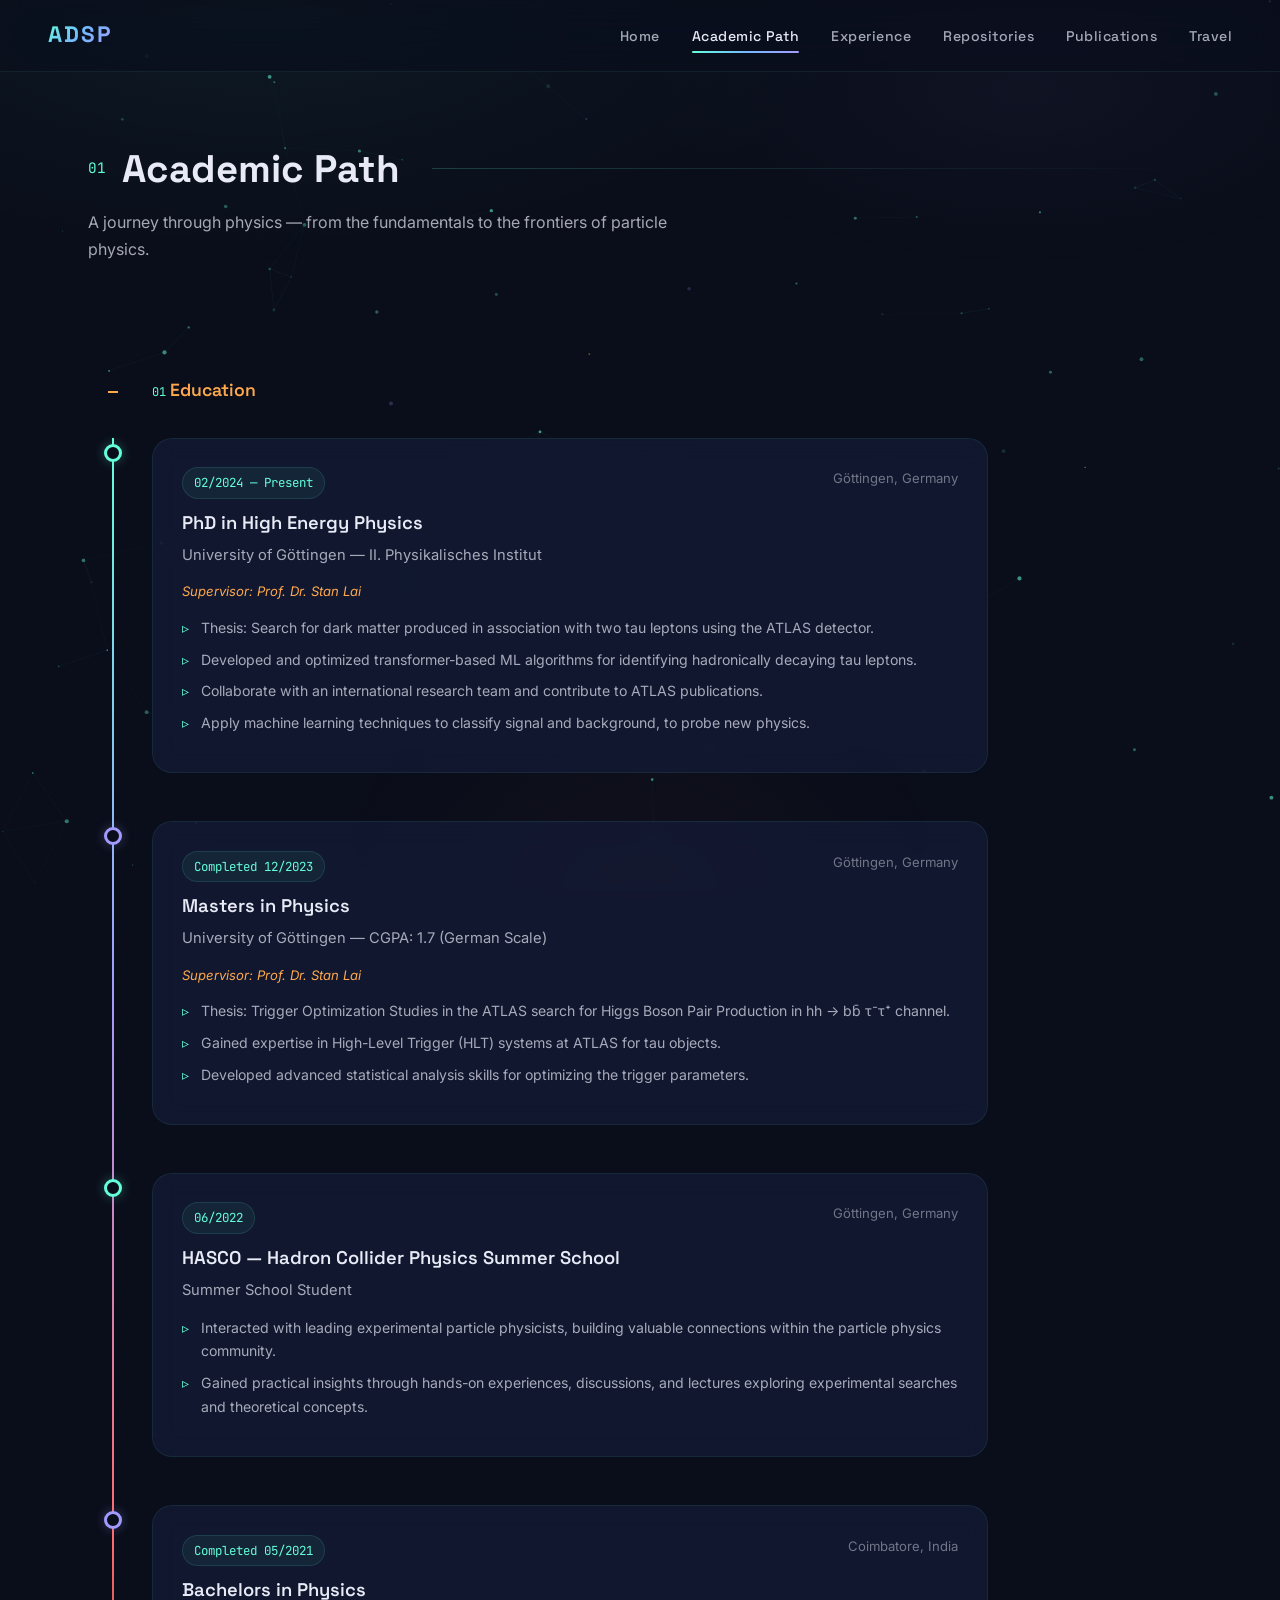
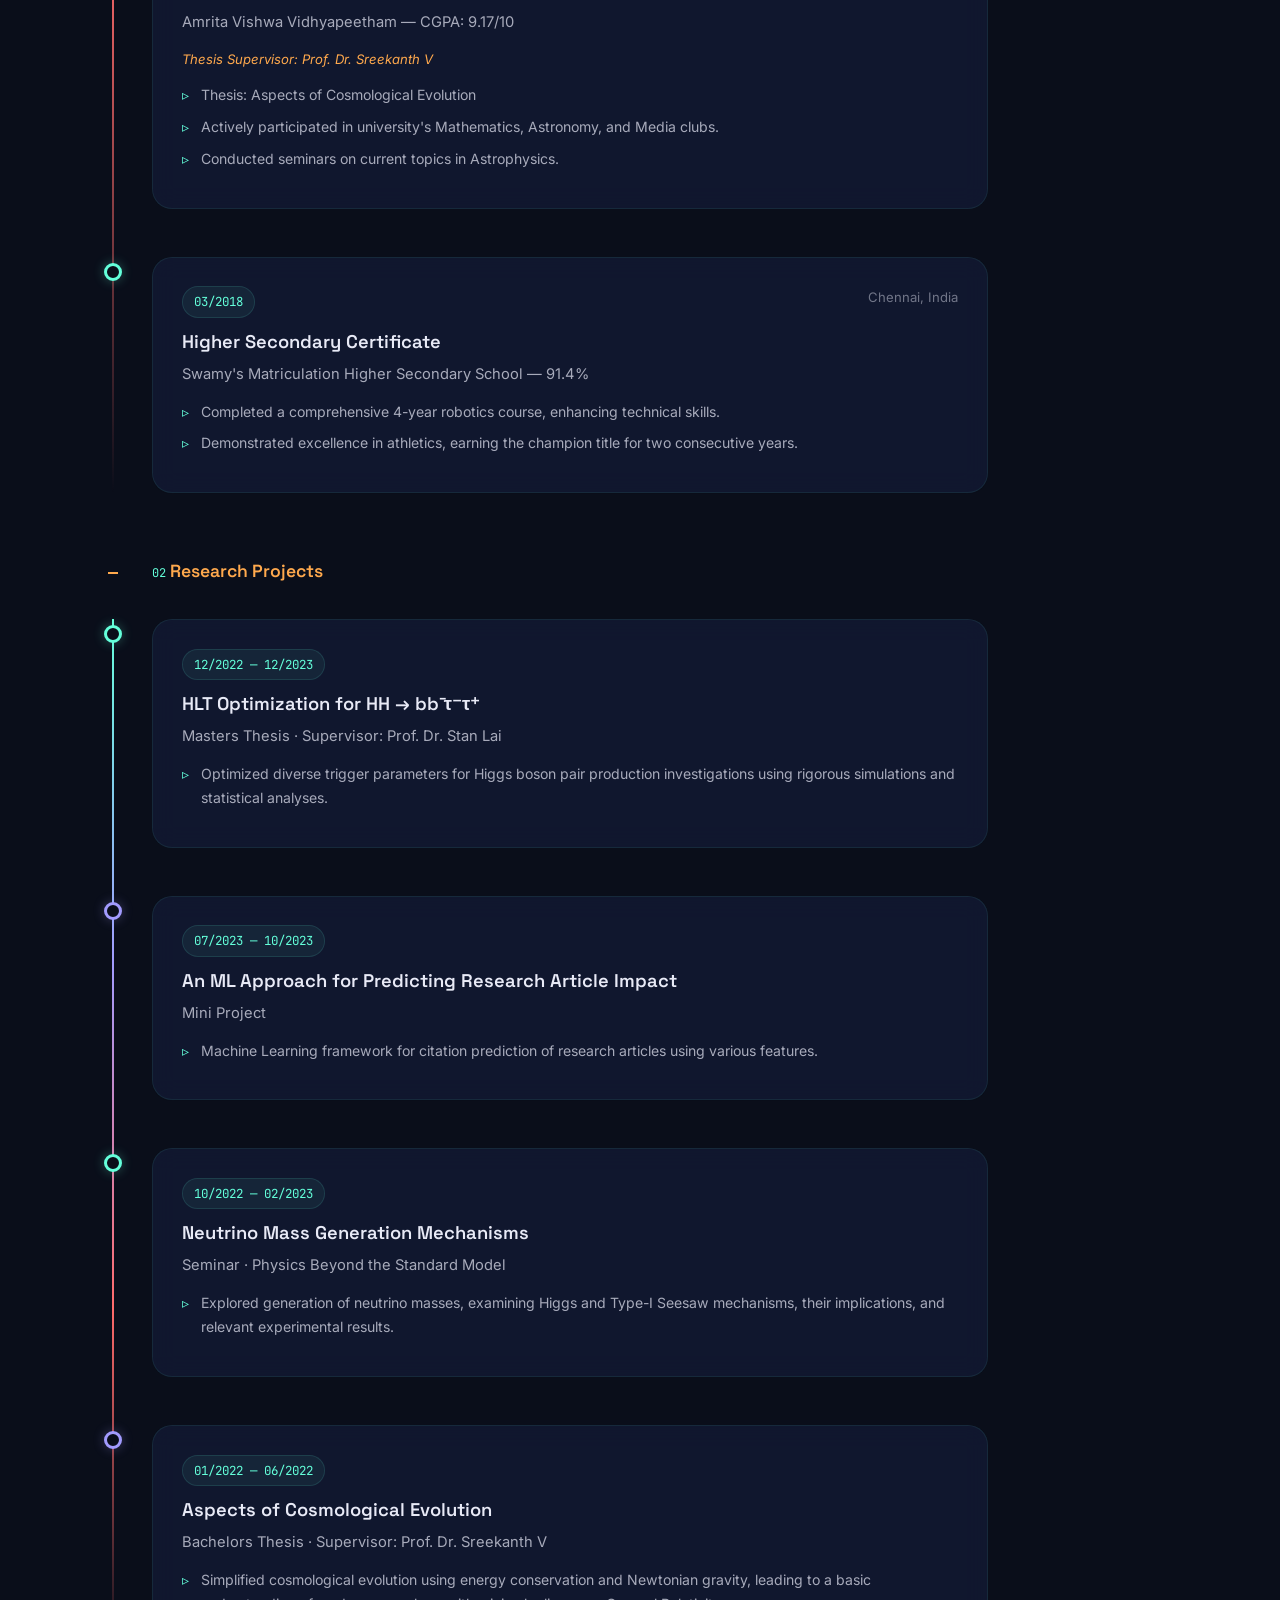
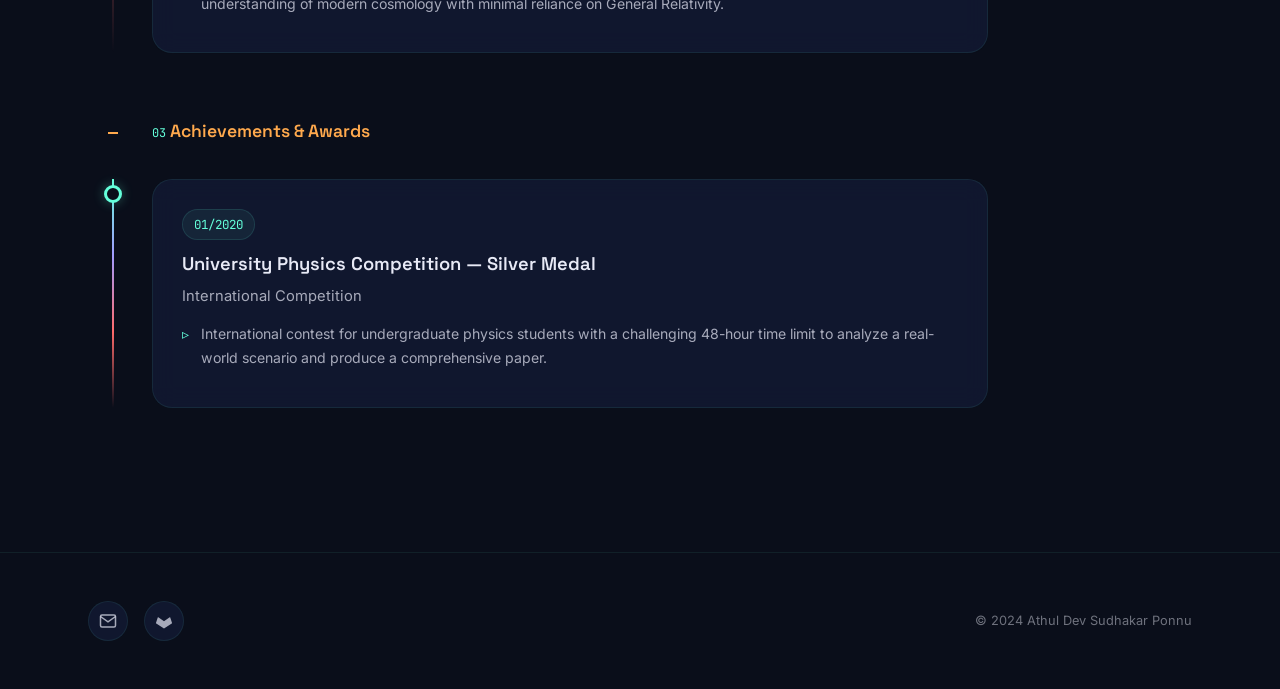
==== academic.html @ 3c2c7216 "Add CERN GitLab Repositories page, auto-update workflow, and activity calendar grid" ====
<!DOCTYPE html>
<html lang="en">
<head>
    <meta charset="UTF-8">
    <meta name="viewport" content="width=device-width, initial-scale=1.0">
    <link rel="icon" type="image/png" href="assets/favicon.png">
    <title>Academic Path | Athul Dev Sudhakar Ponnu</title>
    <meta name="description" content="Education and work experience timeline of Athul Dev Sudhakar Ponnu — from BSc Physics to PhD at University of Göttingen and ATLAS/CERN.">
    <link rel="preconnect" href="https://fonts.googleapis.com">
    <link rel="preconnect" href="https://fonts.gstatic.com" crossorigin>
    <link href="https://fonts.googleapis.com/css2?family=Inter:wght@300;400;500;600;700&family=Space+Grotesk:wght@400;500;600;700&family=JetBrains+Mono:wght@400;500&display=swap" rel="stylesheet">
    <link rel="stylesheet" href="style.css">
</head>
<body>
    <canvas id="particle-canvas"></canvas>
    <div class="aurora-overlay"></div>

    <!-- Navigation -->
    <nav class="main-nav" id="main-nav">
        <div class="nav-brand"><a href="index.html" class="nav-logo">ADSP</a></div>
        <button class="nav-toggle" id="nav-toggle" aria-label="Toggle navigation"><span></span><span></span><span></span></button>
        <ul class="nav-links" id="nav-links">
            <li><a href="index.html">Home</a></li>
            <li><a href="academic.html" class="active">Academic Path</a></li>
            <li><a href="experience.html">Experience</a></li>
            <li><a href="repositories.html">Repositories</a></li>
            <li><a href="publications.html">Publications</a></li>
            <li><a href="travel.html">Travel</a></li>
        </ul>
    </nav>

    <!-- Page Header -->
    <header class="page-header">
        <div class="section-container">
            <h1 class="section-title reveal-up">
                <span class="section-number">01</span>
                Academic Path
            </h1>
            <p class="page-subtitle reveal-up delay-1">
                A journey through physics — from the fundamentals to the frontiers of particle physics.
            </p>
        </div>
    </header>

    <!-- Education Timeline -->
    <section class="timeline-section">
        <div class="section-container">
            <div class="timeline-label reveal-up">
                <span class="section-number" style="font-size:0.75rem;">01</span> Education
            </div>
            <div class="timeline">

                <!-- PhD -->
                <div class="timeline-item reveal-up">
                    <div class="timeline-dot"></div>
                    <div class="timeline-card">
                        <div class="timeline-meta">
                            <span class="timeline-date">02/2024 — Present</span>
                            <span class="timeline-location">Göttingen, Germany</span>
                        </div>
                        <h3>PhD in High Energy Physics</h3>
                        <p class="role">University of Göttingen — II. Physikalisches Institut</p>
                        <p class="supervisor">Supervisor: Prof. Dr. Stan Lai</p>
                        <ul class="timeline-details">
                            <li>Thesis: Search for dark matter produced in association with two tau leptons using the ATLAS detector.</li>
                            <li>Developed and optimized transformer-based ML algorithms for identifying hadronically decaying tau leptons.</li>
                            <li>Collaborate with an international research team and contribute to ATLAS publications.</li>
                            <li>Apply machine learning techniques to classify signal and background, to probe new physics.</li>
                        </ul>
                    </div>
                </div>

                <!-- MSc -->
                <div class="timeline-item reveal-up">
                    <div class="timeline-dot"></div>
                    <div class="timeline-card">
                        <div class="timeline-meta">
                            <span class="timeline-date">Completed 12/2023</span>
                            <span class="timeline-location">Göttingen, Germany</span>
                        </div>
                        <h3>Masters in Physics</h3>
                        <p class="role">University of Göttingen — CGPA: 1.7 (German Scale)</p>
                        <p class="supervisor">Supervisor: Prof. Dr. Stan Lai</p>
                        <ul class="timeline-details">
                            <li>Thesis: Trigger Optimization Studies in the ATLAS search for Higgs Boson Pair Production in hh → bb̄ τ⁻τ⁺ channel.</li>
                            <li>Gained expertise in High-Level Trigger (HLT) systems at ATLAS for tau objects.</li>
                            <li>Developed advanced statistical analysis skills for optimizing the trigger parameters.</li>
                        </ul>
                    </div>
                </div>

                <!-- HASCO -->
                <div class="timeline-item reveal-up">
                    <div class="timeline-dot"></div>
                    <div class="timeline-card">
                        <div class="timeline-meta">
                            <span class="timeline-date">06/2022</span>
                            <span class="timeline-location">Göttingen, Germany</span>
                        </div>
                        <h3>HASCO — Hadron Collider Physics Summer School</h3>
                        <p class="role">Summer School Student</p>
                        <ul class="timeline-details">
                            <li>Interacted with leading experimental particle physicists, building valuable connections within the particle physics community.</li>
                            <li>Gained practical insights through hands-on experiences, discussions, and lectures exploring experimental searches and theoretical concepts.</li>
                        </ul>
                    </div>
                </div>

                <!-- BSc -->
                <div class="timeline-item reveal-up">
                    <div class="timeline-dot"></div>
                    <div class="timeline-card">
                        <div class="timeline-meta">
                            <span class="timeline-date">Completed 05/2021</span>
                            <span class="timeline-location">Coimbatore, India</span>
                        </div>
                        <h3>Bachelors in Physics</h3>
                        <p class="role">Amrita Vishwa Vidhyapeetham — CGPA: 9.17/10</p>
                        <p class="supervisor">Thesis Supervisor: Prof. Dr. Sreekanth V</p>
                        <ul class="timeline-details">
                            <li>Thesis: Aspects of Cosmological Evolution</li>
                            <li>Actively participated in university's Mathematics, Astronomy, and Media clubs.</li>
                            <li>Conducted seminars on current topics in Astrophysics.</li>
                        </ul>
                    </div>
                </div>

                <!-- High School -->
                <div class="timeline-item reveal-up">
                    <div class="timeline-dot"></div>
                    <div class="timeline-card">
                        <div class="timeline-meta">
                            <span class="timeline-date">03/2018</span>
                            <span class="timeline-location">Chennai, India</span>
                        </div>
                        <h3>Higher Secondary Certificate</h3>
                        <p class="role">Swamy's Matriculation Higher Secondary School — 91.4%</p>
                        <ul class="timeline-details">
                            <li>Completed a comprehensive 4-year robotics course, enhancing technical skills.</li>
                            <li>Demonstrated excellence in athletics, earning the champion title for two consecutive years.</li>
                        </ul>
                    </div>
                </div>
            </div>



            <!-- Projects -->
            <div class="timeline-label reveal-up" style="margin-top: 4rem;">
                <span class="section-number" style="font-size:0.75rem;">02</span> Research Projects
            </div>
            <div class="timeline">

                <div class="timeline-item reveal-up">
                    <div class="timeline-dot"></div>
                    <div class="timeline-card">
                        <div class="timeline-meta">
                            <span class="timeline-date">12/2022 — 12/2023</span>
                        </div>
                        <h3>HLT Optimization for HH → bb̄ τ⁻τ⁺</h3>
                        <p class="role">Masters Thesis · Supervisor: Prof. Dr. Stan Lai</p>
                        <ul class="timeline-details">
                            <li>Optimized diverse trigger parameters for Higgs boson pair production investigations using rigorous simulations and statistical analyses.</li>
                        </ul>
                    </div>
                </div>

                <div class="timeline-item reveal-up">
                    <div class="timeline-dot"></div>
                    <div class="timeline-card">
                        <div class="timeline-meta">
                            <span class="timeline-date">07/2023 — 10/2023</span>
                        </div>
                        <h3>An ML Approach for Predicting Research Article Impact</h3>
                        <p class="role">Mini Project</p>
                        <ul class="timeline-details">
                            <li>Machine Learning framework for citation prediction of research articles using various features.</li>
                        </ul>
                    </div>
                </div>

                <div class="timeline-item reveal-up">
                    <div class="timeline-dot"></div>
                    <div class="timeline-card">
                        <div class="timeline-meta">
                            <span class="timeline-date">10/2022 — 02/2023</span>
                        </div>
                        <h3>Neutrino Mass Generation Mechanisms</h3>
                        <p class="role">Seminar · Physics Beyond the Standard Model</p>
                        <ul class="timeline-details">
                            <li>Explored generation of neutrino masses, examining Higgs and Type-I Seesaw mechanisms, their implications, and relevant experimental results.</li>
                        </ul>
                    </div>
                </div>

                <div class="timeline-item reveal-up">
                    <div class="timeline-dot"></div>
                    <div class="timeline-card">
                        <div class="timeline-meta">
                            <span class="timeline-date">01/2022 — 06/2022</span>
                        </div>
                        <h3>Aspects of Cosmological Evolution</h3>
                        <p class="role">Bachelors Thesis · Supervisor: Prof. Dr. Sreekanth V</p>
                        <ul class="timeline-details">
                            <li>Simplified cosmological evolution using energy conservation and Newtonian gravity, leading to a basic understanding of modern cosmology with minimal reliance on General Relativity.</li>
                        </ul>
                    </div>
                </div>
            </div>

            <!-- Achievements & Awards -->
            <div class="timeline-label reveal-up" style="margin-top: 4rem;">
                <span class="section-number" style="font-size:0.75rem;">03</span> Achievements &amp; Awards
            </div>
            <div class="timeline">
                <div class="timeline-item reveal-up">
                    <div class="timeline-dot"></div>
                    <div class="timeline-card">
                        <div class="timeline-meta">
                            <span class="timeline-date">01/2020</span>
                        </div>
                        <h3>University Physics Competition — Silver Medal</h3>
                        <p class="role">International Competition</p>
                        <ul class="timeline-details">
                            <li>International contest for undergraduate physics students with a challenging 48-hour time limit to analyze a real-world scenario and produce a comprehensive paper.</li>
                        </ul>
                    </div>
                </div>
            </div>
        </div>
    </section>

    <!-- Footer -->
    <footer class="site-footer">
        <div class="footer-content">
            <div class="footer-links">
                <a href="mailto:athul.dev.sudhakar.ponnu@cern.ch" aria-label="Email">
                    <svg width="18" height="18" viewBox="0 0 24 24" fill="none" stroke="currentColor" stroke-width="2"><path d="M4 4h16c1.1 0 2 .9 2 2v12c0 1.1-.9 2-2 2H4c-1.1 0-2-.9-2-2V6c0-1.1.9-2 2-2z"/><polyline points="22,6 12,13 2,6"/></svg>
                </a>
                <a href="https://gitlab.cern.ch/asudhaka" target="_blank" rel="noopener" aria-label="GitLab">
                    <svg width="18" height="18" viewBox="0 0 24 24" fill="currentColor"><path d="M22.65 14.39L20.3 7.24a.43.43 0 0 0-.15-.22a.42.42 0 0 0-.53 0L12 12.3L4.38 7a.42.42 0 0 0-.53 0a.43.43 0 0 0-.15.22L1.35 14.39a.85.85 0 0 0 .31 1L12 22l10.34-6.57a.85.85 0 0 0 .31-1.04z"/></svg>
                </a>
            </div>
            <p class="footer-text">© 2024 Athul Dev Sudhakar Ponnu</p>
        </div>
    </footer>

    <script src="particles.js"></script>
    <script src="nav.js"></script>
</body>
</html>
---- style.css ----
/* ==========================================================================
   Athul Dev Sudhakar Ponnu — Personal Website
   Theme: Cosmic & Natural (deep navy → warm sunset, aurora accents)
   ========================================================================== */

/* ---------- CSS Custom Properties ---------- */
:root {
    /* Core Palette */
    --bg-deep: #0a0e1a;
    --bg-primary: #0f1629;
    --bg-secondary: rgba(18, 25, 50, 0.7);
    --bg-card: rgba(22, 32, 65, 0.55);
    --bg-card-hover: rgba(30, 44, 80, 0.7);

    /* Accent Colors */
    --accent-aurora: #64ffda;
    --accent-sunset: #ff6b6b;
    --accent-warm: #ffa94d;
    --accent-sky: #74b9ff;
    --accent-violet: #a29bfe;
    --accent-gradient: linear-gradient(135deg, #64ffda 0%, #74b9ff 50%, #a29bfe 100%);
    --accent-sunset-gradient: linear-gradient(135deg, #ff6b6b 0%, #ffa94d 100%);

    /* Text */
    --text-primary: #e8eaf6;
    --text-secondary: rgba(232, 234, 246, 0.7);
    --text-muted: rgba(232, 234, 246, 0.45);
    --text-accent: #64ffda;

    /* Borders & Shadows */
    --border-color: rgba(100, 255, 218, 0.08);
    --border-glow: rgba(100, 255, 218, 0.2);
    --card-shadow: 0 8px 32px rgba(0, 0, 0, 0.3);
    --glow-shadow: 0 0 40px rgba(100, 255, 218, 0.1);

    /* Typography */
    --font-heading: 'Space Grotesk', sans-serif;
    --font-body: 'Inter', sans-serif;
    --font-mono: 'JetBrains Mono', monospace;

    /* Layout */
    --nav-height: 72px;
    --container-max: 1200px;
    --radius-sm: 8px;
    --radius-md: 12px;
    --radius-lg: 20px;
    --radius-xl: 28px;

    /* Transitions */
    --ease-out: cubic-bezier(0.16, 1, 0.3, 1);
    --ease-spring: cubic-bezier(0.34, 1.56, 0.64, 1);
}

/* ---------- Reset & Base ---------- */
*, *::before, *::after { box-sizing: border-box; margin: 0; padding: 0; }

html {
    scroll-behavior: smooth;
    font-size: 16px;
    -webkit-font-smoothing: antialiased;
    -moz-osx-font-smoothing: grayscale;
}

body {
    font-family: var(--font-body);
    background: var(--bg-deep);
    color: var(--text-primary);
    line-height: 1.7;
    overflow-x: hidden;
    min-height: 100vh;
}

a { color: var(--text-accent); text-decoration: none; transition: color 0.3s ease; }
a:hover { color: var(--accent-warm); }

img { max-width: 100%; height: auto; }

::selection {
    background: rgba(100, 255, 218, 0.2);
    color: #fff;
}

/* ---------- Particle Canvas ---------- */
#particle-canvas {
    position: fixed;
    top: 0;
    left: 0;
    width: 100%;
    height: 100%;
    z-index: 0;
    pointer-events: none;
}

/* ---------- Aurora Overlay ---------- */
.aurora-overlay {
    position: fixed;
    top: 0;
    left: 0;
    width: 100%;
    height: 100%;
    z-index: 0;
    pointer-events: none;
    background:
        radial-gradient(ellipse 80% 50% at 20% 0%, rgba(100, 255, 218, 0.05) 0%, transparent 60%),
        radial-gradient(ellipse 60% 40% at 80% 10%, rgba(162, 155, 254, 0.04) 0%, transparent 50%),
        radial-gradient(ellipse 50% 60% at 50% 100%, rgba(255, 107, 107, 0.03) 0%, transparent 50%);
    animation: aurora-shift 20s ease-in-out infinite alternate;
}

@keyframes aurora-shift {
    0% { opacity: 0.6; filter: hue-rotate(0deg); }
    50% { opacity: 1; filter: hue-rotate(15deg); }
    100% { opacity: 0.7; filter: hue-rotate(-10deg); }
}

/* ---------- Navigation ---------- */
.main-nav {
    position: fixed;
    top: 0;
    left: 0;
    right: 0;
    height: var(--nav-height);
    z-index: 1000;
    display: flex;
    align-items: center;
    justify-content: space-between;
    padding: 0 clamp(1.5rem, 4vw, 3rem);
    background: rgba(10, 14, 26, 0.6);
    backdrop-filter: blur(20px) saturate(150%);
    -webkit-backdrop-filter: blur(20px) saturate(150%);
    border-bottom: 1px solid var(--border-color);
    transition: background 0.4s ease, box-shadow 0.4s ease;
}

.main-nav.scrolled {
    background: rgba(10, 14, 26, 0.92);
    box-shadow: 0 4px 30px rgba(0, 0, 0, 0.4);
}

.nav-brand .nav-logo {
    font-family: var(--font-heading);
    font-size: 1.4rem;
    font-weight: 700;
    letter-spacing: 2px;
    background: var(--accent-gradient);
    -webkit-background-clip: text;
    -webkit-text-fill-color: transparent;
    background-clip: text;
}

.nav-links {
    list-style: none;
    display: flex;
    gap: 2rem;
}

.nav-links a {
    font-family: var(--font-heading);
    font-size: 0.88rem;
    font-weight: 500;
    letter-spacing: 0.5px;
    color: var(--text-secondary);
    position: relative;
    padding: 0.4rem 0;
    transition: color 0.3s ease;
}

.nav-links a::after {
    content: '';
    position: absolute;
    bottom: -2px;
    left: 0;
    width: 0;
    height: 2px;
    background: var(--accent-gradient);
    border-radius: 1px;
    transition: width 0.4s var(--ease-out);
}

.nav-links a:hover,
.nav-links a.active {
    color: var(--text-primary);
}

.nav-links a:hover::after,
.nav-links a.active::after {
    width: 100%;
}

.nav-toggle {
    display: none;
    flex-direction: column;
    gap: 5px;
    background: none;
    border: none;
    cursor: pointer;
    padding: 4px;
    z-index: 1001;
}

.nav-toggle span {
    width: 24px;
    height: 2px;
    background: var(--text-primary);
    border-radius: 2px;
    transition: all 0.3s ease;
}

/* ---------- Hero Section ---------- */
.hero {
    position: relative;
    z-index: 1;
    min-height: 100vh;
    display: flex;
    flex-direction: column;
    justify-content: center;
    padding: calc(var(--nav-height) + 2rem) clamp(1.5rem, 4vw, 3rem) 2rem;
}

.hero-content {
    max-width: var(--container-max);
    margin: 0 auto;
    width: 100%;
    display: grid;
    grid-template-columns: 1.2fr 0.8fr;
    gap: 4rem;
    align-items: center;
}

.hero-greeting {
    font-family: var(--font-mono);
    font-size: 0.9rem;
    color: var(--accent-aurora);
    letter-spacing: 1px;
    margin-bottom: 0.5rem;
}

.hero-name {
    font-family: var(--font-heading);
    font-size: clamp(2.5rem, 5.5vw, 4.5rem);
    font-weight: 700;
    line-height: 1.15;
    margin-bottom: 1rem;
}

.hero-name .name-line {
    display: block;
}

.hero-name .accent {
    background: var(--accent-gradient);
    -webkit-background-clip: text;
    -webkit-text-fill-color: transparent;
    background-clip: text;
}

.hero-tagline {
    font-family: var(--font-heading);
    font-size: clamp(1.1rem, 2vw, 1.4rem);
    font-weight: 400;
    color: var(--text-secondary);
    margin-bottom: 1.5rem;
}

.hero-description {
    font-size: 1rem;
    color: var(--text-secondary);
    max-width: 540px;
    margin-bottom: 2rem;
    line-height: 1.8;
}

.hero-description strong {
    color: var(--accent-warm);
}

/* Badges */
.hero-badges {
    display: flex;
    flex-wrap: wrap;
    gap: 0.6rem;
    margin-bottom: 2rem;
}

.badge {
    display: inline-flex;
    align-items: center;
    gap: 0.5rem;
    padding: 0.4rem 0.9rem;
    font-size: 0.78rem;
    font-weight: 500;
    border-radius: 100px;
    background: var(--bg-card);
    border: 1px solid var(--border-color);
    color: var(--text-secondary);
    backdrop-filter: blur(8px);
}

.badge svg { color: var(--accent-aurora); flex-shrink: 0; }

/* CTA Buttons */
.hero-cta {
    display: flex;
    gap: 1rem;
    flex-wrap: wrap;
}

.btn {
    font-family: var(--font-heading);
    font-size: 0.9rem;
    font-weight: 600;
    letter-spacing: 0.3px;
    padding: 0.75rem 1.8rem;
    border-radius: var(--radius-md);
    cursor: pointer;
    transition: all 0.3s var(--ease-out);
    border: none;
    display: inline-flex;
    align-items: center;
    gap: 0.5rem;
}

.btn-primary {
    background: var(--accent-gradient);
    color: var(--bg-deep);
}

.btn-primary:hover {
    transform: translateY(-2px);
    box-shadow: 0 8px 30px rgba(100, 255, 218, 0.25);
    color: var(--bg-deep);
}

.btn-secondary {
    background: transparent;
    color: var(--accent-aurora);
    border: 1px solid var(--border-glow);
}

.btn-secondary:hover {
    background: rgba(100, 255, 218, 0.08);
    transform: translateY(-2px);
    color: var(--accent-aurora);
}

/* Profile Visual */
.hero-visual {
    display: flex;
    justify-content: center;
    align-items: center;
    position: relative;
}

.profile-frame {
    position: relative;
    width: 280px;
    height: 280px;
}

.profile-ring {
    position: absolute;
    inset: -8px;
    border-radius: 50%;
    border: 2px solid transparent;
    background: var(--accent-gradient) border-box;
    -webkit-mask: linear-gradient(#fff 0 0) padding-box, linear-gradient(#fff 0 0);
    -webkit-mask-composite: xor;
    mask-composite: exclude;
    animation: ring-rotate 8s linear infinite;
}

@keyframes ring-rotate {
    to { transform: rotate(360deg); }
}

.profile-img-wrapper {
    width: 100%;
    height: 100%;
    border-radius: 50%;
    overflow: hidden;
    background: var(--bg-secondary);
    position: relative;
}

.profile-img {
    width: 100%;
    height: 100%;
    object-fit: cover;
}

.profile-placeholder {
    display: none;
    width: 100%;
    height: 100%;
    background: linear-gradient(135deg, var(--bg-card) 0%, var(--bg-secondary) 100%);
    display: flex;
    align-items: center;
    justify-content: center;
    font-family: var(--font-heading);
    font-size: 5rem;
    font-weight: 700;
    background: var(--accent-gradient);
    -webkit-background-clip: text;
    -webkit-text-fill-color: transparent;
    background-clip: text;
}

.placeholder-active .profile-placeholder {
    display: flex;
}

.placeholder-active .profile-img {
    display: none;
}

/* Orbiting dots */
.orbit {
    position: absolute;
    border-radius: 50%;
    border: 1px dashed rgba(100, 255, 218, 0.1);
    animation: orbit-spin linear infinite;
}

.orbit-1 {
    width: 340px; height: 340px;
    top: 50%; left: 50%;
    transform: translate(-50%, -50%);
    animation-duration: 12s;
}

.orbit-2 {
    width: 400px; height: 400px;
    top: 50%; left: 50%;
    transform: translate(-50%, -50%);
    animation-duration: 18s;
    animation-direction: reverse;
}

.orbit-3 {
    width: 460px; height: 460px;
    top: 50%; left: 50%;
    transform: translate(-50%, -50%);
    animation-duration: 25s;
}

.orbit-dot {
    position: absolute;
    width: 6px;
    height: 6px;
    background: var(--accent-aurora);
    border-radius: 50%;
    top: -3px;
    left: 50%;
    box-shadow: 0 0 10px var(--accent-aurora);
}

.orbit-2 .orbit-dot { background: var(--accent-violet); box-shadow: 0 0 10px var(--accent-violet); }
.orbit-3 .orbit-dot { background: var(--accent-warm); box-shadow: 0 0 10px var(--accent-warm); }

@keyframes orbit-spin {
    to { transform: translate(-50%, -50%) rotate(360deg); }
}

/* Scroll indicator */
.scroll-indicator {
    position: absolute;
    bottom: 2rem;
    left: 50%;
    transform: translateX(-50%);
    display: flex;
    flex-direction: column;
    align-items: center;
    gap: 0.5rem;
    font-size: 0.75rem;
    color: var(--text-muted);
    font-family: var(--font-mono);
    letter-spacing: 1px;
}

.scroll-arrow {
    animation: bounce 2s ease-in-out infinite;
}

@keyframes bounce {
    0%, 100% { transform: translateY(0); }
    50% { transform: translateY(6px); }
}

/* ---------- Sections (Shared) ---------- */
.section-container {
    max-width: var(--container-max);
    margin: 0 auto;
    padding: 0 clamp(1.5rem, 4vw, 3rem);
}

.about-section,
.quicklinks-section {
    position: relative;
    z-index: 1;
    padding: 6rem 0;
}

.section-title {
    font-family: var(--font-heading);
    font-size: clamp(1.8rem, 3vw, 2.5rem);
    font-weight: 700;
    margin-bottom: 3rem;
    display: flex;
    align-items: center;
    gap: 1rem;
}

.section-number {
    font-family: var(--font-mono);
    font-size: 0.9rem;
    color: var(--accent-aurora);
    font-weight: 400;
}

.section-title::after {
    content: '';
    flex: 1;
    height: 1px;
    background: linear-gradient(to right, var(--border-glow), transparent);
    margin-left: 1rem;
}

/* ---------- About Grid ---------- */
.about-grid {
    display: grid;
    grid-template-columns: 1.2fr 0.8fr;
    gap: 3rem;
    margin-bottom: 4rem;
}

.about-text p {
    color: var(--text-secondary);
    margin-bottom: 1.2rem;
    line-height: 1.9;
}

.about-text strong {
    color: var(--text-primary);
}

.about-cards {
    display: flex;
    flex-direction: column;
    gap: 1.5rem;
}

.info-card {
    background: var(--bg-card);
    border: 1px solid var(--border-color);
    border-radius: var(--radius-lg);
    padding: 1.5rem;
    backdrop-filter: blur(12px);
    transition: all 0.4s var(--ease-out);
}

.info-card:hover {
    background: var(--bg-card-hover);
    border-color: var(--border-glow);
    transform: translateY(-4px);
    box-shadow: var(--glow-shadow);
}

.info-card-icon {
    width: 44px;
    height: 44px;
    border-radius: var(--radius-sm);
    background: rgba(100, 255, 218, 0.08);
    display: flex;
    align-items: center;
    justify-content: center;
    margin-bottom: 1rem;
    color: var(--accent-aurora);
}

.info-card h3 {
    font-family: var(--font-heading);
    font-size: 1.05rem;
    font-weight: 600;
    margin-bottom: 0.8rem;
}

.interest-tags {
    list-style: none;
    display: flex;
    flex-wrap: wrap;
    gap: 0.5rem;
}

.interest-tags li {
    font-size: 0.78rem;
    padding: 0.3rem 0.7rem;
    border-radius: 100px;
    background: rgba(100, 255, 218, 0.06);
    border: 1px solid rgba(100, 255, 218, 0.1);
    color: var(--accent-aurora);
}

.contact-info a {
    font-size: 0.88rem;
    word-break: break-all;
}

.contact-location {
    font-size: 0.82rem;
    color: var(--text-muted);
    margin-top: 0.3rem;
}

/* ---------- Skills ---------- */
.subsection-title {
    font-family: var(--font-heading);
    font-size: 1.3rem;
    font-weight: 600;
    margin-bottom: 1.5rem;
    color: var(--text-primary);
}

.skills-grid {
    display: grid;
    grid-template-columns: repeat(auto-fit, minmax(200px, 1fr));
    gap: 2rem;
}

.skill-group h4 {
    font-family: var(--font-mono);
    font-size: 0.78rem;
    color: var(--accent-aurora);
    letter-spacing: 1px;
    text-transform: uppercase;
    margin-bottom: 0.8rem;
}

.skill-pills {
    display: flex;
    flex-wrap: wrap;
    gap: 0.5rem;
}

.skill-pill {
    font-size: 0.82rem;
    padding: 0.35rem 0.8rem;
    border-radius: 100px;
    background: var(--bg-card);
    border: 1px solid var(--border-color);
    color: var(--text-secondary);
    transition: all 0.3s ease;
}

.skill-pill:hover {
    border-color: var(--border-glow);
    color: var(--text-primary);
    background: var(--bg-card-hover);
}

/* ---------- Quick Links ---------- */
.quicklinks-grid {
    display: grid;
    grid-template-columns: repeat(4, 1fr);
    gap: 1.5rem;
}

.quicklink-card {
    background: var(--bg-card);
    border: 1px solid var(--border-color);
    border-radius: var(--radius-lg);
    padding: 2rem;
    display: flex;
    flex-direction: column;
    gap: 0.8rem;
    transition: all 0.4s var(--ease-out);
    position: relative;
    overflow: hidden;
}

.quicklink-card::before {
    content: '';
    position: absolute;
    top: 0;
    left: 0;
    right: 0;
    height: 3px;
    background: var(--accent-gradient);
    transform: scaleX(0);
    transform-origin: left;
    transition: transform 0.4s var(--ease-out);
}

.quicklink-card:hover {
    background: var(--bg-card-hover);
    border-color: var(--border-glow);
    transform: translateY(-6px);
    box-shadow: var(--glow-shadow);
    color: var(--text-primary);
}

.quicklink-card:hover::before {
    transform: scaleX(1);
}

.quicklink-icon {
    color: var(--accent-aurora);
    margin-bottom: 0.5rem;
}

.quicklink-card h3 {
    font-family: var(--font-heading);
    font-size: 1.2rem;
    font-weight: 600;
    color: var(--text-primary);
}

.quicklink-card p {
    font-size: 0.88rem;
    color: var(--text-secondary);
    line-height: 1.6;
    flex: 1;
}

.quicklink-arrow {
    font-size: 1.2rem;
    color: var(--accent-aurora);
    transition: transform 0.3s ease;
}

.quicklink-card:hover .quicklink-arrow {
    transform: translateX(6px);
}

/* ---------- Footer ---------- */
.site-footer {
    position: relative;
    z-index: 1;
    padding: 3rem 0;
    border-top: 1px solid var(--border-color);
}

.footer-content {
    max-width: var(--container-max);
    margin: 0 auto;
    padding: 0 clamp(1.5rem, 4vw, 3rem);
    display: flex;
    justify-content: space-between;
    align-items: center;
}

.footer-links {
    display: flex;
    gap: 1rem;
}

.footer-links a {
    display: flex;
    align-items: center;
    justify-content: center;
    width: 40px;
    height: 40px;
    border-radius: 50%;
    background: var(--bg-card);
    border: 1px solid var(--border-color);
    color: var(--text-secondary);
    transition: all 0.3s ease;
}

.footer-links a:hover {
    color: var(--accent-aurora);
    border-color: var(--border-glow);
    transform: translateY(-2px);
}

.footer-text {
    font-size: 0.8rem;
    color: var(--text-muted);
}

/* ---------- Scroll Reveal Animation ---------- */
.reveal-up {
    opacity: 0;
    transform: translateY(40px);
    transition: opacity 0.8s var(--ease-out), transform 0.8s var(--ease-out);
}

.reveal-up.revealed {
    opacity: 1;
    transform: translateY(0);
}

.delay-1 { transition-delay: 0.1s; }
.delay-2 { transition-delay: 0.2s; }
.delay-3 { transition-delay: 0.3s; }
.delay-4 { transition-delay: 0.4s; }
.delay-5 { transition-delay: 0.5s; }

/* ---------- Page Header (for sub-pages) ---------- */
.page-header {
    position: relative;
    z-index: 1;
    padding: calc(var(--nav-height) + 4rem) 0 3rem;
}

.page-header .section-title {
    margin-bottom: 0.5rem;
}

.page-subtitle {
    font-size: 1rem;
    color: var(--text-secondary);
    max-width: 600px;
}

/* ======================================================================
   ACADEMIC PAGE
   ====================================================================== */

.timeline-section {
    position: relative;
    z-index: 1;
    padding: 3rem 0 6rem;
}

.timeline {
    position: relative;
    max-width: 900px;
}

.timeline::before {
    content: '';
    position: absolute;
    left: 24px;
    top: 0;
    bottom: 0;
    width: 2px;
    background: linear-gradient(to bottom, var(--accent-aurora), var(--accent-violet), var(--accent-sunset), transparent);
}

.timeline-item {
    position: relative;
    padding-left: 64px;
    margin-bottom: 3rem;
}

.timeline-dot {
    position: absolute;
    left: 16px;
    top: 6px;
    width: 18px;
    height: 18px;
    border-radius: 50%;
    background: var(--bg-deep);
    border: 3px solid var(--accent-aurora);
    z-index: 2;
    transition: all 0.3s ease;
    box-shadow: 0 0 12px rgba(100, 255, 218, 0.3);
}

.timeline-item:hover .timeline-dot {
    background: var(--accent-aurora);
    box-shadow: 0 0 20px rgba(100, 255, 218, 0.5);
}

.timeline-item:nth-child(even) .timeline-dot {
    border-color: var(--accent-violet);
    box-shadow: 0 0 12px rgba(162, 155, 254, 0.3);
}

.timeline-item:nth-child(even):hover .timeline-dot {
    background: var(--accent-violet);
    box-shadow: 0 0 20px rgba(162, 155, 254, 0.5);
}

.timeline-card {
    background: var(--bg-card);
    border: 1px solid var(--border-color);
    border-radius: var(--radius-lg);
    padding: 1.8rem;
    backdrop-filter: blur(12px);
    transition: all 0.4s var(--ease-out);
}

.timeline-card:hover {
    background: var(--bg-card-hover);
    border-color: var(--border-glow);
    transform: translateX(8px);
    box-shadow: var(--glow-shadow);
}

.timeline-meta {
    display: flex;
    justify-content: space-between;
    align-items: flex-start;
    flex-wrap: wrap;
    gap: 0.5rem;
    margin-bottom: 0.5rem;
}

.timeline-date {
    font-family: var(--font-mono);
    font-size: 0.78rem;
    color: var(--accent-aurora);
    padding: 0.25rem 0.7rem;
    border-radius: 100px;
    background: rgba(100, 255, 218, 0.06);
    border: 1px solid rgba(100, 255, 218, 0.12);
}

.timeline-location {
    font-size: 0.82rem;
    color: var(--text-muted);
}

.timeline-card h3 {
    font-family: var(--font-heading);
    font-size: 1.15rem;
    font-weight: 600;
    margin-bottom: 0.3rem;
}

.timeline-card .role {
    font-size: 0.92rem;
    color: var(--text-secondary);
    margin-bottom: 0.8rem;
}

.timeline-card .supervisor {
    font-size: 0.82rem;
    color: var(--accent-warm);
    margin-bottom: 0.8rem;
    font-style: italic;
}

.timeline-details {
    list-style: none;
}

.timeline-details li {
    position: relative;
    padding-left: 1.2rem;
    font-size: 0.88rem;
    color: var(--text-secondary);
    margin-bottom: 0.5rem;
    line-height: 1.7;
}

.timeline-details li::before {
    content: '▹';
    position: absolute;
    left: 0;
    color: var(--accent-aurora);
}

/* Section divider label */
.timeline-label {
    font-family: var(--font-heading);
    font-size: 1.1rem;
    font-weight: 600;
    color: var(--accent-warm);
    margin-bottom: 2rem;
    margin-top: 1rem;
    padding-left: 64px;
    position: relative;
}

.timeline-label::before {
    content: '';
    position: absolute;
    left: 20px;
    top: 50%;
    width: 10px;
    height: 2px;
    background: var(--accent-warm);
}

/* ======================================================================
   PUBLICATIONS PAGE
   ====================================================================== */

.publications-section {
    position: relative;
    z-index: 1;
    padding: 3rem 0 6rem;
}

.pub-stats {
    display: flex;
    gap: 2rem;
    margin-bottom: 3rem;
    flex-wrap: wrap;
}

.pub-stat {
    background: var(--bg-card);
    border: 1px solid var(--border-color);
    border-radius: var(--radius-md);
    padding: 1.2rem 1.8rem;
    text-align: center;
    backdrop-filter: blur(12px);
}

.pub-stat-value {
    font-family: var(--font-heading);
    font-size: 2rem;
    font-weight: 700;
    background: var(--accent-gradient);
    -webkit-background-clip: text;
    -webkit-text-fill-color: transparent;
    background-clip: text;
}

.pub-stat-label {
    font-size: 0.78rem;
    color: var(--text-muted);
    text-transform: uppercase;
    letter-spacing: 1px;
    margin-top: 0.2rem;
}

.pub-note {
    font-size: 0.85rem;
    color: var(--text-muted);
    margin-bottom: 2rem;
    padding: 1rem 1.5rem;
    background: rgba(100, 255, 218, 0.03);
    border: 1px solid var(--border-color);
    border-radius: var(--radius-md);
    border-left: 3px solid var(--accent-aurora);
}

.pub-list {
    display: flex;
    flex-direction: column;
    gap: 0.6rem;
}

.pub-card {
    background: var(--bg-card);
    border: 1px solid var(--border-color);
    border-radius: var(--radius-md);
    padding: 0.7rem 1.2rem;
    backdrop-filter: blur(12px);
    transition: all 0.4s var(--ease-out);
}

.pub-card:hover {
    background: var(--bg-card-hover);
    border-color: var(--border-glow);
    transform: translateX(4px);
}

.pub-card h3 {
    font-family: var(--font-heading);
    font-size: 0.92rem;
    font-weight: 600;
    margin-bottom: 0.2rem;
    line-height: 1.4;
}

.pub-card h3 a {
    color: var(--text-primary);
    transition: color 0.3s ease;
}

.pub-card h3 a:hover {
    color: var(--accent-aurora);
}

.pub-authors {
    font-size: 0.76rem;
    color: var(--text-muted);
    margin-bottom: 0.2rem;
    line-height: 1.4;
    white-space: nowrap;
    overflow: hidden;
    text-overflow: ellipsis;
}

.pub-venue {
    font-size: 0.78rem;
    color: var(--accent-sky);
    font-style: italic;
    margin-bottom: 0.2rem;
    white-space: nowrap;
    overflow: hidden;
    text-overflow: ellipsis;
}

.pub-meta {
    display: flex;
    gap: 1rem;
    align-items: center;
    flex-wrap: wrap;
}

.pub-year {
    font-family: var(--font-mono);
    font-size: 0.75rem;
    color: var(--accent-aurora);
    padding: 0.2rem 0.6rem;
    border-radius: 100px;
    background: rgba(100, 255, 218, 0.06);
    border: 1px solid rgba(100, 255, 218, 0.12);
}

.pub-citations {
    font-size: 0.78rem;
    color: var(--text-muted);
}

.pub-link {
    font-size: 0.78rem;
    color: var(--accent-aurora);
    text-decoration: none;
    display: inline-flex;
    align-items: center;
    gap: 0.3rem;
}

.pub-link:hover { color: var(--accent-warm); }

.pub-loading {
    text-align: center;
    padding: 3rem;
    color: var(--text-muted);
}

.pub-loading .spinner {
    width: 32px;
    height: 32px;
    border: 3px solid var(--border-color);
    border-top-color: var(--accent-aurora);
    border-radius: 50%;
    animation: spin 0.8s linear infinite;
    margin: 0 auto 1rem;
}

@keyframes spin { to { transform: rotate(360deg); } }

/* ======================================================================
   TRAVEL PAGE
   ====================================================================== */

.travel-section {
    position: relative;
    z-index: 1;
    padding: 3rem 0 4rem;
}

.globe-container {
    width: 100%;
    height: 65vh;
    min-height: 450px;
    border-radius: var(--radius-xl);
    overflow: hidden;
    background: radial-gradient(ellipse at center, rgba(22, 32, 65, 0.8), var(--bg-deep));
    border: 1px solid var(--border-color);
    position: relative;
    margin-bottom: 2rem;
}

#globe-canvas {
    width: 100%;
    height: 100%;
}

.globe-controls {
    position: absolute;
    bottom: 1rem;
    left: 50%;
    transform: translateX(-50%);
    display: flex;
    gap: 0.5rem;
    z-index: 10;
}

.globe-controls button {
    font-family: var(--font-heading);
    font-size: 0.75rem;
    padding: 0.4rem 1rem;
    border-radius: 100px;
    background: rgba(10, 14, 26, 0.8);
    border: 1px solid var(--border-color);
    color: var(--text-secondary);
    cursor: pointer;
    backdrop-filter: blur(10px);
    transition: all 0.3s ease;
}

.globe-controls button:hover,
.globe-controls button.active {
    border-color: var(--accent-aurora);
    color: var(--accent-aurora);
}

.travel-upload {
    background: var(--bg-card);
    border: 1px solid var(--border-color);
    border-radius: var(--radius-lg);
    padding: 1.5rem 2rem;
    margin-bottom: 2rem;
}

.travel-upload h3 {
    font-family: var(--font-heading);
    font-size: 1rem;
    font-weight: 600;
    margin-bottom: 0.5rem;
}

.travel-upload p {
    font-size: 0.85rem;
    color: var(--text-muted);
    margin-bottom: 1rem;
}

.upload-area {
    border: 2px dashed var(--border-color);
    border-radius: var(--radius-md);
    padding: 2rem;
    text-align: center;
    cursor: pointer;
    transition: all 0.3s ease;
}

.upload-area:hover {
    border-color: var(--accent-aurora);
    background: rgba(100, 255, 218, 0.03);
}

.upload-area input[type="file"] {
    display: none;
}

.upload-area label {
    cursor: pointer;
    color: var(--accent-aurora);
    font-size: 0.88rem;
}

.places-list {
    display: grid;
    grid-template-columns: repeat(auto-fill, minmax(280px, 1fr));
    gap: 1rem;
}

.place-card {
    background: var(--bg-card);
    border: 1px solid var(--border-color);
    border-radius: var(--radius-md);
    padding: 1.2rem;
    transition: all 0.4s var(--ease-out);
}

.place-card:hover {
    border-color: var(--border-glow);
    transform: translateY(-3px);
    box-shadow: var(--glow-shadow);
}

.place-card h4 {
    font-family: var(--font-heading);
    font-size: 0.95rem;
    font-weight: 600;
    margin-bottom: 0.3rem;
}

.place-card .place-country {
    font-size: 0.82rem;
    color: var(--accent-warm);
    margin-bottom: 0.3rem;
}

.place-card .place-note {
    font-size: 0.8rem;
    color: var(--text-muted);
}

/* --- Travel Stats Bar --- */
.travel-stats-bar {
    display: flex;
    justify-content: space-between;
    gap: 1.5rem;
    background: rgba(22, 32, 65, 0.4);
    border: 1px solid var(--border-color);
    border-radius: var(--radius-lg);
    padding: 1.25rem 2rem;
    margin-bottom: 2.5rem;
    backdrop-filter: blur(10px);
}

.stat-item {
    display: flex;
    flex-direction: column;
    align-items: center;
    text-align: center;
    flex: 1;
}

.stat-value {
    font-family: var(--font-heading);
    font-size: 1.4rem;
    font-weight: 700;
    color: var(--accent-aurora);
    margin-bottom: 0.2rem;
}

.stat-label {
    font-size: 0.72rem;
    color: var(--text-muted);
    text-transform: uppercase;
    letter-spacing: 0.05em;
}

@media (max-width: 768px) {
    .travel-stats-bar {
        flex-direction: column;
        gap: 1.25rem;
        padding: 1.5rem;
    }
    .stat-item:not(:last-child) {
        border-bottom: 1px solid var(--border-color);
        padding-bottom: 0.75rem;
    }
}

/* --- Travel split layout --- */
.travel-layout {
    display: grid;
    grid-template-columns: 1fr;
    gap: 2rem;
    align-items: start;
    margin-bottom: 3rem;
}

.travel-layout.has-selection {
    grid-template-columns: 1.2fr 0.8fr;
}

.globe-column {
    width: 100%;
    max-width: 650px;
    margin: 0 auto;
}

.travel-layout.has-selection .globe-column {
    max-width: none;
}

.detail-column {
    width: 100%;
    display: none;
}

.travel-layout.has-selection .detail-column {
    display: block;
    animation: slideInUp 0.5s forwards cubic-bezier(0.25, 0.46, 0.45, 0.94);
}

@keyframes slideInUp {
    from {
        opacity: 0;
        transform: translateY(20px);
    }
    to {
        opacity: 1;
        transform: translateY(0);
    }
}

.detail-card {
    background: var(--bg-card);
    border: 1px solid var(--border-color);
    border-radius: var(--radius-xl);
    padding: 1.5rem;
    backdrop-filter: blur(10px);
    box-shadow: 0 8px 32px 0 rgba(0, 0, 0, 0.3);
    display: flex;
    flex-direction: column;
    gap: 1.5rem;
}

.detail-header h3 {
    font-family: var(--font-heading);
    font-size: 1.3rem;
    font-weight: 700;
    color: var(--accent-aurora);
    margin-bottom: 0.25rem;
}

.detail-header p {
    font-size: 0.85rem;
    color: var(--text-muted);
}

.country-map-container {
    width: 100%;
    height: 250px;
    background: rgba(8, 12, 28, 0.4);
    border: 1px solid var(--border-color);
    border-radius: var(--radius-lg);
    overflow: hidden;
    position: relative;
}

.map-hint {
    position: absolute;
    bottom: 0.5rem;
    right: 0.5rem;
    font-size: 0.65rem;
    color: var(--text-muted);
    background: rgba(10, 14, 26, 0.7);
    padding: 0.2rem 0.5rem;
    border-radius: 4px;
    pointer-events: none;
    font-family: var(--font-mono);
    text-transform: uppercase;
    letter-spacing: 0.05em;
    border: 1px solid var(--border-color);
}

#country-map-canvas {
    width: 100%;
    height: 100%;
    display: block;
}

.detail-places-header {
    font-family: var(--font-heading);
    font-size: 0.95rem;
    font-weight: 600;
    border-bottom: 1px solid var(--border-color);
    padding-bottom: 0.5rem;
    margin-top: 0.5rem;
}

.detail-column .places-list {
    display: flex;
    flex-direction: column;
    gap: 0.75rem;
    max-height: 300px;
    overflow-y: auto;
    padding-right: 0.25rem;
}

.detail-column .place-card {
    padding: 0.9rem;
    background: rgba(255, 255, 255, 0.02);
}

.detail-column .place-card h4 {
    font-size: 0.88rem;
    margin-bottom: 0.2rem;
}

/* Scrollbar styles for the details list */
.detail-column .places-list::-webkit-scrollbar {
    width: 5px;
}
.detail-column .places-list::-webkit-scrollbar-track {
    background: rgba(255, 255, 255, 0.01);
}
.detail-column .places-list::-webkit-scrollbar-thumb {
    background: var(--border-color);
    border-radius: 10px;
}

/* ---------- Country Video Pane ---------- */
.country-video-pane {
    margin-top: 1.5rem;
    border-radius: var(--radius-lg);
    background: var(--bg-card);
    border: 1px solid var(--border-color);
    overflow: hidden;
    backdrop-filter: blur(16px);
    animation: fadeSlideUp 0.4s var(--ease-out);
}

@keyframes fadeSlideUp {
    from { opacity: 0; transform: translateY(20px); }
    to   { opacity: 1; transform: translateY(0); }
}

.video-pane-header {
    display: flex;
    align-items: center;
    gap: 0.6rem;
    padding: 0.75rem 1.2rem;
    background: rgba(100, 255, 218, 0.03);
    border-bottom: 1px solid var(--border-color);
}

.video-pane-icon {
    color: var(--accent-aurora);
    display: flex;
    align-items: center;
}

#video-pane-title {
    font-family: var(--font-heading);
    font-size: 0.95rem;
    font-weight: 600;
    color: var(--text-primary);
    flex: 1;
}

.video-pane-close {
    background: none;
    border: 1px solid var(--border-color);
    color: var(--text-muted);
    border-radius: 50%;
    width: 26px;
    height: 26px;
    display: flex;
    align-items: center;
    justify-content: center;
    cursor: pointer;
    font-size: 0.75rem;
    transition: color 0.2s, border-color 0.2s;
    line-height: 1;
    padding: 0;
}
.video-pane-close:hover {
    color: var(--accent-sunset);
    border-color: var(--accent-sunset);
}

.video-pane-body {
    position: relative;
    width: 100%;
    background: #000;
}

.country-video-frame {
    display: block;
    width: 100%;
    height: 420px;
    border: none;
}

.country-video-player {
    display: block;
    width: 100%;
    max-height: 420px;
    background: #000;
}

.video-no-link {
    display: flex;
    flex-direction: column;
    align-items: center;
    justify-content: center;
    gap: 0.75rem;
    padding: 3rem 2rem;
    color: var(--text-muted);
    background: rgba(255, 255, 255, 0.01);
    text-align: center;
}

.video-no-link p {
    font-size: 0.88rem;
    color: var(--text-muted);
    margin: 0;
}

.video-hint-text {
    font-family: var(--font-mono);
    font-size: 0.75rem !important;
    color: var(--accent-aurora) !important;
    opacity: 0.7;
}

.video-hint-text code {
    color: var(--accent-warm);
}

/* Google Photos / external video card */
.video-external-card {
    display: flex;
    align-items: center;
    gap: 1.5rem;
    padding: 2.5rem 2rem;
    text-decoration: none;
    background: linear-gradient(135deg, rgba(100, 255, 218, 0.04) 0%, rgba(116, 185, 255, 0.04) 100%);
    transition: background 0.25s;
    color: var(--text-primary);
}
.video-external-card:hover {
    background: linear-gradient(135deg, rgba(100, 255, 218, 0.08) 0%, rgba(116, 185, 255, 0.08) 100%);
    color: var(--text-primary);
}

.video-external-icon {
    color: var(--accent-aurora);
    opacity: 0.85;
    flex-shrink: 0;
    transition: transform 0.2s var(--ease-spring);
}
.video-external-card:hover .video-external-icon {
    transform: scale(1.12);
}

.video-external-info {
    display: flex;
    flex-direction: column;
    gap: 0.35rem;
}

.video-external-badge {
    display: inline-flex;
    align-items: center;
    font-size: 0.72rem;
    font-family: var(--font-mono);
    font-weight: 600;
    letter-spacing: 0.06em;
    text-transform: uppercase;
    color: var(--accent-sky);
    background: rgba(116, 185, 255, 0.08);
    border: 1px solid rgba(116, 185, 255, 0.2);
    padding: 0.2rem 0.6rem;
    border-radius: 4px;
    width: fit-content;
}

.video-external-label {
    font-family: var(--font-heading);
    font-size: 1.1rem;
    font-weight: 600;
    color: var(--text-primary);
}

.video-external-hint {
    font-size: 0.8rem;
    color: var(--text-muted);
    font-family: var(--font-mono);
}

@media (max-width: 768px) {
    .country-video-frame,
    .country-video-player {
        height: 240px;
    }
    .video-external-card {
        flex-direction: column;
        text-align: center;
        padding: 2rem 1.5rem;
        gap: 1rem;
    }
}


/* ---------- Responsive ---------- */
@media (max-width: 992px) {
    .travel-layout.has-selection {
        grid-template-columns: 1fr;
    }
    .quicklinks-grid {
        grid-template-columns: repeat(2, 1fr);
    }
}

@media (max-width: 900px) {
    .hero-content {
        grid-template-columns: 1fr;
        text-align: center;
        gap: 2rem;
    }

    .hero-visual {
        order: -1;
    }

    .profile-frame {
        width: 200px;
        height: 200px;
    }

    .orbit-1 { width: 260px; height: 260px; }
    .orbit-2 { width: 310px; height: 310px; }
    .orbit-3 { width: 360px; height: 360px; }

    .hero-description { margin: 0 auto 2rem; }
    .hero-badges { justify-content: center; }
    .hero-cta { justify-content: center; }

    .about-grid {
        grid-template-columns: 1fr;
    }

    .quicklinks-grid {
        grid-template-columns: 1fr;
    }

    .footer-content {
        flex-direction: column;
        gap: 1rem;
        text-align: center;
    }
}

@media (max-width: 768px) {
    .nav-toggle { display: flex; }

    .nav-links {
        position: fixed;
        top: 0;
        right: -100%;
        width: 280px;
        height: 100vh;
        flex-direction: column;
        background: rgba(10, 14, 26, 0.98);
        backdrop-filter: blur(20px);
        padding: calc(var(--nav-height) + 2rem) 2rem 2rem;
        gap: 1.5rem;
        transition: right 0.4s var(--ease-out);
        border-left: 1px solid var(--border-color);
    }

    .nav-links.open {
        right: 0;
    }

    .nav-toggle.active span:nth-child(1) {
        transform: translateY(7px) rotate(45deg);
    }
    .nav-toggle.active span:nth-child(2) {
        opacity: 0;
    }
    .nav-toggle.active span:nth-child(3) {
        transform: translateY(-7px) rotate(-45deg);
    }

    .hero-name {
        font-size: clamp(2rem, 8vw, 3rem);
    }

    .pub-stats {
        flex-direction: column;
    }
}

/* ---------- Repositories & Activity Calendar ---------- */
.activity-card {
    background: var(--bg-card);
    border: 1px solid var(--border-color);
    border-radius: var(--radius-lg);
    padding: 1.5rem;
    backdrop-filter: blur(12px);
    display: flex;
    flex-direction: column;
    gap: 1.5rem;
    margin-top: 1rem;
}

.activity-header h3 {
    font-family: var(--font-heading);
    font-size: 1.1rem;
    font-weight: 600;
    margin-bottom: 0.3rem;
}

.activity-subtitle {
    font-size: 0.85rem;
    color: var(--text-secondary);
}

.activity-grid-container {
    overflow-x: auto;
    width: 100%;
    padding-bottom: 0.5rem;
}

.activity-grid {
    display: grid;
    grid-auto-flow: column;
    grid-template-rows: repeat(7, 10px);
    grid-template-columns: repeat(53, 10px);
    gap: 3px;
    width: max-content;
}

.activity-cell {
    width: 10px;
    height: 10px;
    border-radius: 2px;
    transition: transform 0.2s ease;
}

.activity-cell:hover {
    transform: scale(1.3);
    z-index: 2;
    box-shadow: 0 0 6px rgba(100, 255, 218, 0.4);
}

.activity-cell.level-0 { background: rgba(255, 255, 255, 0.03); border: 1px solid rgba(255, 255, 255, 0.02); }
.activity-cell.level-1 { background: rgba(100, 255, 218, 0.15); }
.activity-cell.level-2 { background: rgba(100, 255, 218, 0.4); }
.activity-cell.level-3 { background: rgba(100, 255, 218, 0.7); }
.activity-cell.level-4 { background: var(--accent-aurora); }

.activity-footer {
    display: flex;
    justify-content: flex-end;
    align-items: center;
}

.activity-legend {
    display: flex;
    align-items: center;
    gap: 0.3rem;
    font-size: 0.75rem;
    color: var(--text-muted);
}

.legend-cell {
    width: 10px;
    height: 10px;
    border-radius: 2px;
}

.legend-cell.level-0 { background: rgba(255, 255, 255, 0.03); }
.legend-cell.level-1 { background: rgba(100, 255, 218, 0.15); }
.legend-cell.level-2 { background: rgba(100, 255, 218, 0.4); }
.legend-cell.level-3 { background: rgba(100, 255, 218, 0.7); }
.legend-cell.level-4 { background: var(--accent-aurora); }

.repos-grid {
    display: grid;
    grid-template-columns: repeat(2, 1fr);
    gap: 1.5rem;
    margin-top: 1rem;
}

@media (max-width: 768px) {
    .repos-grid {
        grid-template-columns: 1fr;
    }
}

.repo-card {
    background: var(--bg-card);
    border: 1px solid var(--border-color);
    border-radius: var(--radius-lg);
    padding: 1.5rem;
    display: flex;
    flex-direction: column;
    gap: 0.8rem;
    transition: all 0.4s var(--ease-out);
    position: relative;
    overflow: hidden;
}

.repo-card:hover {
    border-color: var(--border-glow);
    background: var(--bg-card-hover);
    transform: translateY(-4px);
}

.repo-header {
    display: flex;
    justify-content: space-between;
    align-items: center;
}

.repo-header h3 {
    font-family: var(--font-heading);
    font-size: 1.05rem;
    font-weight: 600;
}

.repo-header h3 a {
    color: var(--text-primary);
}

.repo-header h3 a:hover {
    color: var(--accent-aurora);
}

.gitlab-badge {
    background: rgba(255, 169, 77, 0.08);
    border: 1px solid rgba(255, 169, 77, 0.2);
    color: var(--accent-warm);
    padding: 0.15rem 0.4rem;
    border-radius: 4px;
    font-size: 0.68rem;
    font-family: var(--font-mono);
    font-weight: 600;
}

.repo-description {
    font-size: 0.85rem;
    color: var(--text-secondary);
    line-height: 1.5;
    flex-grow: 1;
}

.repo-meta {
    display: flex;
    gap: 1.2rem;
    align-items: center;
    font-size: 0.76rem;
    font-family: var(--font-mono);
    color: var(--text-muted);
}

.repo-meta-item {
    display: flex;
    align-items: center;
    gap: 0.3rem;
}
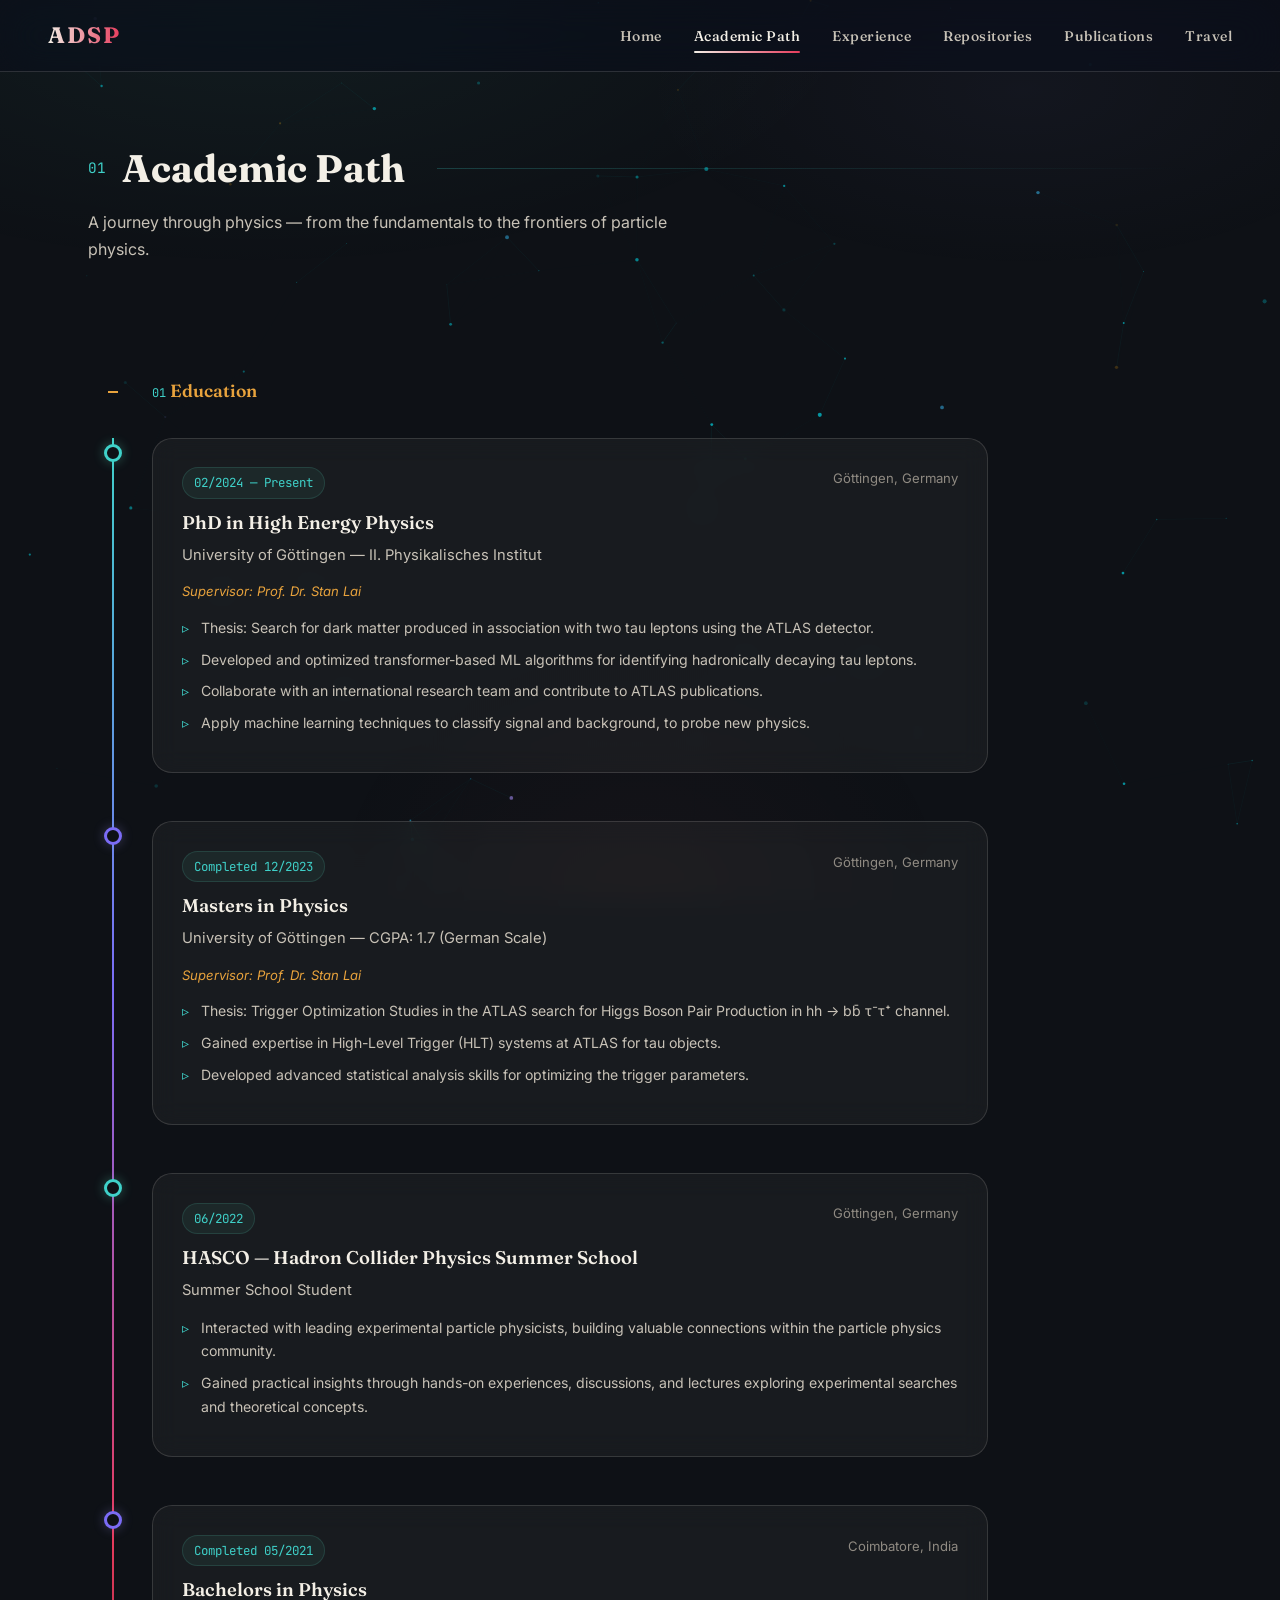
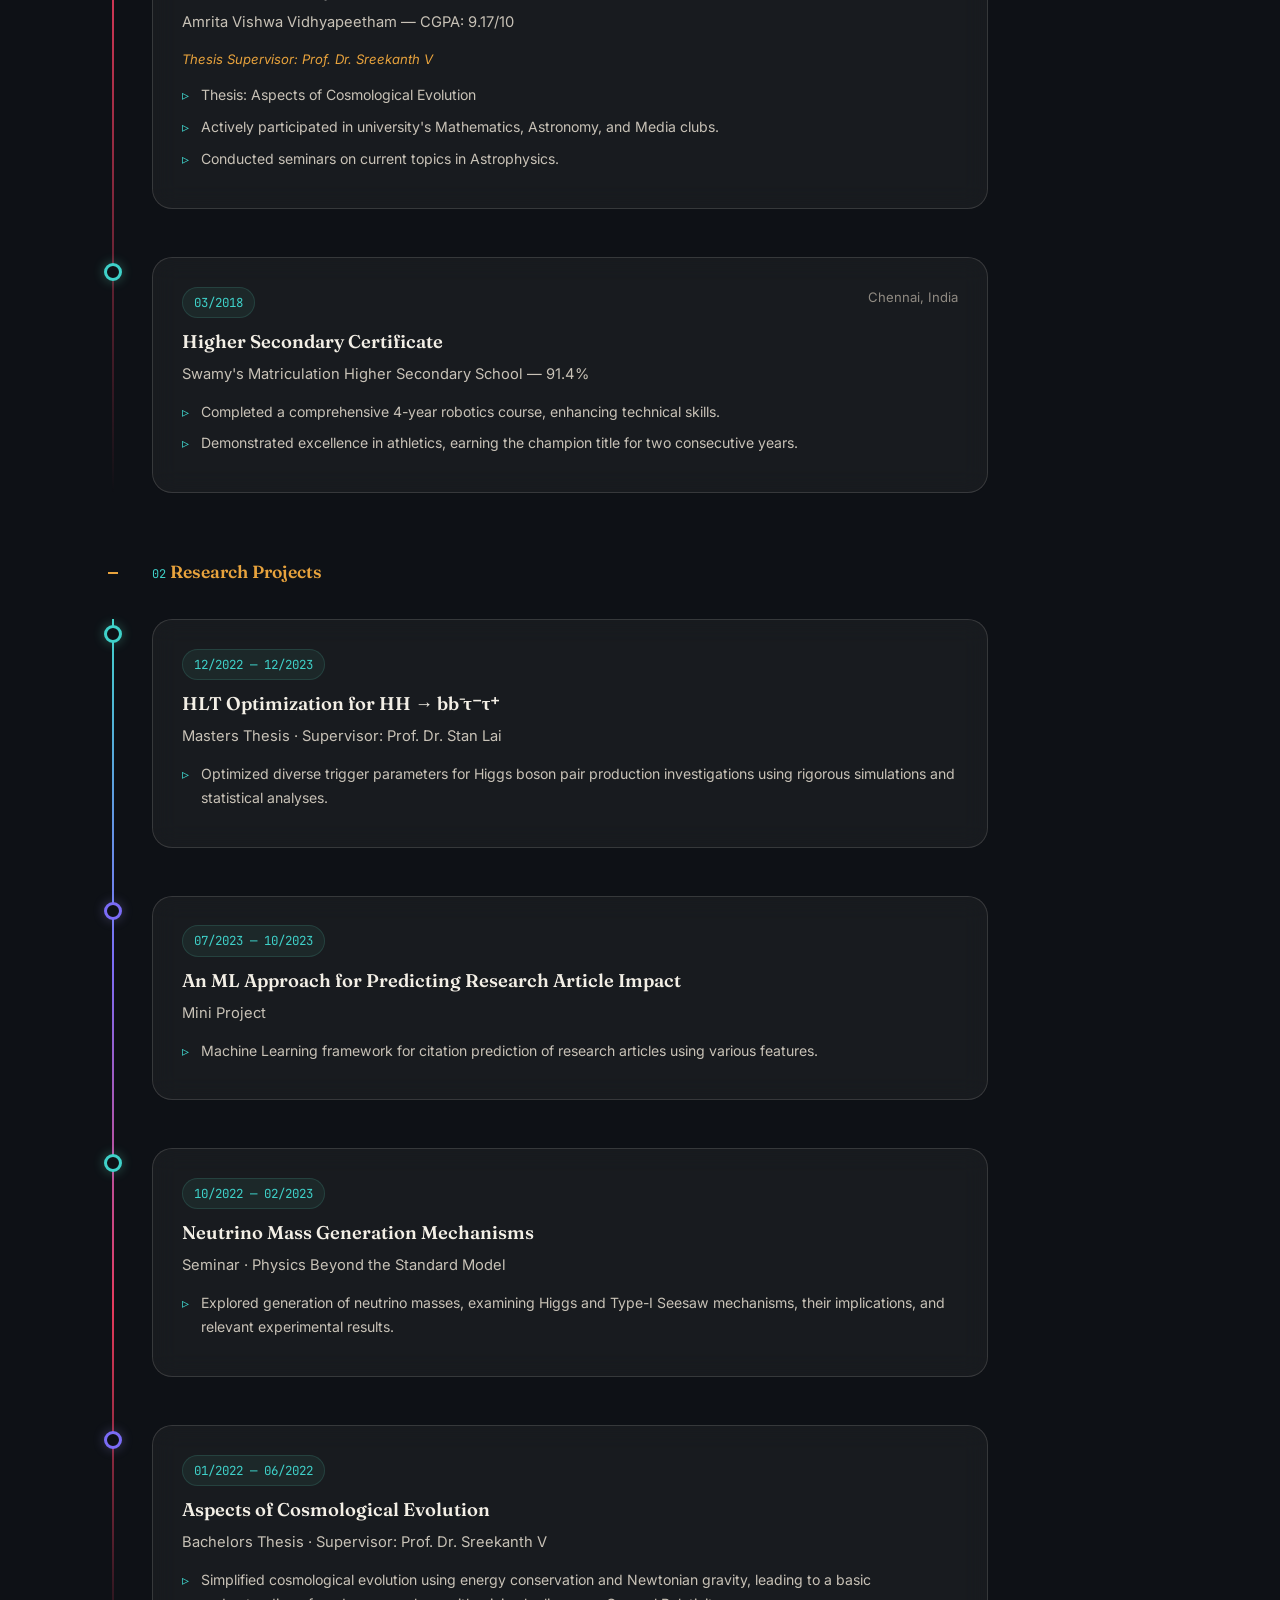
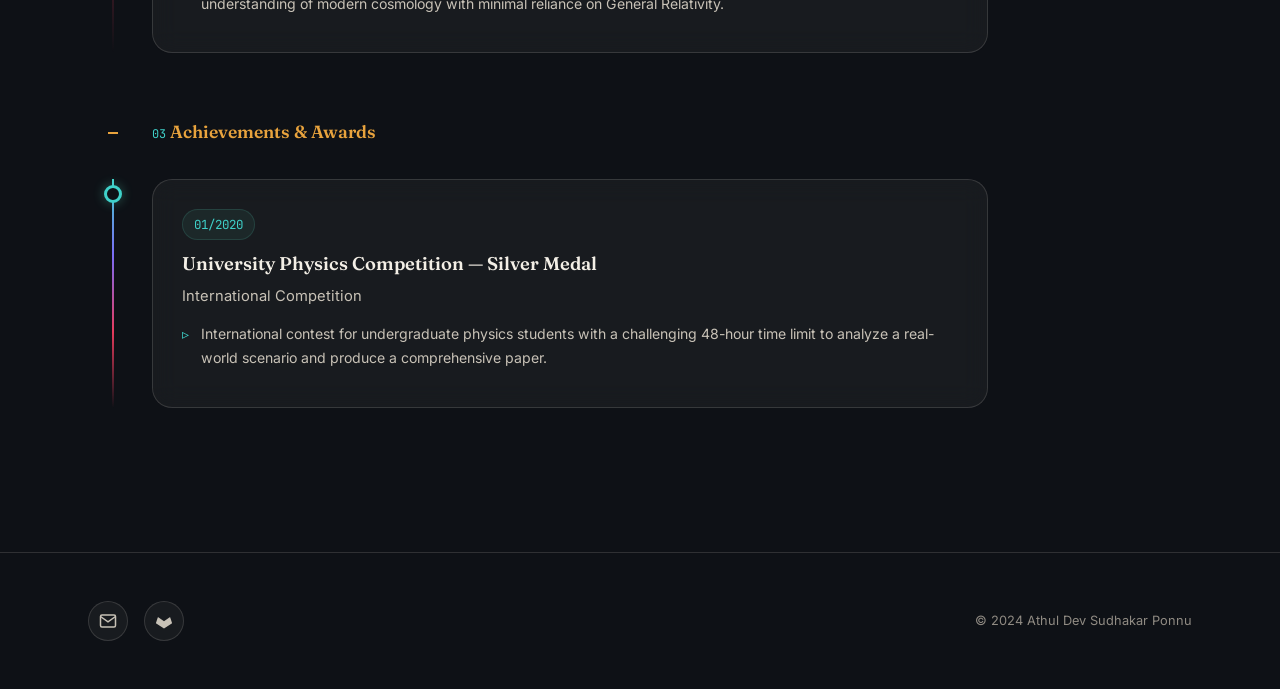
==== commit 3161d779: "Define detector-inspired design tokens and typography" ====
--- a/academic.html
+++ b/academic.html
@@ -8,7 +8,7 @@
     <meta name="description" content="Education and work experience timeline of Athul Dev Sudhakar Ponnu — from BSc Physics to PhD at University of Göttingen and ATLAS/CERN.">
     <link rel="preconnect" href="https://fonts.googleapis.com">
     <link rel="preconnect" href="https://fonts.gstatic.com" crossorigin>
-    <link href="https://fonts.googleapis.com/css2?family=Inter:wght@300;400;500;600;700&family=Space+Grotesk:wght@400;500;600;700&family=JetBrains+Mono:wght@400;500&display=swap" rel="stylesheet">
+    <link href="https://fonts.googleapis.com/css2?family=Fraunces:opsz,wght@9..144,400;9..144,500;9..144,600;9..144,700&family=Inter:wght@300;400;500;600;700&family=JetBrains+Mono:wght@400;500&display=swap" rel="stylesheet">
     <link rel="stylesheet" href="style.css">
 </head>
 <body>
--- a/style.css
+++ b/style.css
@@ -1,40 +1,49 @@
 /* ==========================================================================
    Athul Dev Sudhakar Ponnu — Personal Website
-   Theme: Cosmic & Natural (deep navy → warm sunset, aurora accents)
+   Visual system: detector geometry, analysis-paper typography, track colours
    ========================================================================== */
 
 /* ---------- CSS Custom Properties ---------- */
 :root {
-    /* Core Palette */
-    --bg-deep: #0a0e1a;
-    --bg-primary: #0f1629;
-    --bg-secondary: rgba(18, 25, 50, 0.7);
-    --bg-card: rgba(22, 32, 65, 0.55);
-    --bg-card-hover: rgba(30, 44, 80, 0.7);
-
-    /* Accent Colors */
-    --accent-aurora: #64ffda;
-    --accent-sunset: #ff6b6b;
-    --accent-warm: #ffa94d;
-    --accent-sky: #74b9ff;
-    --accent-violet: #a29bfe;
-    --accent-gradient: linear-gradient(135deg, #64ffda 0%, #74b9ff 50%, #a29bfe 100%);
-    --accent-sunset-gradient: linear-gradient(135deg, #ff6b6b 0%, #ffa94d 100%);
-
-    /* Text */
-    --text-primary: #e8eaf6;
-    --text-secondary: rgba(232, 234, 246, 0.7);
-    --text-muted: rgba(232, 234, 246, 0.45);
-    --text-accent: #64ffda;
-
-    /* Borders & Shadows */
-    --border-color: rgba(100, 255, 218, 0.08);
-    --border-glow: rgba(100, 255, 218, 0.2);
-    --card-shadow: 0 8px 32px rgba(0, 0, 0, 0.3);
-    --glow-shadow: 0 0 40px rgba(100, 255, 218, 0.1);
+    /* Identity palette */
+    --ink: #0e1116;
+    --ink-raised: #151a21;
+    --ink-soft: #1c222b;
+    --paper: #f3efe6;
+    --paper-muted: #c8c2b7;
+    --paper-dim: #908b83;
+    --track-amber: #e8a33d;
+    --track-cyan: #3fd1c9;
+    --track-crimson: #e63b5c;
+    --signal-violet: #7b6cf6;
+
+    /* Semantic surfaces */
+    --bg-deep: var(--ink);
+    --bg-primary: var(--ink-raised);
+    --bg-secondary: rgba(243, 239, 230, 0.035);
+    --bg-card: rgba(243, 239, 230, 0.045);
+    --bg-card-hover: rgba(243, 239, 230, 0.075);
+    --text-primary: var(--paper);
+    --text-secondary: var(--paper-muted);
+    --text-muted: var(--paper-dim);
+    --text-accent: var(--track-crimson);
+    --border-color: rgba(243, 239, 230, 0.14);
+    --border-strong: rgba(243, 239, 230, 0.28);
+    --card-shadow: 0 18px 50px rgba(0, 0, 0, 0.24);
+
+    /* Renderer aliases: protected JS emits these variable names. */
+    --accent-aurora: var(--track-cyan);
+    --accent-warm: var(--track-amber);
+    --accent-sky: var(--track-crimson);
+    --accent-sunset: var(--track-crimson);
+    --accent-violet: var(--signal-violet);
+    --accent-gradient: linear-gradient(90deg, var(--paper), var(--track-crimson));
+    --accent-sunset-gradient: linear-gradient(90deg, var(--track-crimson), var(--track-amber));
+    --border-glow: rgba(63, 209, 201, 0.24);
+    --glow-shadow: none;
 
     /* Typography */
-    --font-heading: 'Space Grotesk', sans-serif;
+    --font-heading: 'Fraunces', Georgia, serif;
     --font-body: 'Inter', sans-serif;
     --font-mono: 'JetBrains Mono', monospace;
 
@@ -1766,16 +1775,39 @@
 }
 
 .activity-grid-container {
-    overflow-x: auto;
+    overflow-x: hidden;
     width: 100%;
     padding-bottom: 0.5rem;
+}
+
+.activity-months {
+    display: grid;
+    grid-template-rows: auto auto;
+    gap: 2px 3px;
+    font-size: 0.65rem;
+    font-family: var(--font-mono);
+    color: var(--text-muted);
+    margin-bottom: 0.2rem;
+    width: max-content;
+}
+
+.activity-month-label {
+    white-space: nowrap;
+    overflow: visible;
+    color: var(--text-secondary);
+}
+
+.activity-tick {
+    width: 1px;
+    height: 4px;
+    background: rgba(100, 255, 218, 0.3);
+    justify-self: center;
 }
 
 .activity-grid {
     display: grid;
     grid-auto-flow: column;
     grid-template-rows: repeat(7, 10px);
-    grid-template-columns: repeat(53, 10px);
     gap: 3px;
     width: max-content;
 }
@@ -1794,7 +1826,7 @@
 }
 
 .activity-cell.level-0 { background: rgba(255, 255, 255, 0.03); border: 1px solid rgba(255, 255, 255, 0.02); }
-.activity-cell.level-1 { background: rgba(100, 255, 218, 0.15); }
+.activity-cell.level-1 { background: rgba(100, 255, 218, 0.25); }
 .activity-cell.level-2 { background: rgba(100, 255, 218, 0.4); }
 .activity-cell.level-3 { background: rgba(100, 255, 218, 0.7); }
 .activity-cell.level-4 { background: var(--accent-aurora); }
@@ -1820,7 +1852,7 @@
 }
 
 .legend-cell.level-0 { background: rgba(255, 255, 255, 0.03); }
-.legend-cell.level-1 { background: rgba(100, 255, 218, 0.15); }
+.legend-cell.level-1 { background: rgba(100, 255, 218, 0.25); }
 .legend-cell.level-2 { background: rgba(100, 255, 218, 0.4); }
 .legend-cell.level-3 { background: rgba(100, 255, 218, 0.7); }
 .legend-cell.level-4 { background: var(--accent-aurora); }
@@ -1849,6 +1881,7 @@
     transition: all 0.4s var(--ease-out);
     position: relative;
     overflow: hidden;
+    animation: fadeSlideUp 0.5s var(--ease-out) both;
 }
 
 .repo-card:hover {
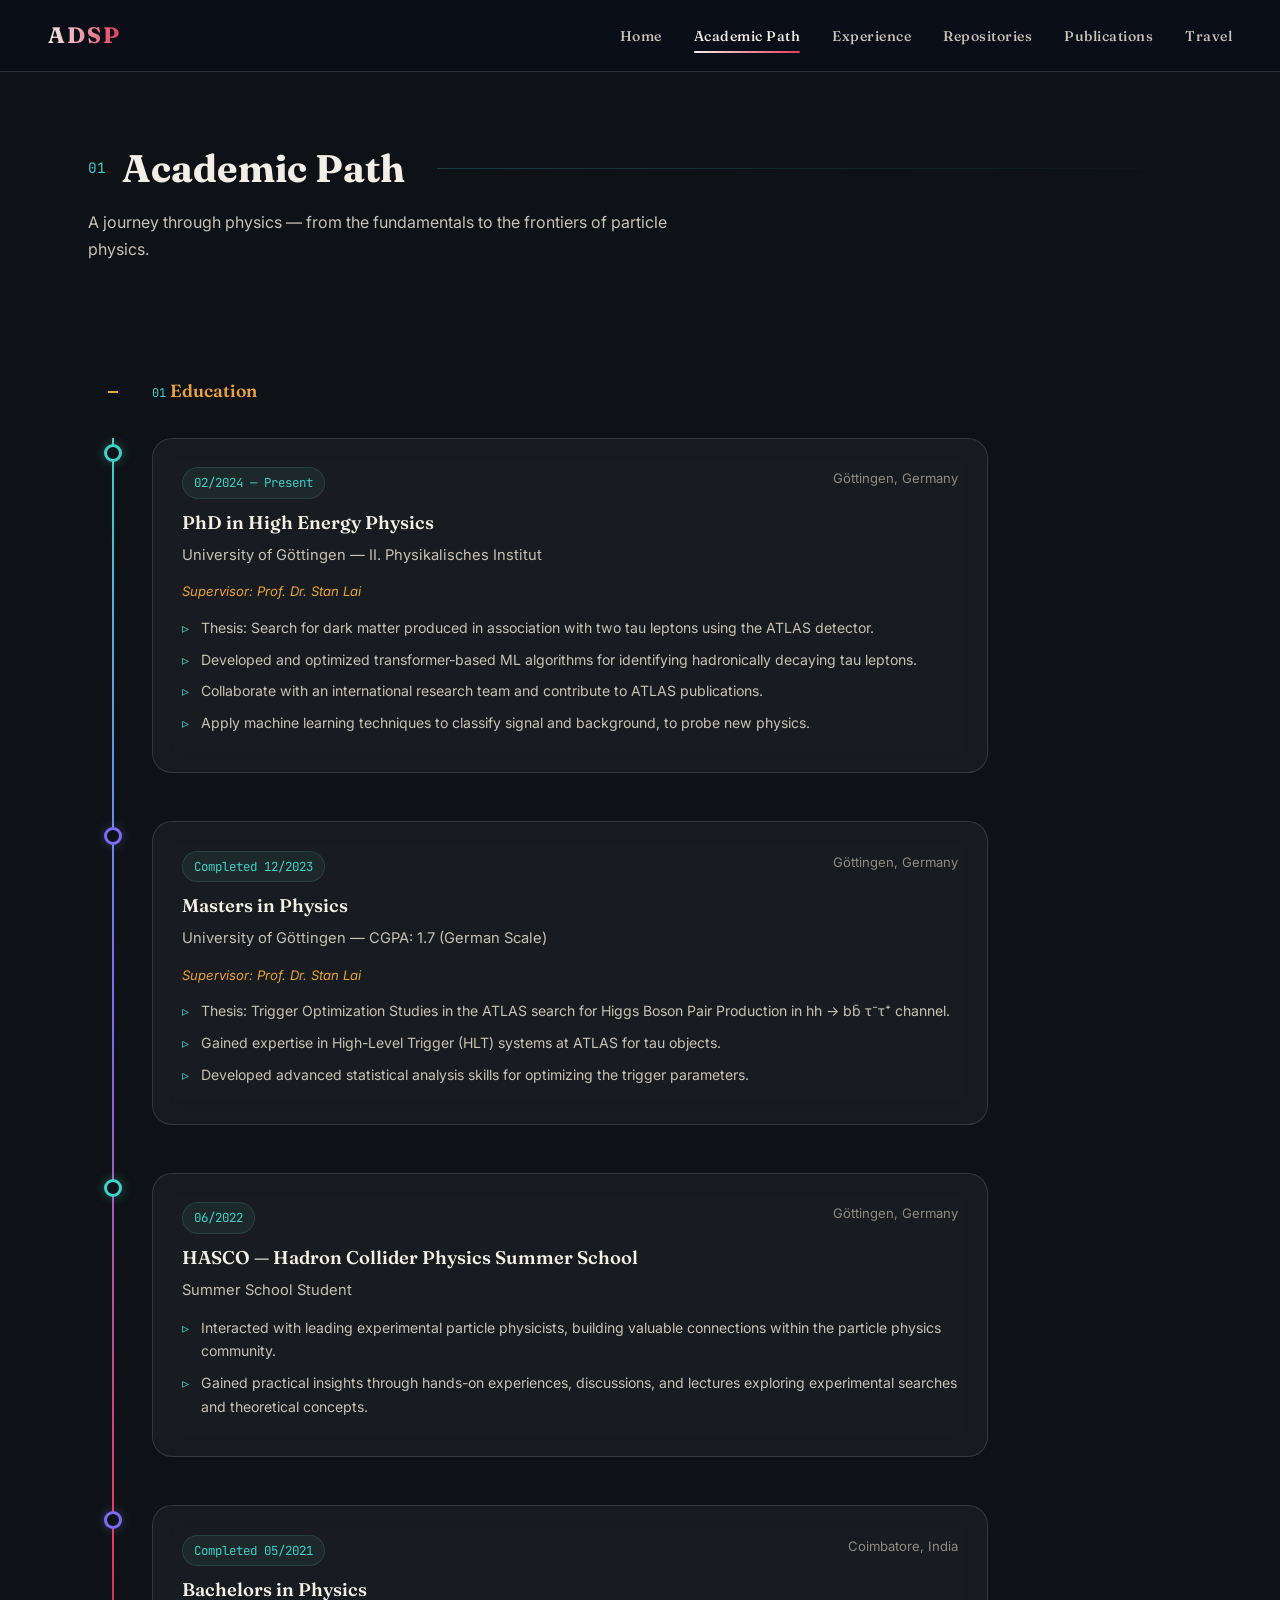
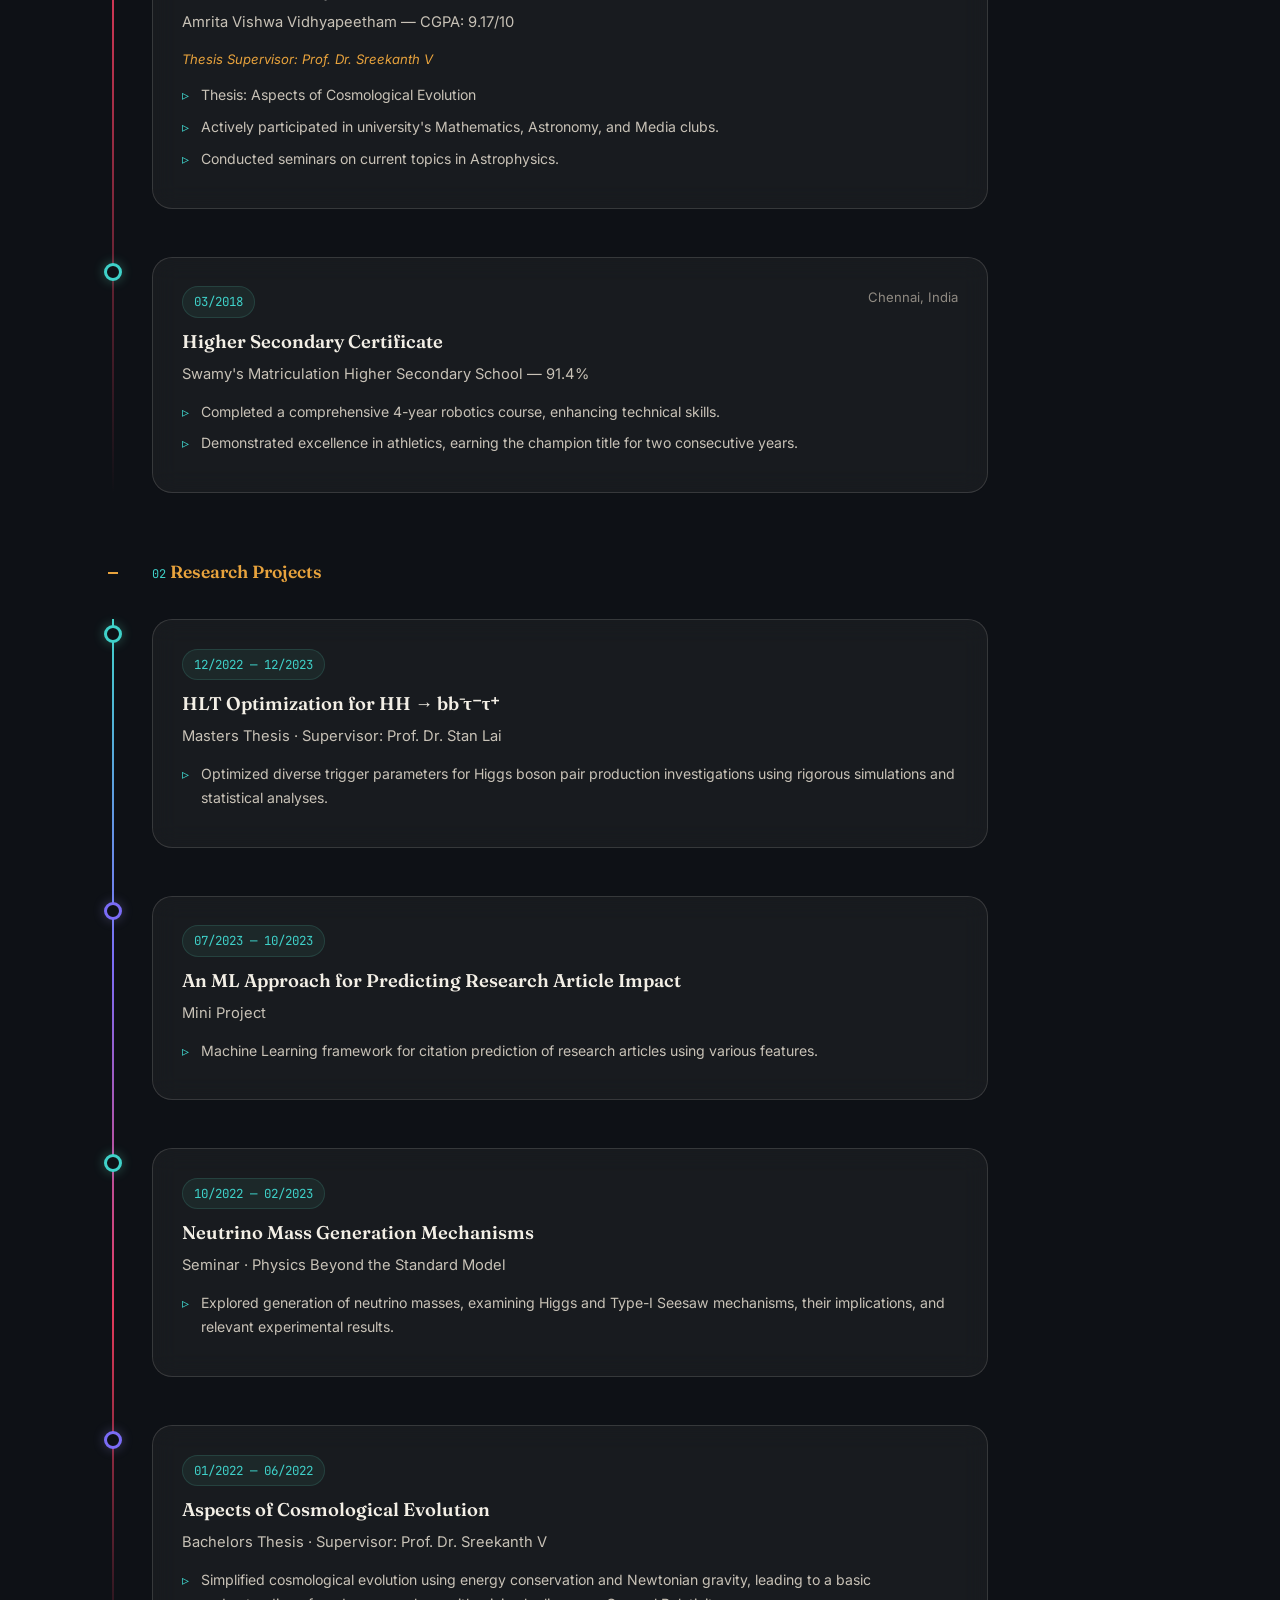
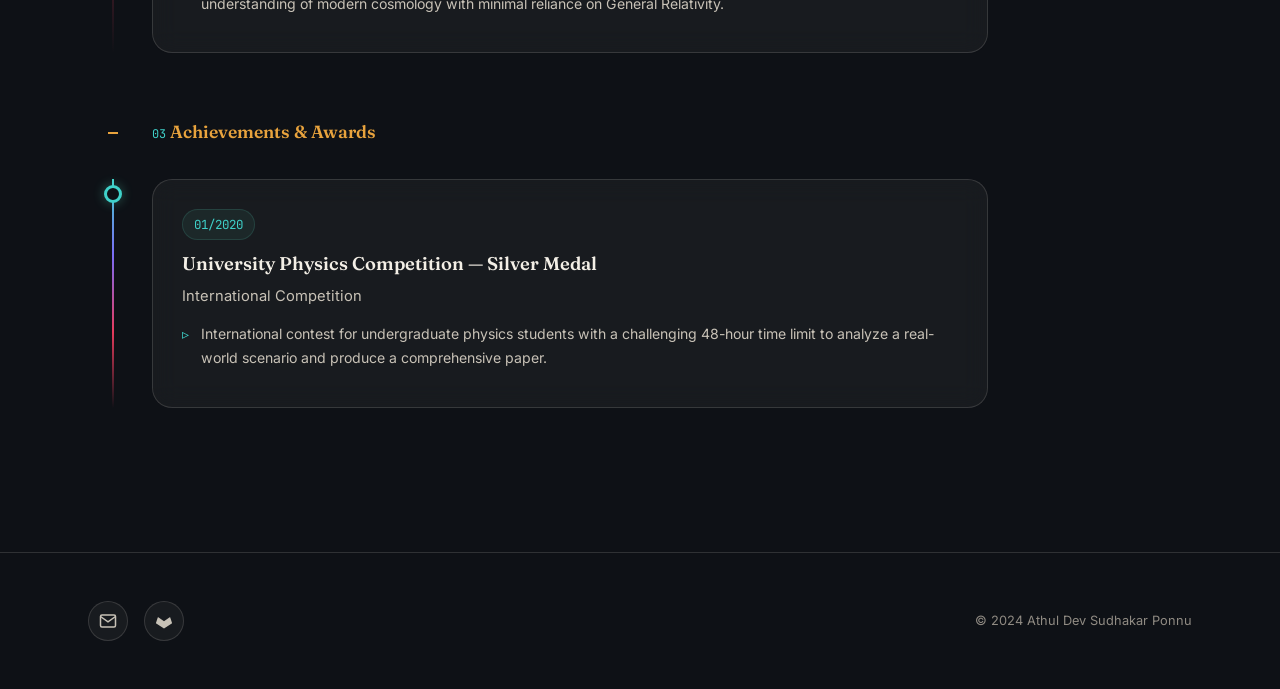
==== commit f9456984: "Replace cosmic effects with ATLAS detector signature" ====
--- a/academic.html
+++ b/academic.html
@@ -11,9 +11,7 @@
     <link href="https://fonts.googleapis.com/css2?family=Fraunces:opsz,wght@9..144,400;9..144,500;9..144,600;9..144,700&family=Inter:wght@300;400;500;600;700&family=JetBrains+Mono:wght@400;500&display=swap" rel="stylesheet">
     <link rel="stylesheet" href="style.css">
 </head>
-<body>
-    <canvas id="particle-canvas"></canvas>
-    <div class="aurora-overlay"></div>
+<body class="page-academic">
 
     <!-- Navigation -->
     <nav class="main-nav" id="main-nav">
@@ -245,7 +243,6 @@
         </div>
     </footer>
 
-    <script src="particles.js"></script>
     <script src="nav.js"></script>
 </body>
 </html>
--- a/style.css
+++ b/style.css
@@ -89,39 +89,6 @@
     color: #fff;
 }
 
-/* ---------- Particle Canvas ---------- */
-#particle-canvas {
-    position: fixed;
-    top: 0;
-    left: 0;
-    width: 100%;
-    height: 100%;
-    z-index: 0;
-    pointer-events: none;
-}
-
-/* ---------- Aurora Overlay ---------- */
-.aurora-overlay {
-    position: fixed;
-    top: 0;
-    left: 0;
-    width: 100%;
-    height: 100%;
-    z-index: 0;
-    pointer-events: none;
-    background:
-        radial-gradient(ellipse 80% 50% at 20% 0%, rgba(100, 255, 218, 0.05) 0%, transparent 60%),
-        radial-gradient(ellipse 60% 40% at 80% 10%, rgba(162, 155, 254, 0.04) 0%, transparent 50%),
-        radial-gradient(ellipse 50% 60% at 50% 100%, rgba(255, 107, 107, 0.03) 0%, transparent 50%);
-    animation: aurora-shift 20s ease-in-out infinite alternate;
-}
-
-@keyframes aurora-shift {
-    0% { opacity: 0.6; filter: hue-rotate(0deg); }
-    50% { opacity: 1; filter: hue-rotate(15deg); }
-    100% { opacity: 0.7; filter: hue-rotate(-10deg); }
-}
-
 /* ---------- Navigation ---------- */
 .main-nav {
     position: fixed;
@@ -366,22 +333,6 @@
     height: 280px;
 }
 
-.profile-ring {
-    position: absolute;
-    inset: -8px;
-    border-radius: 50%;
-    border: 2px solid transparent;
-    background: var(--accent-gradient) border-box;
-    -webkit-mask: linear-gradient(#fff 0 0) padding-box, linear-gradient(#fff 0 0);
-    -webkit-mask-composite: xor;
-    mask-composite: exclude;
-    animation: ring-rotate 8s linear infinite;
-}
-
-@keyframes ring-rotate {
-    to { transform: rotate(360deg); }
-}
-
 .profile-img-wrapper {
     width: 100%;
     height: 100%;
@@ -422,53 +373,97 @@
     display: none;
 }
 
-/* Orbiting dots */
-.orbit {
+/* Detector signature */
+.detector-signature {
+    position: relative;
+    width: min(46vw, 560px);
+    aspect-ratio: 1;
+    display: grid;
+    place-items: center;
+    isolation: isolate;
+}
+
+.detector-diagram {
     position: absolute;
+    inset: 0;
+    width: 100%;
+    height: 100%;
+    overflow: visible;
+}
+
+.detector-grid line {
+    stroke: rgba(243, 239, 230, 0.09);
+    stroke-width: 1;
+    stroke-dasharray: 3 9;
+}
+
+.detector-layer {
+    fill: none;
+    stroke-width: 3;
+    stroke-linecap: round;
+    stroke-dasharray: 0.76 0.06 0.1 0.08;
+    opacity: 0;
+    animation: detector-layer-in 900ms var(--ease-out) forwards;
+    transform-origin: center;
+}
+
+.layer-tracker { stroke: var(--paper-muted); animation-delay: 120ms; }
+.layer-em { stroke: var(--track-cyan); animation-delay: 200ms; transform: rotate(18deg); }
+.layer-hadronic { stroke: var(--track-amber); animation-delay: 280ms; transform: rotate(-10deg); }
+.layer-muon { stroke: var(--track-crimson); animation-delay: 360ms; transform: rotate(7deg); }
+
+.track {
+    fill: none;
+    stroke-width: 2;
+    stroke-linecap: round;
+    stroke-dasharray: 1;
+    stroke-dashoffset: 1;
+    animation: detector-track-draw 1050ms var(--ease-out) forwards;
+}
+
+.track-crimson { stroke: var(--track-crimson); animation-delay: 480ms; }
+.track-cyan { stroke: var(--track-cyan); animation-delay: 580ms; }
+.track-amber { stroke: var(--track-amber); animation-delay: 680ms; }
+.track-secondary { opacity: 0.58; animation-delay: 760ms; }
+
+.interaction-point {
+    fill: var(--paper);
+    opacity: 0;
+    animation: interaction-point-in 280ms ease-out 420ms forwards;
+}
+
+.detector-signature .profile-frame {
+    z-index: 2;
+    width: clamp(172px, 20vw, 232px);
+    height: clamp(172px, 20vw, 232px);
+    padding: 7px;
+    border: 1px solid rgba(243, 239, 230, 0.42);
     border-radius: 50%;
-    border: 1px dashed rgba(100, 255, 218, 0.1);
-    animation: orbit-spin linear infinite;
-}
-
-.orbit-1 {
-    width: 340px; height: 340px;
-    top: 50%; left: 50%;
-    transform: translate(-50%, -50%);
-    animation-duration: 12s;
-}
-
-.orbit-2 {
-    width: 400px; height: 400px;
-    top: 50%; left: 50%;
-    transform: translate(-50%, -50%);
-    animation-duration: 18s;
-    animation-direction: reverse;
-}
-
-.orbit-3 {
-    width: 460px; height: 460px;
-    top: 50%; left: 50%;
-    transform: translate(-50%, -50%);
-    animation-duration: 25s;
-}
-
-.orbit-dot {
+    background: var(--ink);
+    box-shadow: 0 20px 70px rgba(0, 0, 0, 0.35);
+}
+
+.detector-caption {
     position: absolute;
-    width: 6px;
-    height: 6px;
-    background: var(--accent-aurora);
-    border-radius: 50%;
-    top: -3px;
-    left: 50%;
-    box-shadow: 0 0 10px var(--accent-aurora);
-}
-
-.orbit-2 .orbit-dot { background: var(--accent-violet); box-shadow: 0 0 10px var(--accent-violet); }
-.orbit-3 .orbit-dot { background: var(--accent-warm); box-shadow: 0 0 10px var(--accent-warm); }
-
-@keyframes orbit-spin {
-    to { transform: translate(-50%, -50%) rotate(360deg); }
-}
+    right: 3%;
+    bottom: 8%;
+    display: grid;
+    gap: 0.2rem;
+    padding-left: 0.75rem;
+    border-left: 2px solid var(--track-crimson);
+    color: var(--paper-muted);
+    font-family: var(--font-mono);
+    font-size: 0.62rem;
+    letter-spacing: 0.08em;
+}
+
+@keyframes detector-layer-in {
+    from { opacity: 0; transform: scale(0.94) rotate(var(--layer-rotation, 0deg)); }
+    to { opacity: 0.7; }
+}
+
+@keyframes detector-track-draw { to { stroke-dashoffset: 0; } }
+@keyframes interaction-point-in { to { opacity: 1; } }
 
 /* Scroll indicator */
 .scroll-indicator {
@@ -1684,10 +1679,6 @@
         width: 200px;
         height: 200px;
     }
-
-    .orbit-1 { width: 260px; height: 260px; }
-    .orbit-2 { width: 310px; height: 310px; }
-    .orbit-3 { width: 360px; height: 360px; }
 
     .hero-description { margin: 0 auto 2rem; }
     .hero-badges { justify-content: center; }
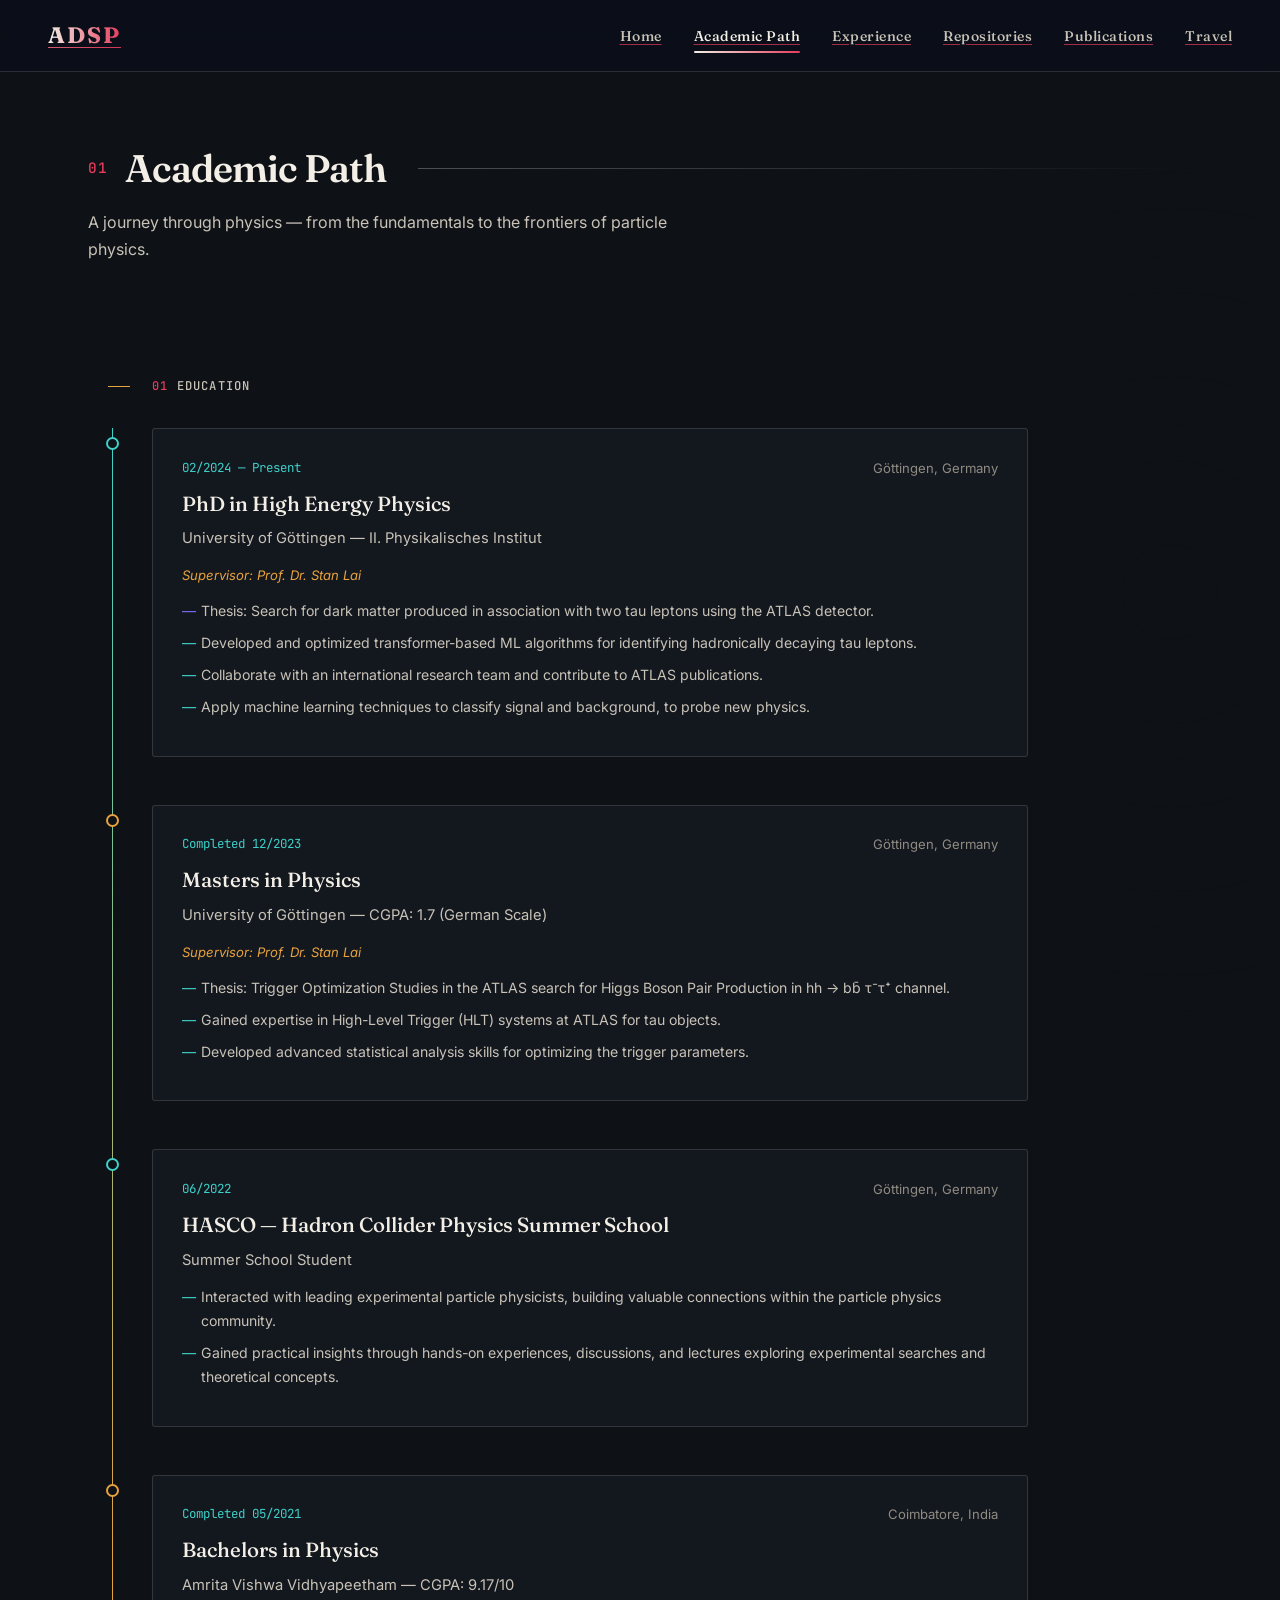
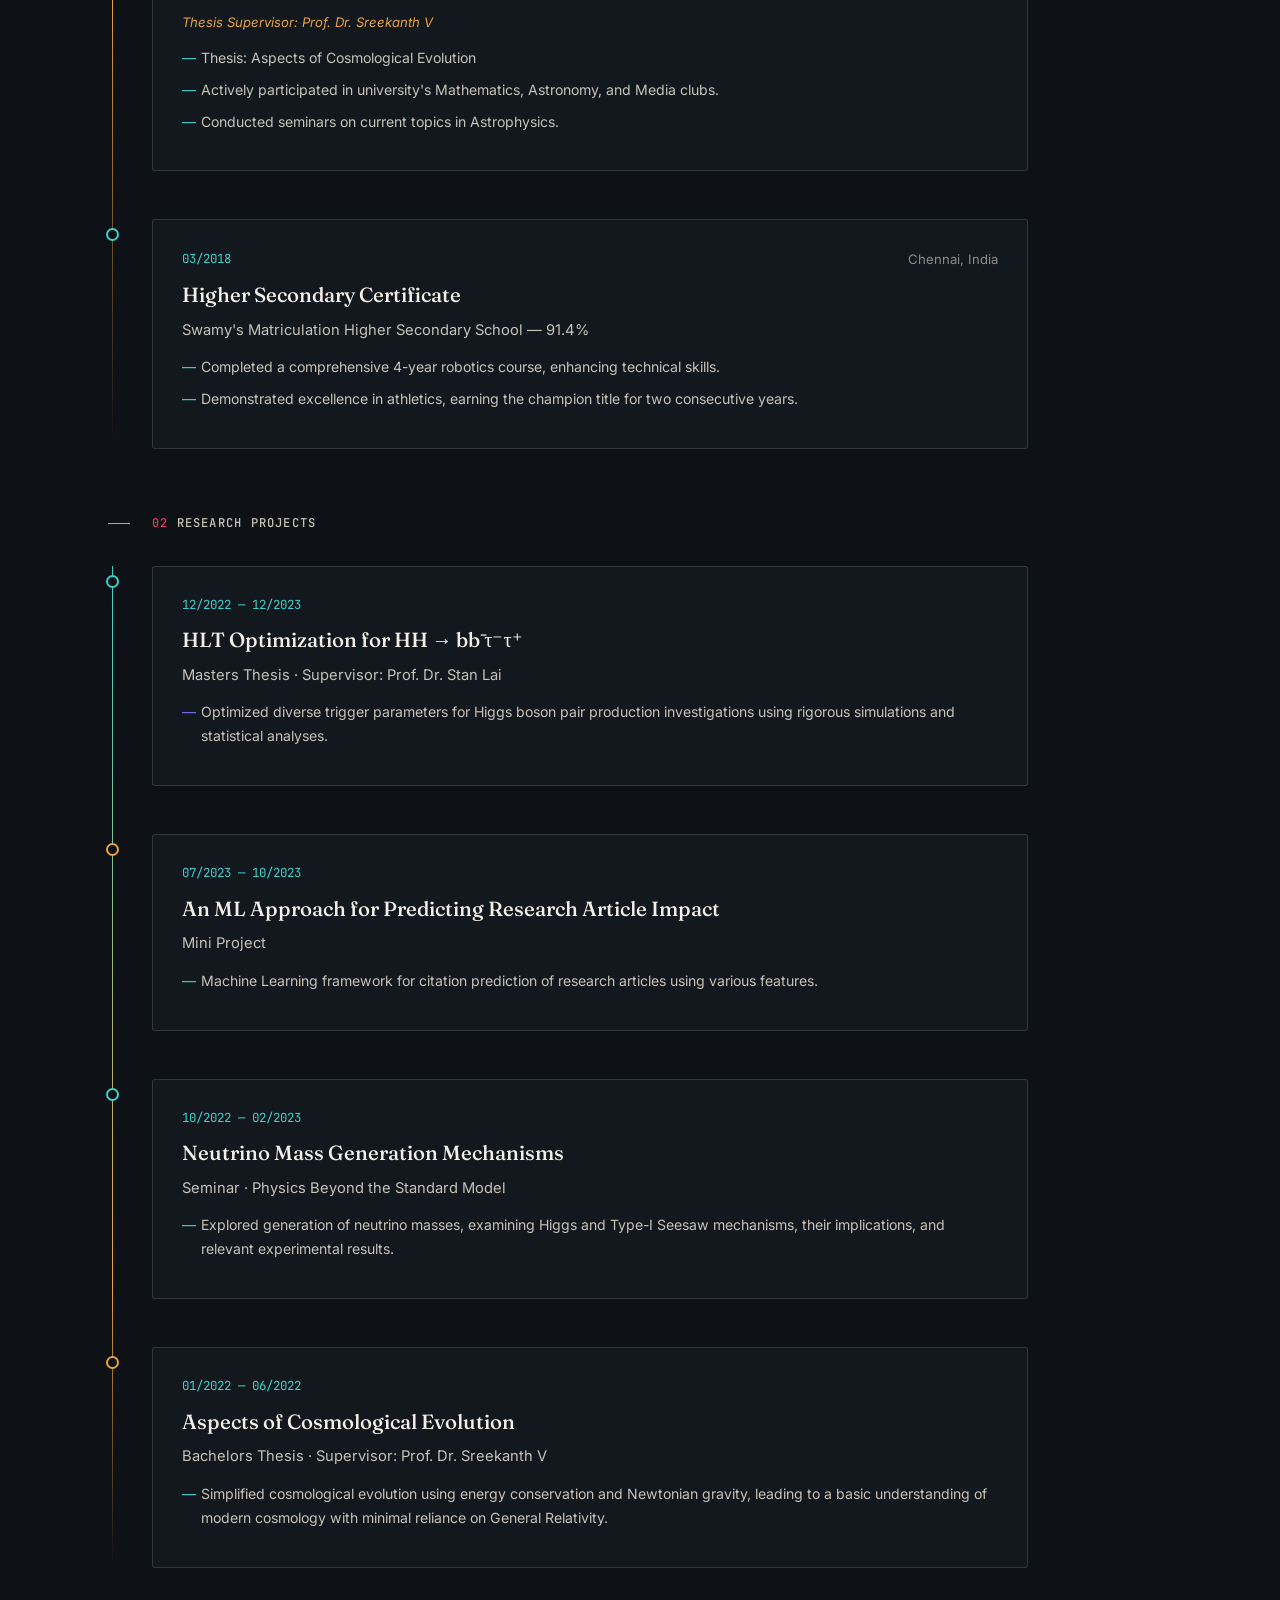
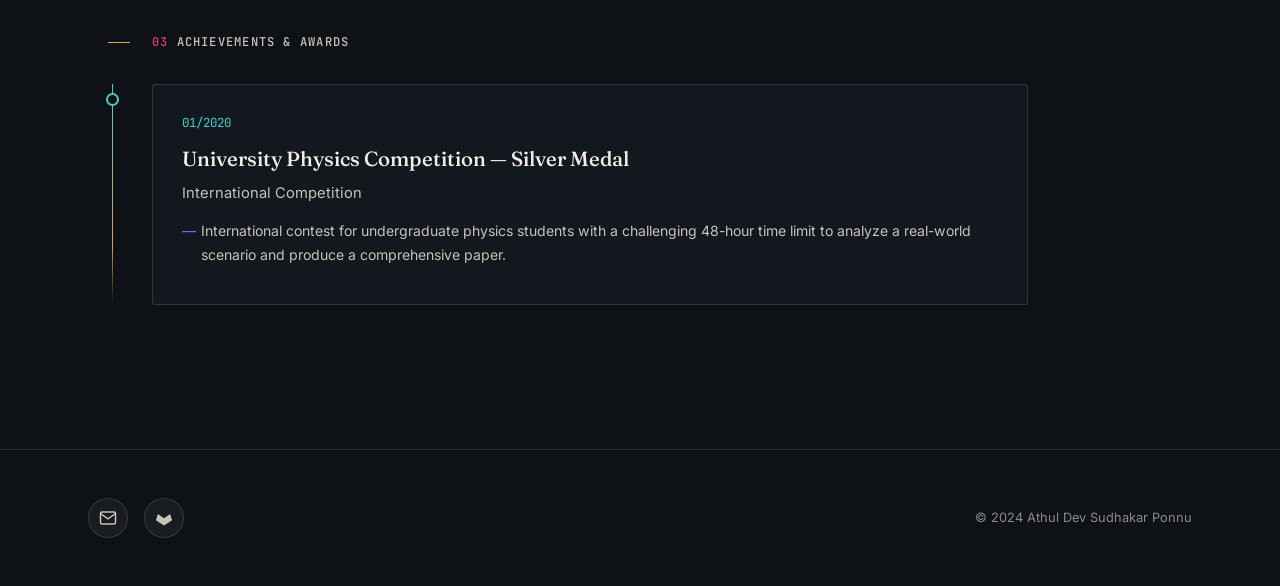
==== commit 50c7cada: "Add motion-safe and keyboard-accessible interactions" ====
--- a/academic.html
+++ b/academic.html
@@ -16,7 +16,7 @@
     <!-- Navigation -->
     <nav class="main-nav" id="main-nav">
         <div class="nav-brand"><a href="index.html" class="nav-logo">ADSP</a></div>
-        <button class="nav-toggle" id="nav-toggle" aria-label="Toggle navigation"><span></span><span></span><span></span></button>
+        <button class="nav-toggle" id="nav-toggle" aria-label="Toggle navigation" aria-expanded="false" aria-controls="nav-links"><span></span><span></span><span></span></button>
         <ul class="nav-links" id="nav-links">
             <li><a href="index.html">Home</a></li>
             <li><a href="academic.html" class="active">Academic Path</a></li>
--- a/style.css
+++ b/style.css
@@ -79,8 +79,42 @@
     min-height: 100vh;
 }
 
-a { color: var(--text-accent); text-decoration: none; transition: color 0.3s ease; }
-a:hover { color: var(--accent-warm); }
+.page-academic::before,
+.page-repositories::before {
+    content: '';
+    position: fixed;
+    z-index: 0;
+    width: min(70vw, 860px);
+    aspect-ratio: 1;
+    right: min(-25vw, -180px);
+    top: 18vh;
+    border-radius: 50%;
+    pointer-events: none;
+    opacity: 0.26;
+    background:
+        repeating-radial-gradient(circle,
+            transparent 0 46px,
+            rgba(63, 209, 201, 0.075) 47px 48px,
+            transparent 49px 82px,
+            rgba(232, 163, 61, 0.055) 83px 84px);
+    -webkit-mask-image: linear-gradient(to left, #000, transparent 76%);
+    mask-image: linear-gradient(to left, #000, transparent 76%);
+}
+
+a {
+    color: var(--paper);
+    text-decoration-color: rgba(230, 59, 92, 0.7);
+    text-decoration-thickness: 1px;
+    text-underline-offset: 0.2em;
+    transition: color 180ms ease, text-decoration-color 180ms ease;
+}
+a:hover { color: var(--track-cyan); text-decoration-color: currentColor; }
+
+:where(a, button, [tabindex]):focus-visible {
+    outline: 2px solid var(--paper);
+    outline-offset: 4px;
+    box-shadow: 0 0 0 6px var(--track-crimson);
+}
 
 img { max-width: 100%; height: auto; }
 
@@ -170,7 +204,11 @@
     background: none;
     border: none;
     cursor: pointer;
-    padding: 4px;
+    width: 44px;
+    height: 44px;
+    padding: 10px;
+    align-items: center;
+    justify-content: center;
     z-index: 1001;
 }
 
@@ -205,17 +243,19 @@
 
 .hero-greeting {
     font-family: var(--font-mono);
-    font-size: 0.9rem;
-    color: var(--accent-aurora);
-    letter-spacing: 1px;
-    margin-bottom: 0.5rem;
+    font-size: 0.72rem;
+    color: var(--track-cyan);
+    letter-spacing: 0.14em;
+    text-transform: uppercase;
+    margin-bottom: 0.8rem;
 }
 
 .hero-name {
     font-family: var(--font-heading);
     font-size: clamp(2.5rem, 5.5vw, 4.5rem);
-    font-weight: 700;
-    line-height: 1.15;
+    font-weight: 600;
+    line-height: 0.98;
+    letter-spacing: -0.035em;
     margin-bottom: 1rem;
 }
 
@@ -224,16 +264,14 @@
 }
 
 .hero-name .accent {
-    background: var(--accent-gradient);
-    -webkit-background-clip: text;
-    -webkit-text-fill-color: transparent;
-    background-clip: text;
+    color: var(--track-crimson);
 }
 
 .hero-tagline {
-    font-family: var(--font-heading);
+    font-family: var(--font-mono);
     font-size: clamp(1.1rem, 2vw, 1.4rem);
     font-weight: 400;
+    letter-spacing: -0.02em;
     color: var(--text-secondary);
     margin-bottom: 1.5rem;
 }
@@ -261,18 +299,28 @@
 .badge {
     display: inline-flex;
     align-items: center;
-    gap: 0.5rem;
-    padding: 0.4rem 0.9rem;
-    font-size: 0.78rem;
-    font-weight: 500;
-    border-radius: 100px;
-    background: var(--bg-card);
-    border: 1px solid var(--border-color);
-    color: var(--text-secondary);
-    backdrop-filter: blur(8px);
-}
-
-.badge svg { color: var(--accent-aurora); flex-shrink: 0; }
+    gap: 0.55rem;
+    padding: 0.42rem 0.72rem;
+    font-family: var(--font-mono);
+    font-size: 0.68rem;
+    font-weight: 400;
+    letter-spacing: 0.025em;
+    border-radius: 2px;
+    background: transparent;
+    border: 1px solid var(--border-strong);
+    color: var(--paper-muted);
+}
+
+.badge::before {
+    content: '';
+    width: 5px;
+    height: 5px;
+    border-radius: 50%;
+    background: var(--track-cyan);
+}
+
+.badge:nth-child(2)::before { background: var(--track-amber); }
+.badge:nth-child(3)::before { background: var(--track-crimson); }
 
 /* CTA Buttons */
 .hero-cta {
@@ -282,12 +330,12 @@
 }
 
 .btn {
-    font-family: var(--font-heading);
-    font-size: 0.9rem;
+    font-family: var(--font-mono);
+    font-size: 0.74rem;
     font-weight: 600;
     letter-spacing: 0.3px;
     padding: 0.75rem 1.8rem;
-    border-radius: var(--radius-md);
+    border-radius: 2px;
     cursor: pointer;
     transition: all 0.3s var(--ease-out);
     border: none;
@@ -297,26 +345,26 @@
 }
 
 .btn-primary {
-    background: var(--accent-gradient);
-    color: var(--bg-deep);
+    background: var(--track-crimson);
+    color: var(--paper);
 }
 
 .btn-primary:hover {
     transform: translateY(-2px);
-    box-shadow: 0 8px 30px rgba(100, 255, 218, 0.25);
-    color: var(--bg-deep);
+    box-shadow: 0 8px 30px rgba(230, 59, 92, 0.2);
+    color: var(--paper);
 }
 
 .btn-secondary {
     background: transparent;
-    color: var(--accent-aurora);
-    border: 1px solid var(--border-glow);
+    color: var(--paper);
+    border: 1px solid var(--border-strong);
 }
 
 .btn-secondary:hover {
-    background: rgba(100, 255, 218, 0.08);
+    background: rgba(243, 239, 230, 0.07);
     transform: translateY(-2px);
-    color: var(--accent-aurora);
+    color: var(--paper);
 }
 
 /* Profile Visual */
@@ -507,7 +555,8 @@
 .section-title {
     font-family: var(--font-heading);
     font-size: clamp(1.8rem, 3vw, 2.5rem);
-    font-weight: 700;
+    font-weight: 600;
+    letter-spacing: -0.025em;
     margin-bottom: 3rem;
     display: flex;
     align-items: center;
@@ -517,15 +566,16 @@
 .section-number {
     font-family: var(--font-mono);
     font-size: 0.9rem;
-    color: var(--accent-aurora);
-    font-weight: 400;
+    color: var(--track-crimson);
+    font-weight: 500;
+    letter-spacing: 0.1em;
 }
 
 .section-title::after {
     content: '';
     flex: 1;
     height: 1px;
-    background: linear-gradient(to right, var(--border-glow), transparent);
+    background: linear-gradient(to right, var(--border-strong), transparent);
     margin-left: 1rem;
 }
 
@@ -784,20 +834,22 @@
 /* ---------- Scroll Reveal Animation ---------- */
 .reveal-up {
     opacity: 0;
-    transform: translateY(40px);
-    transition: opacity 0.8s var(--ease-out), transform 0.8s var(--ease-out);
+    transform: translateY(18px);
+    transition: opacity 520ms var(--ease-out), transform 520ms var(--ease-out);
+    will-change: opacity, transform;
 }
 
 .reveal-up.revealed {
     opacity: 1;
     transform: translateY(0);
-}
-
-.delay-1 { transition-delay: 0.1s; }
-.delay-2 { transition-delay: 0.2s; }
-.delay-3 { transition-delay: 0.3s; }
-.delay-4 { transition-delay: 0.4s; }
-.delay-5 { transition-delay: 0.5s; }
+    will-change: auto;
+}
+
+.delay-1 { transition-delay: 70ms; }
+.delay-2 { transition-delay: 140ms; }
+.delay-3 { transition-delay: 210ms; }
+.delay-4 { transition-delay: 280ms; }
+.delay-5 { transition-delay: 350ms; }
 
 /* ---------- Page Header (for sub-pages) ---------- */
 .page-header {
@@ -828,7 +880,7 @@
 
 .timeline {
     position: relative;
-    max-width: 900px;
+    max-width: 940px;
 }
 
 .timeline::before {
@@ -837,8 +889,8 @@
     left: 24px;
     top: 0;
     bottom: 0;
-    width: 2px;
-    background: linear-gradient(to bottom, var(--accent-aurora), var(--accent-violet), var(--accent-sunset), transparent);
+    width: 1px;
+    background: linear-gradient(to bottom, var(--track-cyan), var(--track-amber) 72%, transparent);
 }
 
 .timeline-item {
@@ -849,48 +901,63 @@
 
 .timeline-dot {
     position: absolute;
-    left: 16px;
-    top: 6px;
-    width: 18px;
-    height: 18px;
+    left: 18px;
+    top: 9px;
+    width: 13px;
+    height: 13px;
     border-radius: 50%;
     background: var(--bg-deep);
-    border: 3px solid var(--accent-aurora);
+    border: 2px solid var(--track-cyan);
     z-index: 2;
-    transition: all 0.3s ease;
-    box-shadow: 0 0 12px rgba(100, 255, 218, 0.3);
+    transition: background-color 180ms ease, border-color 180ms ease;
+    box-shadow: none;
 }
 
 .timeline-item:hover .timeline-dot {
-    background: var(--accent-aurora);
-    box-shadow: 0 0 20px rgba(100, 255, 218, 0.5);
+    background: var(--track-cyan);
 }
 
 .timeline-item:nth-child(even) .timeline-dot {
-    border-color: var(--accent-violet);
-    box-shadow: 0 0 12px rgba(162, 155, 254, 0.3);
+    border-color: var(--track-amber);
+    box-shadow: none;
 }
 
 .timeline-item:nth-child(even):hover .timeline-dot {
-    background: var(--accent-violet);
-    box-shadow: 0 0 20px rgba(162, 155, 254, 0.5);
+    background: var(--track-amber);
+    box-shadow: none;
 }
 
 .timeline-card {
-    background: var(--bg-card);
+    position: relative;
+    overflow: hidden;
+    background: rgba(21, 26, 33, 0.88);
     border: 1px solid var(--border-color);
-    border-radius: var(--radius-lg);
-    padding: 1.8rem;
-    backdrop-filter: blur(12px);
-    transition: all 0.4s var(--ease-out);
-}
+    border-radius: 3px;
+    padding: 1.7rem 1.8rem 1.8rem;
+    transition: background-color 200ms ease, border-color 200ms ease, transform 200ms var(--ease-out);
+}
+
+.timeline-card::after {
+    content: '';
+    position: absolute;
+    left: 0;
+    right: 100%;
+    bottom: 0;
+    height: 2px;
+    background: var(--track-cyan);
+    transition: right 260ms var(--ease-out);
+}
+
+.timeline-item:nth-child(even) .timeline-card::after { background: var(--track-amber); }
 
 .timeline-card:hover {
     background: var(--bg-card-hover);
-    border-color: var(--border-glow);
-    transform: translateX(8px);
-    box-shadow: var(--glow-shadow);
-}
+    border-color: var(--border-strong);
+    transform: translateX(4px);
+    box-shadow: var(--card-shadow);
+}
+
+.timeline-card:hover::after { right: 0; }
 
 .timeline-meta {
     display: flex;
@@ -904,11 +971,11 @@
 .timeline-date {
     font-family: var(--font-mono);
     font-size: 0.78rem;
-    color: var(--accent-aurora);
-    padding: 0.25rem 0.7rem;
-    border-radius: 100px;
-    background: rgba(100, 255, 218, 0.06);
-    border: 1px solid rgba(100, 255, 218, 0.12);
+    color: var(--track-cyan);
+    padding: 0;
+    border-radius: 0;
+    background: transparent;
+    border: 0;
 }
 
 .timeline-location {
@@ -918,8 +985,8 @@
 
 .timeline-card h3 {
     font-family: var(--font-heading);
-    font-size: 1.15rem;
-    font-weight: 600;
+    font-size: 1.28rem;
+    font-weight: 500;
     margin-bottom: 0.3rem;
 }
 
@@ -931,7 +998,7 @@
 
 .timeline-card .supervisor {
     font-size: 0.82rem;
-    color: var(--accent-warm);
+    color: var(--track-amber);
     margin-bottom: 0.8rem;
     font-style: italic;
 }
@@ -950,18 +1017,24 @@
 }
 
 .timeline-details li::before {
-    content: '▹';
+    content: '—';
     position: absolute;
     left: 0;
-    color: var(--accent-aurora);
+    color: var(--track-cyan);
+}
+
+.timeline-item:first-child .timeline-details li:first-child::before {
+    color: var(--signal-violet);
 }
 
 /* Section divider label */
 .timeline-label {
-    font-family: var(--font-heading);
-    font-size: 1.1rem;
-    font-weight: 600;
-    color: var(--accent-warm);
+    font-family: var(--font-mono);
+    font-size: 0.76rem;
+    font-weight: 500;
+    letter-spacing: 0.1em;
+    text-transform: uppercase;
+    color: var(--paper-muted);
     margin-bottom: 2rem;
     margin-top: 1rem;
     padding-left: 64px;
@@ -973,9 +1046,9 @@
     position: absolute;
     left: 20px;
     top: 50%;
-    width: 10px;
-    height: 2px;
-    background: var(--accent-warm);
+    width: 22px;
+    height: 1px;
+    background: var(--track-amber);
 }
 
 /* ======================================================================
@@ -1933,3 +2006,242 @@
     align-items: center;
     gap: 0.3rem;
 }
+
+/* ---------- Detector-system data surfaces ---------- */
+.activity-section,
+.repositories-section,
+.publications-section,
+.travel-section {
+    position: relative;
+    z-index: 1;
+}
+
+.activity-card {
+    border-radius: 3px;
+    border-color: var(--border-strong);
+    border-top: 2px solid var(--track-cyan);
+    background: rgba(21, 26, 33, 0.92);
+    box-shadow: var(--card-shadow);
+    backdrop-filter: none;
+}
+
+.activity-header h3,
+.detail-header h3 {
+    font-size: 1.25rem;
+    font-weight: 500;
+}
+
+.activity-subtitle,
+.activity-legend,
+.activity-months {
+    font-family: var(--font-mono);
+    font-size: 0.68rem;
+}
+
+.activity-tick { background: rgba(63, 209, 201, 0.45); }
+.activity-cell,
+.legend-cell { border-radius: 1px; }
+.activity-cell.level-0,
+.legend-cell.level-0 { background: rgba(243, 239, 230, 0.055); border-color: rgba(243, 239, 230, 0.07); }
+.activity-cell.level-1,
+.legend-cell.level-1 { background: rgba(63, 209, 201, 0.22); }
+.activity-cell.level-2,
+.legend-cell.level-2 { background: rgba(63, 209, 201, 0.42); }
+.activity-cell.level-3,
+.legend-cell.level-3 { background: rgba(63, 209, 201, 0.68); }
+.activity-cell.level-4,
+.legend-cell.level-4 { background: var(--track-cyan); }
+.activity-cell:hover { box-shadow: 0 0 0 2px var(--ink), 0 0 0 3px var(--paper); }
+
+.repo-card,
+.pub-card {
+    border-radius: 3px;
+    background: rgba(21, 26, 33, 0.9);
+    border-color: var(--border-color);
+    box-shadow: none;
+}
+
+.repo-card::after,
+.pub-card::after {
+    content: '';
+    position: absolute;
+    right: 100%;
+    bottom: 0;
+    left: 0;
+    height: 2px;
+    background: var(--track-crimson);
+    transition: right 240ms var(--ease-out);
+}
+
+.repo-card:nth-child(even)::after,
+.pub-card:nth-child(even)::after { background: var(--track-amber); }
+.repo-card:hover::after,
+.pub-card:hover::after { right: 0; }
+
+.repo-card:hover,
+.pub-card:hover {
+    transform: translateY(-3px);
+    border-color: var(--border-strong);
+    background: var(--ink-soft);
+}
+
+.repo-header h3,
+.pub-card h3 {
+    font-size: 1.15rem;
+    font-weight: 500;
+}
+
+.repo-header h3 a:hover,
+.pub-card h3 a:hover,
+.pub-link:hover { color: var(--track-crimson); }
+
+.gitlab-badge {
+    border-radius: 2px;
+    background: rgba(232, 163, 61, 0.07);
+    border-color: rgba(232, 163, 61, 0.34);
+    color: var(--track-amber);
+    letter-spacing: 0.06em;
+    text-transform: uppercase;
+}
+
+.pub-stats {
+    border: 1px solid var(--border-strong);
+    border-top: 2px solid var(--track-amber);
+    border-radius: 3px;
+    background: rgba(21, 26, 33, 0.92);
+    overflow: hidden;
+}
+
+.pub-stat {
+    position: relative;
+    min-width: 0;
+    padding: 1.4rem;
+}
+
+.pub-stat + .pub-stat { border-left: 1px solid var(--border-color); }
+.pub-stat-value {
+    color: var(--paper);
+    font-family: var(--font-mono);
+    font-size: clamp(1.5rem, 3vw, 2.15rem);
+    font-weight: 500;
+}
+.pub-stat-label {
+    color: var(--paper-dim);
+    font-family: var(--font-mono);
+    font-size: 0.66rem;
+    letter-spacing: 0.09em;
+    text-transform: uppercase;
+}
+
+.pub-card { position: relative; overflow: hidden; }
+.pub-authors { color: var(--paper-muted); }
+.pub-venue { color: var(--paper-dim); }
+.pub-meta > span {
+    border-radius: 2px !important;
+    background: transparent !important;
+}
+
+.travel-stats-bar {
+    background: rgba(21, 26, 33, 0.92);
+    border: 1px solid var(--border-strong);
+    border-top: 2px solid var(--track-amber);
+    border-radius: 3px;
+    box-shadow: var(--card-shadow);
+    backdrop-filter: none;
+}
+
+.stat-item + .stat-item { border-left: 1px solid var(--border-color); }
+.stat-value {
+    color: var(--paper);
+    font-family: var(--font-mono);
+    font-weight: 500;
+}
+.stat-label {
+    font-family: var(--font-mono);
+    letter-spacing: 0.06em;
+    text-transform: uppercase;
+}
+
+.globe-container,
+.detail-card,
+.country-video-pane {
+    border: 1px solid var(--border-strong);
+    border-radius: 3px;
+    background: rgba(21, 26, 33, 0.92);
+    box-shadow: var(--card-shadow);
+    backdrop-filter: none;
+}
+
+.globe-container { border-top: 2px solid var(--track-cyan); }
+.detail-card { border-top: 2px solid var(--track-crimson); }
+.country-video-pane { border-top: 2px solid var(--track-amber); }
+
+.globe-controls {
+    background: rgba(14, 17, 22, 0.84);
+    border-color: var(--border-strong);
+    border-radius: 2px;
+}
+
+.globe-controls button {
+    min-height: 44px;
+    border-radius: 2px;
+    color: var(--paper-muted);
+    font-family: var(--font-mono);
+    font-size: 0.66rem;
+}
+
+.globe-controls button:hover,
+.globe-controls button.active {
+    color: var(--ink);
+    background: var(--track-cyan);
+}
+
+.map-hint,
+.video-pane-header {
+    font-family: var(--font-mono);
+    letter-spacing: 0.05em;
+}
+
+.video-pane-header {
+    background: rgba(14, 17, 22, 0.72);
+    border-color: var(--border-color);
+}
+
+.video-pane-close {
+    min-width: 44px;
+    min-height: 44px;
+    color: var(--paper);
+    border-radius: 2px;
+}
+
+.video-external-card {
+    border-radius: 3px;
+    border-color: var(--border-strong);
+    background: var(--ink-soft);
+}
+
+.video-external-card:hover {
+    border-color: var(--track-crimson);
+    transform: translateY(-2px);
+}
+
+@media (prefers-reduced-motion: reduce) {
+    html { scroll-behavior: auto; }
+
+    *, *::before, *::after {
+        scroll-behavior: auto !important;
+        animation-duration: 0.01ms !important;
+        animation-iteration-count: 1 !important;
+        transition-duration: 0.01ms !important;
+        transition-delay: 0ms !important;
+    }
+
+    .reveal-up {
+        opacity: 1;
+        transform: none;
+    }
+
+    .detector-layer { opacity: 0.7; }
+    .track { stroke-dashoffset: 0; }
+    .interaction-point { opacity: 1; }
+}
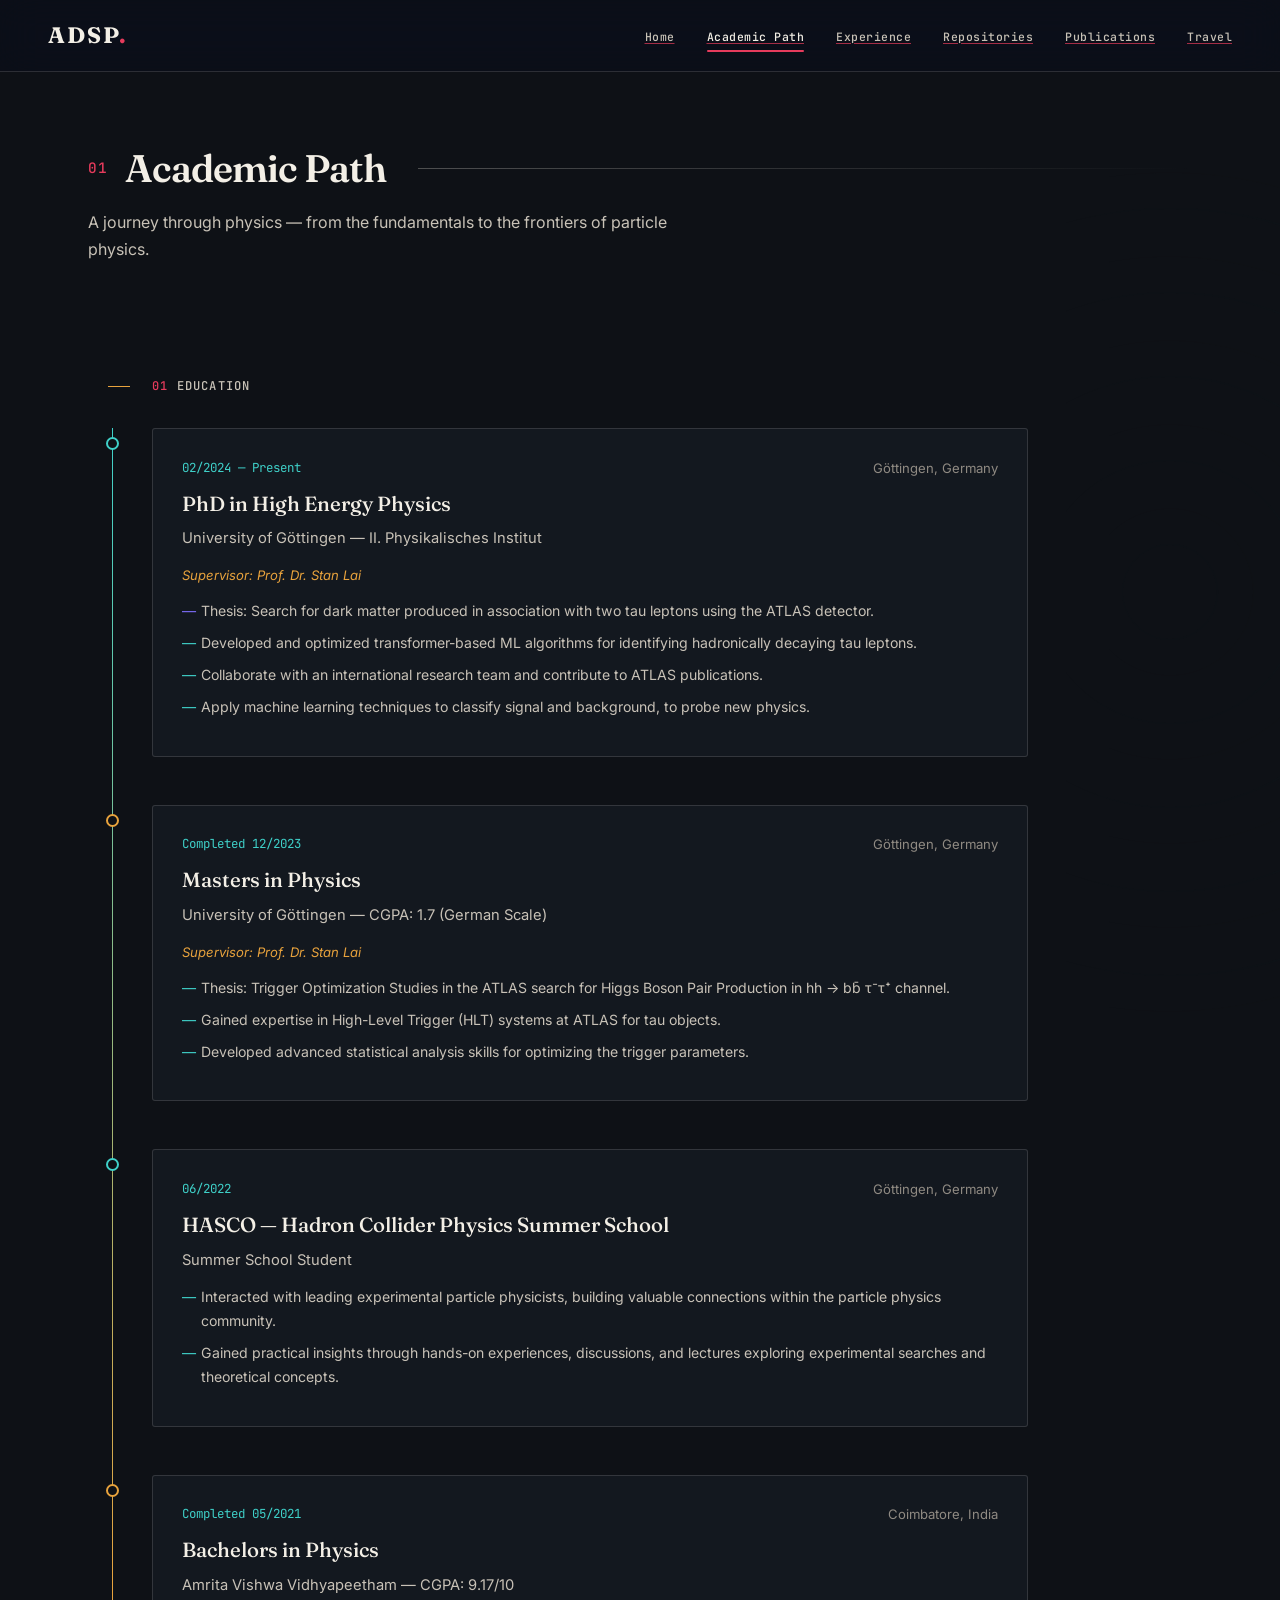
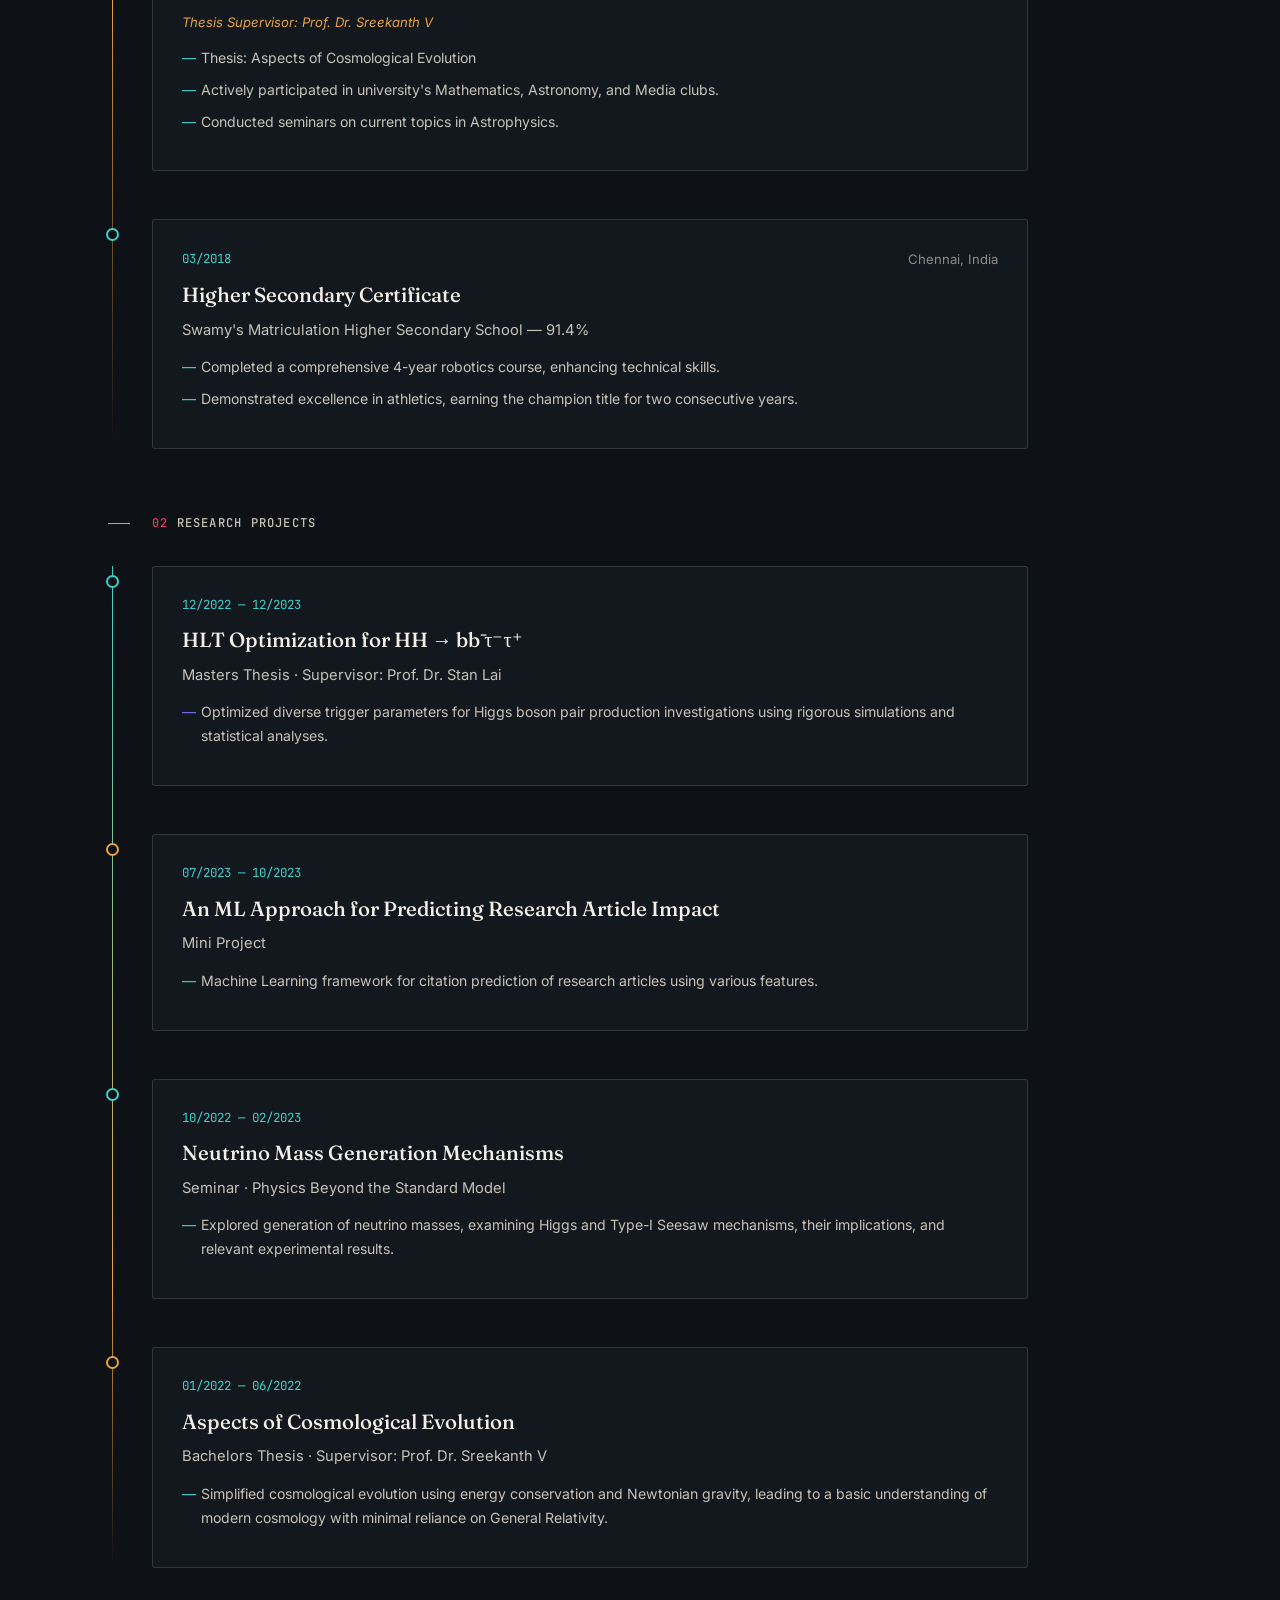
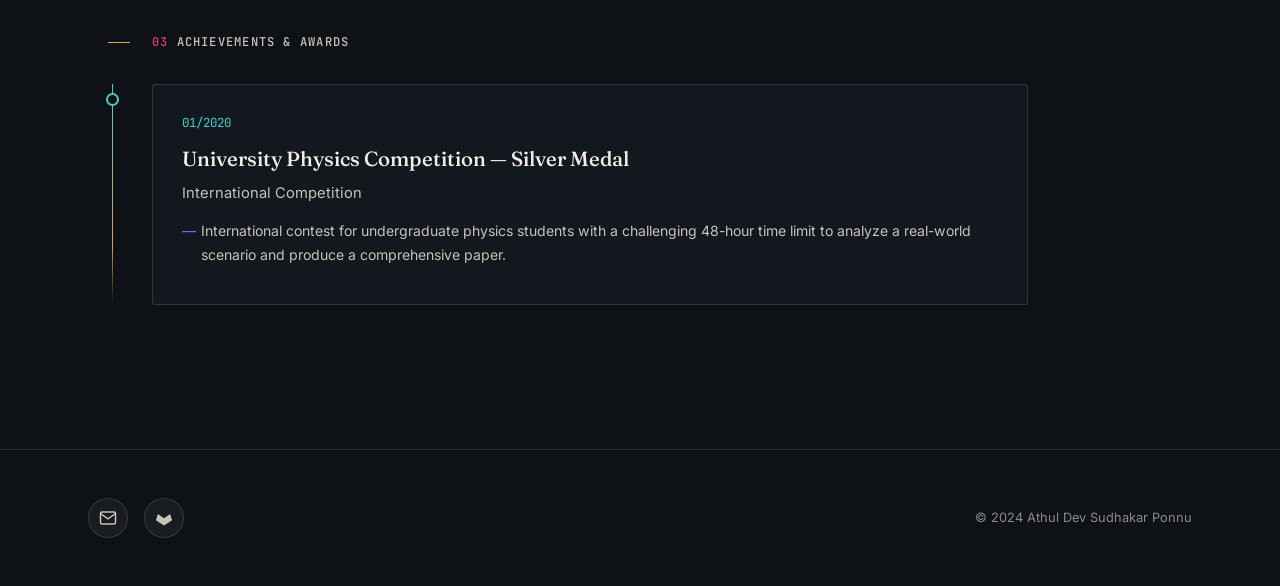
==== commit 5a2a188a: "Make detector fallback visible and bust stale assets" ====
--- a/academic.html
+++ b/academic.html
@@ -9,7 +9,7 @@
     <link rel="preconnect" href="https://fonts.googleapis.com">
     <link rel="preconnect" href="https://fonts.gstatic.com" crossorigin>
     <link href="https://fonts.googleapis.com/css2?family=Fraunces:opsz,wght@9..144,400;9..144,500;9..144,600;9..144,700&family=Inter:wght@300;400;500;600;700&family=JetBrains+Mono:wght@400;500&display=swap" rel="stylesheet">
-    <link rel="stylesheet" href="style.css">
+    <link rel="stylesheet" href="style.css?v=20260721_2">
 </head>
 <body class="page-academic">
 
@@ -243,6 +243,6 @@
         </div>
     </footer>
 
-    <script src="nav.js"></script>
+    <script src="nav.js?v=20260721_2"></script>
 </body>
 </html>
--- a/style.css
+++ b/style.css
@@ -35,12 +35,6 @@
     --accent-aurora: var(--track-cyan);
     --accent-warm: var(--track-amber);
     --accent-sky: var(--track-crimson);
-    --accent-sunset: var(--track-crimson);
-    --accent-violet: var(--signal-violet);
-    --accent-gradient: linear-gradient(90deg, var(--paper), var(--track-crimson));
-    --accent-sunset-gradient: linear-gradient(90deg, var(--track-crimson), var(--track-amber));
-    --border-glow: rgba(63, 209, 201, 0.24);
-    --glow-shadow: none;
 
     /* Typography */
     --font-heading: 'Fraunces', Georgia, serif;
@@ -119,7 +113,7 @@
 img { max-width: 100%; height: auto; }
 
 ::selection {
-    background: rgba(100, 255, 218, 0.2);
+    background: rgba(63, 209, 201, 0.2);
     color: #fff;
 }
 
@@ -143,7 +137,7 @@
 }
 
 .main-nav.scrolled {
-    background: rgba(10, 14, 26, 0.92);
+    background: rgba(14, 17, 22, 0.94);
     box-shadow: 0 4px 30px rgba(0, 0, 0, 0.4);
 }
 
@@ -152,10 +146,13 @@
     font-size: 1.4rem;
     font-weight: 700;
     letter-spacing: 2px;
-    background: var(--accent-gradient);
-    -webkit-background-clip: text;
-    -webkit-text-fill-color: transparent;
-    background-clip: text;
+    color: var(--paper);
+    text-decoration: none;
+}
+
+.nav-brand .nav-logo::after {
+    content: '.';
+    color: var(--track-crimson);
 }
 
 .nav-links {
@@ -165,8 +162,8 @@
 }
 
 .nav-links a {
-    font-family: var(--font-heading);
-    font-size: 0.88rem;
+    font-family: var(--font-mono);
+    font-size: 0.72rem;
     font-weight: 500;
     letter-spacing: 0.5px;
     color: var(--text-secondary);
@@ -182,7 +179,7 @@
     left: 0;
     width: 0;
     height: 2px;
-    background: var(--accent-gradient);
+    background: var(--track-crimson);
     border-radius: 1px;
     transition: width 0.4s var(--ease-out);
 }
@@ -285,7 +282,7 @@
 }
 
 .hero-description strong {
-    color: var(--accent-warm);
+    color: var(--track-amber);
 }
 
 /* Badges */
@@ -346,13 +343,13 @@
 
 .btn-primary {
     background: var(--track-crimson);
-    color: var(--paper);
+    color: var(--ink);
 }
 
 .btn-primary:hover {
     transform: translateY(-2px);
     box-shadow: 0 8px 30px rgba(230, 59, 92, 0.2);
-    color: var(--paper);
+    color: var(--ink);
 }
 
 .btn-secondary {
@@ -407,10 +404,7 @@
     font-family: var(--font-heading);
     font-size: 5rem;
     font-weight: 700;
-    background: var(--accent-gradient);
-    -webkit-background-clip: text;
-    -webkit-text-fill-color: transparent;
-    background-clip: text;
+    color: var(--track-crimson);
 }
 
 .placeholder-active .profile-placeholder {
@@ -429,6 +423,7 @@
     display: grid;
     place-items: center;
     isolation: isolate;
+    contain: layout paint;
 }
 
 .detector-diagram {
@@ -450,34 +445,32 @@
     stroke-width: 3;
     stroke-linecap: round;
     stroke-dasharray: 0.76 0.06 0.1 0.08;
-    opacity: 0;
-    animation: detector-layer-in 900ms var(--ease-out) forwards;
+    opacity: 0.7;
     transform-origin: center;
 }
 
-.layer-tracker { stroke: var(--paper-muted); animation-delay: 120ms; }
-.layer-em { stroke: var(--track-cyan); animation-delay: 200ms; transform: rotate(18deg); }
-.layer-hadronic { stroke: var(--track-amber); animation-delay: 280ms; transform: rotate(-10deg); }
-.layer-muon { stroke: var(--track-crimson); animation-delay: 360ms; transform: rotate(7deg); }
+.layer-tracker { stroke: var(--paper-muted); --detector-delay: 120ms; }
+.layer-em { stroke: var(--track-cyan); --detector-delay: 200ms; transform: rotate(18deg); }
+.layer-hadronic { stroke: var(--track-amber); --detector-delay: 280ms; transform: rotate(-10deg); }
+.layer-muon { stroke: var(--track-crimson); --detector-delay: 360ms; transform: rotate(7deg); }
 
 .track {
     fill: none;
     stroke-width: 2;
     stroke-linecap: round;
     stroke-dasharray: 1;
-    stroke-dashoffset: 1;
-    animation: detector-track-draw 1050ms var(--ease-out) forwards;
-}
-
-.track-crimson { stroke: var(--track-crimson); animation-delay: 480ms; }
-.track-cyan { stroke: var(--track-cyan); animation-delay: 580ms; }
-.track-amber { stroke: var(--track-amber); animation-delay: 680ms; }
-.track-secondary { opacity: 0.58; animation-delay: 760ms; }
+    stroke-dashoffset: 0;
+}
+
+.track-crimson { stroke: var(--track-crimson); --detector-delay: 480ms; }
+.track-cyan { stroke: var(--track-cyan); --detector-delay: 580ms; }
+.track-amber { stroke: var(--track-amber); --detector-delay: 680ms; }
+.track-secondary { opacity: 0.58; --detector-delay: 760ms; }
 
 .interaction-point {
     fill: var(--paper);
-    opacity: 0;
-    animation: interaction-point-in 280ms ease-out 420ms forwards;
+    opacity: 1;
+    --detector-delay: 420ms;
 }
 
 .detector-signature .profile-frame {
@@ -510,8 +503,29 @@
     to { opacity: 0.7; }
 }
 
-@keyframes detector-track-draw { to { stroke-dashoffset: 0; } }
-@keyframes interaction-point-in { to { opacity: 1; } }
+@keyframes detector-track-draw {
+    from { stroke-dashoffset: 1; }
+    to { stroke-dashoffset: 0; }
+}
+
+@keyframes interaction-point-in {
+    from { opacity: 0; }
+    to { opacity: 1; }
+}
+
+@media (prefers-reduced-motion: no-preference) {
+    .detector-layer {
+        animation: detector-layer-in 900ms var(--ease-out) var(--detector-delay, 0ms) both;
+    }
+
+    .track {
+        animation: detector-track-draw 1050ms var(--ease-out) var(--detector-delay, 0ms) both;
+    }
+
+    .interaction-point {
+        animation: interaction-point-in 280ms ease-out var(--detector-delay, 0ms) both;
+    }
+}
 
 /* Scroll indicator */
 .scroll-indicator {
@@ -530,12 +544,7 @@
 }
 
 .scroll-arrow {
-    animation: bounce 2s ease-in-out infinite;
-}
-
-@keyframes bounce {
-    0%, 100% { transform: translateY(0); }
-    50% { transform: translateY(6px); }
+    transform: translateY(2px);
 }
 
 /* ---------- Sections (Shared) ---------- */
@@ -606,29 +615,29 @@
 .info-card {
     background: var(--bg-card);
     border: 1px solid var(--border-color);
-    border-radius: var(--radius-lg);
+    border-radius: 3px;
     padding: 1.5rem;
-    backdrop-filter: blur(12px);
+    backdrop-filter: none;
     transition: all 0.4s var(--ease-out);
 }
 
 .info-card:hover {
     background: var(--bg-card-hover);
-    border-color: var(--border-glow);
+    border-color: var(--border-strong);
     transform: translateY(-4px);
-    box-shadow: var(--glow-shadow);
+    box-shadow: var(--card-shadow);
 }
 
 .info-card-icon {
     width: 44px;
     height: 44px;
     border-radius: var(--radius-sm);
-    background: rgba(100, 255, 218, 0.08);
+    background: rgba(63, 209, 201, 0.08);
     display: flex;
     align-items: center;
     justify-content: center;
     margin-bottom: 1rem;
-    color: var(--accent-aurora);
+    color: var(--track-cyan);
 }
 
 .info-card h3 {
@@ -649,9 +658,9 @@
     font-size: 0.78rem;
     padding: 0.3rem 0.7rem;
     border-radius: 100px;
-    background: rgba(100, 255, 218, 0.06);
-    border: 1px solid rgba(100, 255, 218, 0.1);
-    color: var(--accent-aurora);
+    background: rgba(63, 209, 201, 0.06);
+    border: 1px solid rgba(63, 209, 201, 0.1);
+    color: var(--track-cyan);
 }
 
 .contact-info a {
@@ -683,7 +692,7 @@
 .skill-group h4 {
     font-family: var(--font-mono);
     font-size: 0.78rem;
-    color: var(--accent-aurora);
+    color: var(--track-cyan);
     letter-spacing: 1px;
     text-transform: uppercase;
     margin-bottom: 0.8rem;
@@ -706,7 +715,7 @@
 }
 
 .skill-pill:hover {
-    border-color: var(--border-glow);
+    border-color: var(--border-strong);
     color: var(--text-primary);
     background: var(--bg-card-hover);
 }
@@ -721,7 +730,7 @@
 .quicklink-card {
     background: var(--bg-card);
     border: 1px solid var(--border-color);
-    border-radius: var(--radius-lg);
+    border-radius: 3px;
     padding: 2rem;
     display: flex;
     flex-direction: column;
@@ -738,17 +747,20 @@
     left: 0;
     right: 0;
     height: 3px;
-    background: var(--accent-gradient);
+    background: var(--track-crimson);
     transform: scaleX(0);
     transform-origin: left;
     transition: transform 0.4s var(--ease-out);
 }
 
+.quicklink-card:nth-child(2n)::before { background: var(--track-cyan); }
+.quicklink-card:nth-child(3n)::before { background: var(--track-amber); }
+
 .quicklink-card:hover {
     background: var(--bg-card-hover);
-    border-color: var(--border-glow);
+    border-color: var(--border-strong);
     transform: translateY(-6px);
-    box-shadow: var(--glow-shadow);
+    box-shadow: var(--card-shadow);
     color: var(--text-primary);
 }
 
@@ -757,7 +769,7 @@
 }
 
 .quicklink-icon {
-    color: var(--accent-aurora);
+    color: var(--track-cyan);
     margin-bottom: 0.5rem;
 }
 
@@ -777,7 +789,7 @@
 
 .quicklink-arrow {
     font-size: 1.2rem;
-    color: var(--accent-aurora);
+    color: var(--track-cyan);
     transition: transform 0.3s ease;
 }
 
@@ -821,8 +833,8 @@
 }
 
 .footer-links a:hover {
-    color: var(--accent-aurora);
-    border-color: var(--border-glow);
+    color: var(--track-cyan);
+    border-color: var(--border-strong);
     transform: translateY(-2px);
 }
 
@@ -1081,10 +1093,7 @@
     font-family: var(--font-heading);
     font-size: 2rem;
     font-weight: 700;
-    background: var(--accent-gradient);
-    -webkit-background-clip: text;
-    -webkit-text-fill-color: transparent;
-    background-clip: text;
+    color: var(--paper);
 }
 
 .pub-stat-label {
@@ -1100,10 +1109,10 @@
     color: var(--text-muted);
     margin-bottom: 2rem;
     padding: 1rem 1.5rem;
-    background: rgba(100, 255, 218, 0.03);
+    background: rgba(63, 209, 201, 0.03);
     border: 1px solid var(--border-color);
     border-radius: var(--radius-md);
-    border-left: 3px solid var(--accent-aurora);
+    border-left: 3px solid var(--track-cyan);
 }
 
 .pub-list {
@@ -1123,7 +1132,7 @@
 
 .pub-card:hover {
     background: var(--bg-card-hover);
-    border-color: var(--border-glow);
+    border-color: var(--border-strong);
     transform: translateX(4px);
 }
 
@@ -1141,7 +1150,7 @@
 }
 
 .pub-card h3 a:hover {
-    color: var(--accent-aurora);
+    color: var(--track-cyan);
 }
 
 .pub-authors {
@@ -1156,7 +1165,7 @@
 
 .pub-venue {
     font-size: 0.78rem;
-    color: var(--accent-sky);
+    color: var(--track-crimson);
     font-style: italic;
     margin-bottom: 0.2rem;
     white-space: nowrap;
@@ -1174,11 +1183,11 @@
 .pub-year {
     font-family: var(--font-mono);
     font-size: 0.75rem;
-    color: var(--accent-aurora);
+    color: var(--track-cyan);
     padding: 0.2rem 0.6rem;
     border-radius: 100px;
-    background: rgba(100, 255, 218, 0.06);
-    border: 1px solid rgba(100, 255, 218, 0.12);
+    background: rgba(63, 209, 201, 0.06);
+    border: 1px solid rgba(63, 209, 201, 0.12);
 }
 
 .pub-citations {
@@ -1188,14 +1197,14 @@
 
 .pub-link {
     font-size: 0.78rem;
-    color: var(--accent-aurora);
+    color: var(--track-cyan);
     text-decoration: none;
     display: inline-flex;
     align-items: center;
     gap: 0.3rem;
 }
 
-.pub-link:hover { color: var(--accent-warm); }
+.pub-link:hover { color: var(--track-amber); }
 
 .pub-loading {
     text-align: center;
@@ -1207,7 +1216,7 @@
     width: 32px;
     height: 32px;
     border: 3px solid var(--border-color);
-    border-top-color: var(--accent-aurora);
+    border-top-color: var(--track-cyan);
     border-radius: 50%;
     animation: spin 0.8s linear infinite;
     margin: 0 auto 1rem;
@@ -1267,8 +1276,8 @@
 
 .globe-controls button:hover,
 .globe-controls button.active {
-    border-color: var(--accent-aurora);
-    color: var(--accent-aurora);
+    border-color: var(--track-cyan);
+    color: var(--track-cyan);
 }
 
 .travel-upload {
@@ -1302,8 +1311,8 @@
 }
 
 .upload-area:hover {
-    border-color: var(--accent-aurora);
-    background: rgba(100, 255, 218, 0.03);
+    border-color: var(--track-cyan);
+    background: rgba(63, 209, 201, 0.03);
 }
 
 .upload-area input[type="file"] {
@@ -1312,7 +1321,7 @@
 
 .upload-area label {
     cursor: pointer;
-    color: var(--accent-aurora);
+    color: var(--track-cyan);
     font-size: 0.88rem;
 }
 
@@ -1331,9 +1340,9 @@
 }
 
 .place-card:hover {
-    border-color: var(--border-glow);
+    border-color: var(--border-strong);
     transform: translateY(-3px);
-    box-shadow: var(--glow-shadow);
+    box-shadow: var(--card-shadow);
 }
 
 .place-card h4 {
@@ -1345,7 +1354,7 @@
 
 .place-card .place-country {
     font-size: 0.82rem;
-    color: var(--accent-warm);
+    color: var(--track-amber);
     margin-bottom: 0.3rem;
 }
 
@@ -1379,7 +1388,7 @@
     font-family: var(--font-heading);
     font-size: 1.4rem;
     font-weight: 700;
-    color: var(--accent-aurora);
+    color: var(--track-cyan);
     margin-bottom: 0.2rem;
 }
 
@@ -1462,7 +1471,7 @@
     font-family: var(--font-heading);
     font-size: 1.3rem;
     font-weight: 700;
-    color: var(--accent-aurora);
+    color: var(--track-cyan);
     margin-bottom: 0.25rem;
 }
 
@@ -1564,12 +1573,12 @@
     align-items: center;
     gap: 0.6rem;
     padding: 0.75rem 1.2rem;
-    background: rgba(100, 255, 218, 0.03);
+    background: rgba(63, 209, 201, 0.03);
     border-bottom: 1px solid var(--border-color);
 }
 
 .video-pane-icon {
-    color: var(--accent-aurora);
+    color: var(--track-cyan);
     display: flex;
     align-items: center;
 }
@@ -1599,8 +1608,8 @@
     padding: 0;
 }
 .video-pane-close:hover {
-    color: var(--accent-sunset);
-    border-color: var(--accent-sunset);
+    color: var(--track-crimson);
+    border-color: var(--track-crimson);
 }
 
 .video-pane-body {
@@ -1644,12 +1653,12 @@
 .video-hint-text {
     font-family: var(--font-mono);
     font-size: 0.75rem !important;
-    color: var(--accent-aurora) !important;
+    color: var(--track-cyan) !important;
     opacity: 0.7;
 }
 
 .video-hint-text code {
-    color: var(--accent-warm);
+    color: var(--track-amber);
 }
 
 /* Google Photos / external video card */
@@ -1659,17 +1668,17 @@
     gap: 1.5rem;
     padding: 2.5rem 2rem;
     text-decoration: none;
-    background: linear-gradient(135deg, rgba(100, 255, 218, 0.04) 0%, rgba(116, 185, 255, 0.04) 100%);
+    background: linear-gradient(135deg, rgba(63, 209, 201, 0.04) 0%, rgba(230, 59, 92, 0.04) 100%);
     transition: background 0.25s;
     color: var(--text-primary);
 }
 .video-external-card:hover {
-    background: linear-gradient(135deg, rgba(100, 255, 218, 0.08) 0%, rgba(116, 185, 255, 0.08) 100%);
+    background: linear-gradient(135deg, rgba(63, 209, 201, 0.08) 0%, rgba(230, 59, 92, 0.08) 100%);
     color: var(--text-primary);
 }
 
 .video-external-icon {
-    color: var(--accent-aurora);
+    color: var(--track-cyan);
     opacity: 0.85;
     flex-shrink: 0;
     transition: transform 0.2s var(--ease-spring);
@@ -1692,9 +1701,9 @@
     font-weight: 600;
     letter-spacing: 0.06em;
     text-transform: uppercase;
-    color: var(--accent-sky);
-    background: rgba(116, 185, 255, 0.08);
-    border: 1px solid rgba(116, 185, 255, 0.2);
+    color: var(--track-crimson);
+    background: rgba(230, 59, 92, 0.08);
+    border: 1px solid rgba(230, 59, 92, 0.2);
     padding: 0.2rem 0.6rem;
     border-radius: 4px;
     width: fit-content;
@@ -1864,7 +1873,7 @@
 .activity-tick {
     width: 1px;
     height: 4px;
-    background: rgba(100, 255, 218, 0.3);
+    background: rgba(63, 209, 201, 0.3);
     justify-self: center;
 }
 
@@ -1886,14 +1895,14 @@
 .activity-cell:hover {
     transform: scale(1.3);
     z-index: 2;
-    box-shadow: 0 0 6px rgba(100, 255, 218, 0.4);
+    box-shadow: 0 0 6px rgba(63, 209, 201, 0.4);
 }
 
 .activity-cell.level-0 { background: rgba(255, 255, 255, 0.03); border: 1px solid rgba(255, 255, 255, 0.02); }
-.activity-cell.level-1 { background: rgba(100, 255, 218, 0.25); }
-.activity-cell.level-2 { background: rgba(100, 255, 218, 0.4); }
-.activity-cell.level-3 { background: rgba(100, 255, 218, 0.7); }
-.activity-cell.level-4 { background: var(--accent-aurora); }
+.activity-cell.level-1 { background: rgba(63, 209, 201, 0.25); }
+.activity-cell.level-2 { background: rgba(63, 209, 201, 0.4); }
+.activity-cell.level-3 { background: rgba(63, 209, 201, 0.7); }
+.activity-cell.level-4 { background: var(--track-cyan); }
 
 .activity-footer {
     display: flex;
@@ -1916,10 +1925,10 @@
 }
 
 .legend-cell.level-0 { background: rgba(255, 255, 255, 0.03); }
-.legend-cell.level-1 { background: rgba(100, 255, 218, 0.25); }
-.legend-cell.level-2 { background: rgba(100, 255, 218, 0.4); }
-.legend-cell.level-3 { background: rgba(100, 255, 218, 0.7); }
-.legend-cell.level-4 { background: var(--accent-aurora); }
+.legend-cell.level-1 { background: rgba(63, 209, 201, 0.25); }
+.legend-cell.level-2 { background: rgba(63, 209, 201, 0.4); }
+.legend-cell.level-3 { background: rgba(63, 209, 201, 0.7); }
+.legend-cell.level-4 { background: var(--track-cyan); }
 
 .repos-grid {
     display: grid;
@@ -1945,11 +1954,11 @@
     transition: all 0.4s var(--ease-out);
     position: relative;
     overflow: hidden;
-    animation: fadeSlideUp 0.5s var(--ease-out) both;
+    animation: none;
 }
 
 .repo-card:hover {
-    border-color: var(--border-glow);
+    border-color: var(--border-strong);
     background: var(--bg-card-hover);
     transform: translateY(-4px);
 }
@@ -1971,13 +1980,13 @@
 }
 
 .repo-header h3 a:hover {
-    color: var(--accent-aurora);
+    color: var(--track-cyan);
 }
 
 .gitlab-badge {
     background: rgba(255, 169, 77, 0.08);
     border: 1px solid rgba(255, 169, 77, 0.2);
-    color: var(--accent-warm);
+    color: var(--track-amber);
     padding: 0.15rem 0.4rem;
     border-radius: 4px;
     font-size: 0.68rem;
@@ -2115,6 +2124,7 @@
 .pub-stat {
     position: relative;
     min-width: 0;
+    flex: 1;
     padding: 1.4rem;
 }
 
@@ -2124,6 +2134,7 @@
     font-family: var(--font-mono);
     font-size: clamp(1.5rem, 3vw, 2.15rem);
     font-weight: 500;
+    -webkit-text-fill-color: currentColor;
 }
 .pub-stat-label {
     color: var(--paper-dim);
@@ -2245,3 +2256,125 @@
     .track { stroke-dashoffset: 0; }
     .interaction-point { opacity: 1; }
 }
+
+/* ---------- Responsive refinements ---------- */
+@media (max-width: 900px) {
+    .detector-signature {
+        width: min(72vw, 460px);
+        margin-inline: auto;
+    }
+
+    .detector-signature .profile-frame {
+        width: clamp(150px, 27vw, 196px);
+        height: clamp(150px, 27vw, 196px);
+    }
+
+    .detector-caption { right: 1%; bottom: 5%; }
+}
+
+@media (max-width: 768px) {
+    :root {
+        --nav-height: 64px;
+    }
+
+    .main-nav { padding-inline: 1rem; }
+
+    .nav-links {
+        width: min(86vw, 320px);
+        background: rgba(14, 17, 22, 0.98);
+        border-left-color: var(--border-strong);
+    }
+
+    .nav-links a {
+        display: flex;
+        min-height: 44px;
+        align-items: center;
+        font-family: var(--font-mono);
+        font-size: 0.76rem;
+    }
+
+    .hero {
+        min-height: auto;
+        padding-top: calc(var(--nav-height) + 2.25rem);
+        padding-bottom: 5rem;
+    }
+
+    .hero-content { gap: 1.25rem; }
+    .hero-name { font-size: clamp(2.5rem, 13vw, 4rem); }
+    .hero-tagline { font-size: 0.86rem; }
+    .hero-description { font-size: 0.94rem; line-height: 1.72; }
+
+    .detector-signature { width: min(92vw, 420px); }
+    .detector-signature .profile-frame {
+        width: clamp(142px, 38vw, 182px);
+        height: clamp(142px, 38vw, 182px);
+    }
+    .detector-caption { font-size: 0.52rem; }
+
+    .hero-badges,
+    .hero-cta { justify-content: flex-start; }
+    .hero-text { text-align: left; }
+    .hero-cta { display: grid; grid-template-columns: 1fr 1fr; }
+    .btn { justify-content: center; padding-inline: 0.9rem; min-height: 44px; }
+    .scroll-indicator { display: none; }
+
+    .about-section,
+    .quicklinks-section { padding: 4.5rem 0; }
+    .section-title { align-items: baseline; gap: 0.65rem; }
+    .section-title::after { display: none; }
+    .page-header { padding-top: calc(var(--nav-height) + 3rem); }
+
+    .timeline-item { padding-left: 42px; margin-bottom: 1.5rem; }
+    .timeline::before { left: 12px; }
+    .timeline-dot { left: 6px; }
+    .timeline-card { padding: 1.35rem; }
+    .timeline-label { padding-left: 42px; }
+    .timeline-label::before { left: 8px; }
+
+    .pub-stats { display: grid; grid-template-columns: 1fr 1fr; }
+    .pub-stat + .pub-stat { border-left: 1px solid var(--border-color); }
+    .pub-stat:nth-child(3) { border-left: 0; }
+    .pub-stat:nth-child(n + 3) { border-top: 1px solid var(--border-color); }
+
+    .travel-stats-bar {
+        display: grid;
+        grid-template-columns: 1fr 1fr;
+        gap: 0;
+        padding: 0;
+    }
+    .stat-item { padding: 1rem 0.75rem; }
+    .stat-item + .stat-item { border-left: 1px solid var(--border-color); }
+    .stat-item:nth-child(3) { border-left: 0; }
+    .stat-item:nth-child(n + 3) { border-top: 1px solid var(--border-color); }
+    .stat-item:not(:last-child) { padding-bottom: 1rem; }
+
+    .globe-controls {
+        position: static;
+        display: grid;
+        grid-template-columns: 1fr 1fr;
+        margin: 0.75rem;
+    }
+
+    .activity-card { padding: 1rem; }
+    .repo-meta { flex-wrap: wrap; gap: 0.65rem; }
+    .repo-meta > span:last-child { width: 100%; margin-left: 0 !important; }
+
+    .page-academic::before,
+    .page-repositories::before {
+        width: 120vw;
+        right: -70vw;
+    }
+}
+
+@media (max-width: 420px) {
+    .section-container { padding-inline: 1rem; }
+    .hero { padding-inline: 1rem; }
+    .hero-cta { grid-template-columns: 1fr; }
+    .hero-name { font-size: clamp(2.35rem, 14vw, 3.2rem); }
+    .badge { width: 100%; }
+    .detector-caption { display: none; }
+    .timeline-meta { display: grid; }
+    .pub-card,
+    .repo-card { padding: 1.15rem; }
+    .globe-controls { grid-template-columns: 1fr; }
+}
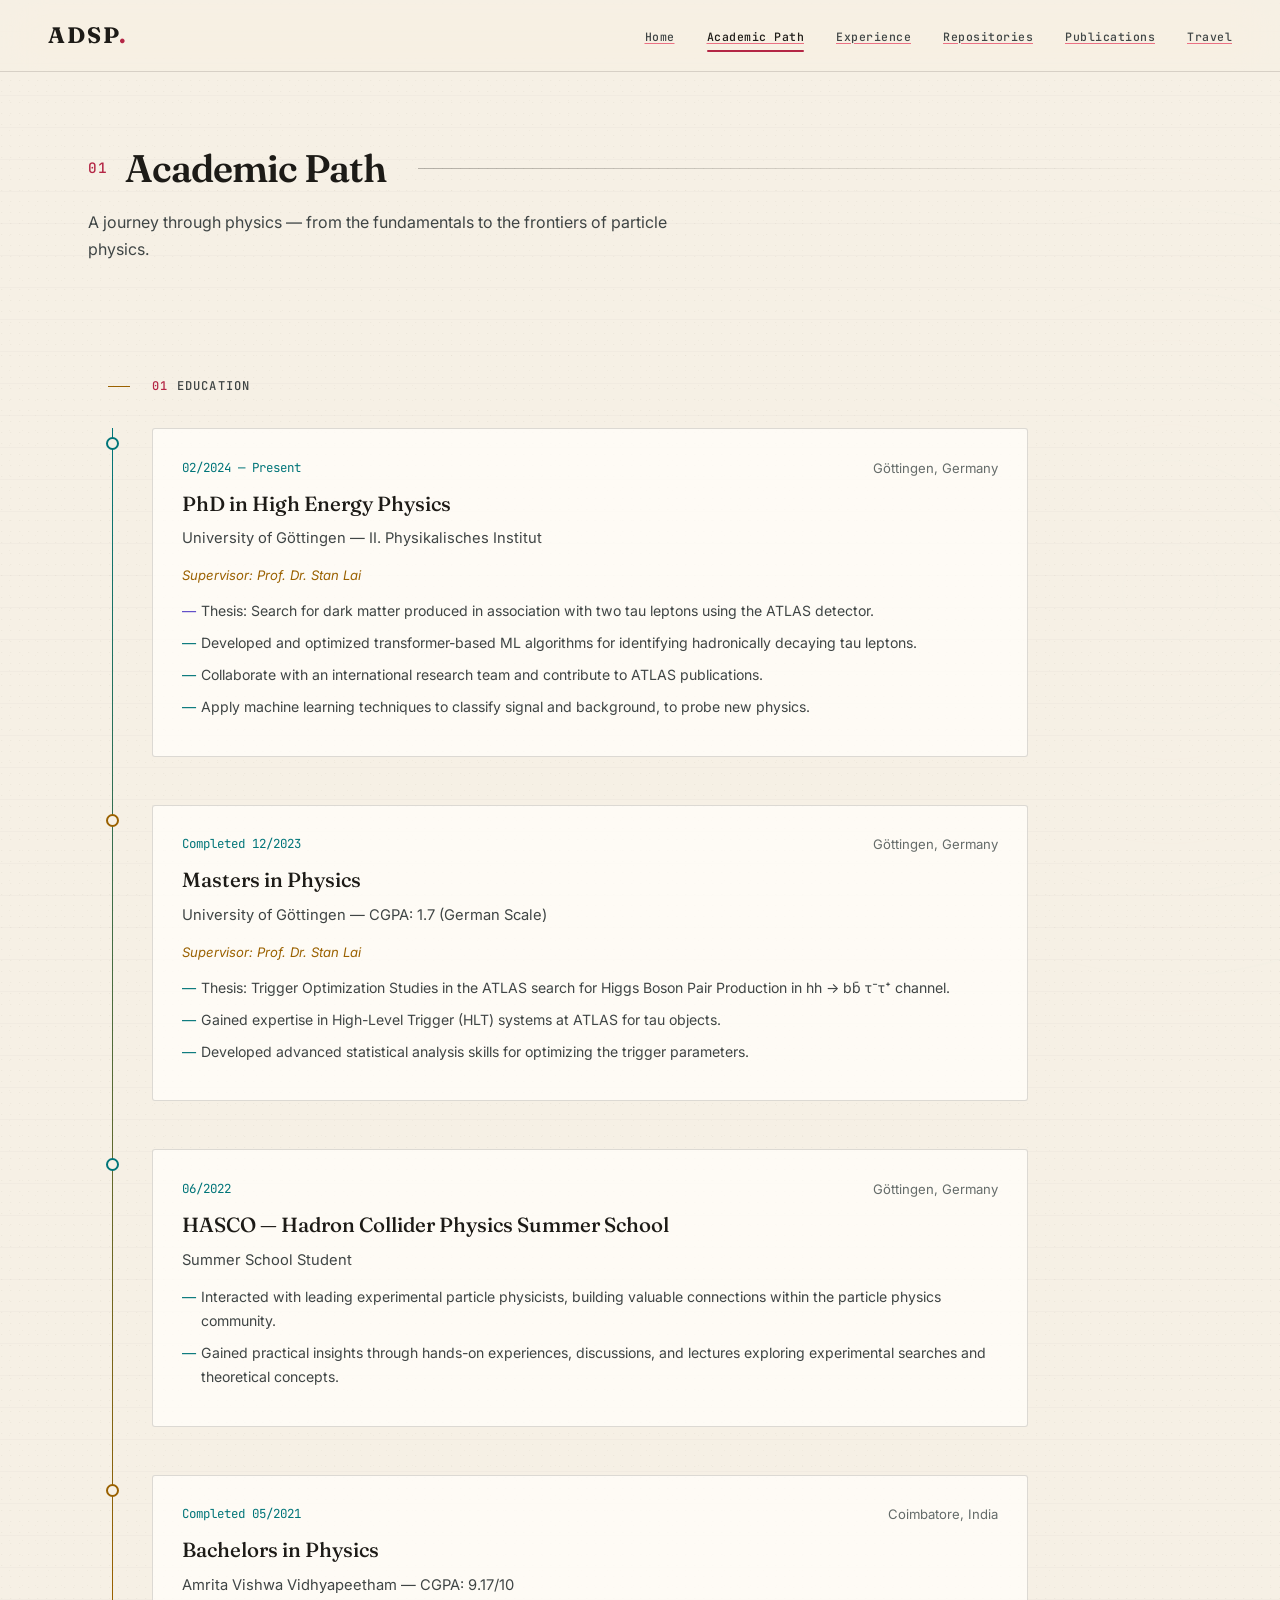
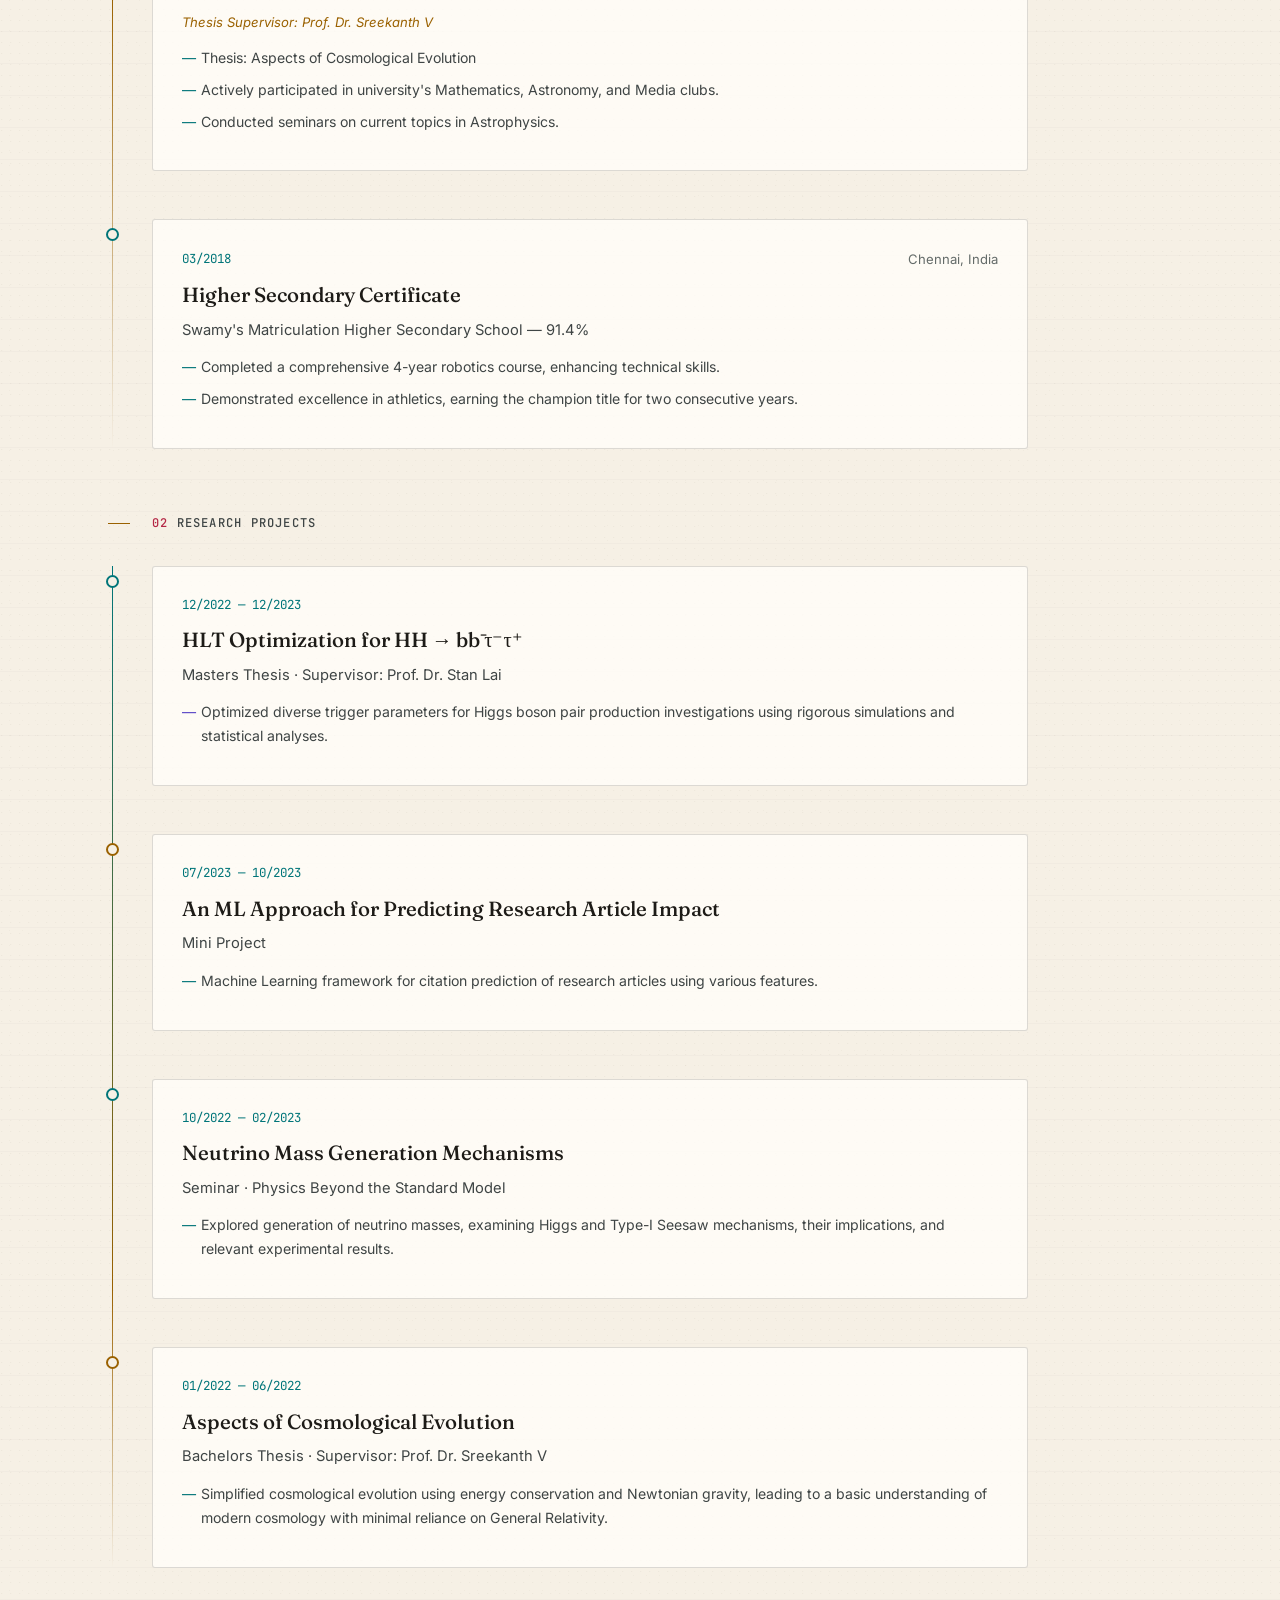
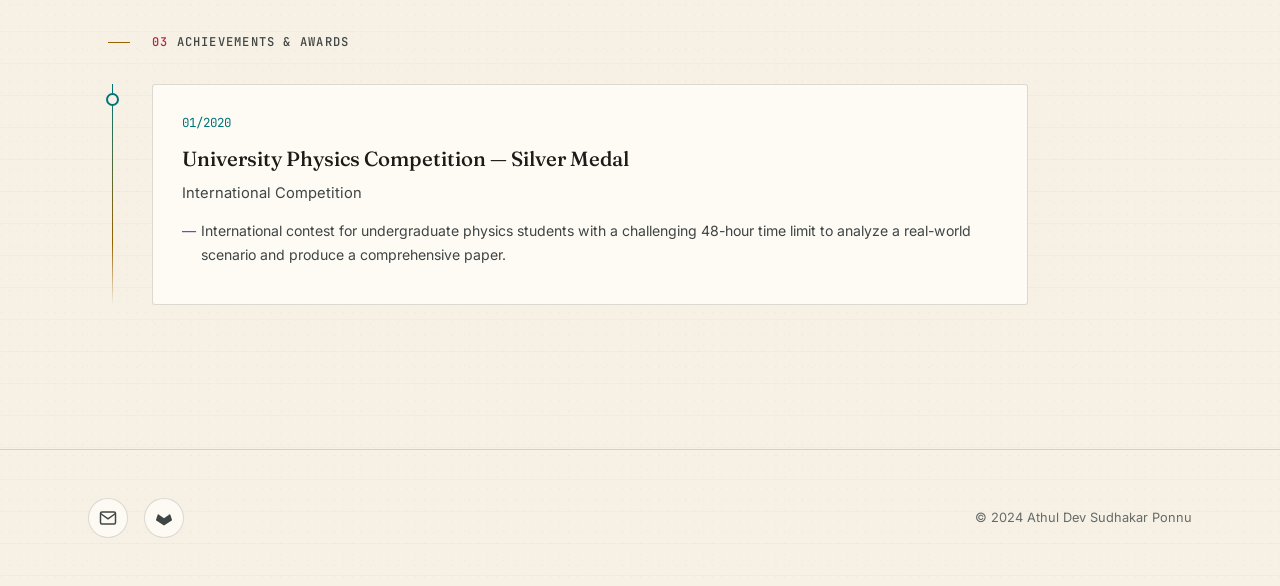
==== commit 8441538a: "Add paper theme and interactive experience tabs" ====
--- a/academic.html
+++ b/academic.html
@@ -9,7 +9,7 @@
     <link rel="preconnect" href="https://fonts.googleapis.com">
     <link rel="preconnect" href="https://fonts.gstatic.com" crossorigin>
     <link href="https://fonts.googleapis.com/css2?family=Fraunces:opsz,wght@9..144,400;9..144,500;9..144,600;9..144,700&family=Inter:wght@300;400;500;600;700&family=JetBrains+Mono:wght@400;500&display=swap" rel="stylesheet">
-    <link rel="stylesheet" href="style.css?v=20260721_2">
+    <link rel="stylesheet" href="style.css?v=20260721_3">
 </head>
 <body class="page-academic">
 
@@ -243,6 +243,6 @@
         </div>
     </footer>
 
-    <script src="nav.js?v=20260721_2"></script>
+    <script src="nav.js?v=20260721_3"></script>
 </body>
 </html>
--- a/style.css
+++ b/style.css
@@ -6,30 +6,30 @@
 /* ---------- CSS Custom Properties ---------- */
 :root {
     /* Identity palette */
-    --ink: #0e1116;
-    --ink-raised: #151a21;
-    --ink-soft: #1c222b;
-    --paper: #f3efe6;
-    --paper-muted: #c8c2b7;
-    --paper-dim: #908b83;
-    --track-amber: #e8a33d;
-    --track-cyan: #3fd1c9;
-    --track-crimson: #e63b5c;
-    --signal-violet: #7b6cf6;
+    --ink: #1d1b17;
+    --ink-raised: #fffdf8;
+    --ink-soft: #ebe4d8;
+    --paper: #f6f0e5;
+    --paper-muted: #3f4545;
+    --paper-dim: #646b69;
+    --track-amber: #9a6100;
+    --track-cyan: #007579;
+    --track-crimson: #b42645;
+    --signal-violet: #5947c7;
 
     /* Semantic surfaces */
-    --bg-deep: var(--ink);
+    --bg-deep: var(--paper);
     --bg-primary: var(--ink-raised);
-    --bg-secondary: rgba(243, 239, 230, 0.035);
-    --bg-card: rgba(243, 239, 230, 0.045);
-    --bg-card-hover: rgba(243, 239, 230, 0.075);
-    --text-primary: var(--paper);
+    --bg-secondary: rgba(29, 27, 23, 0.035);
+    --bg-card: rgba(255, 253, 248, 0.76);
+    --bg-card-hover: rgba(255, 253, 248, 0.98);
+    --text-primary: var(--ink);
     --text-secondary: var(--paper-muted);
     --text-muted: var(--paper-dim);
     --text-accent: var(--track-crimson);
-    --border-color: rgba(243, 239, 230, 0.14);
-    --border-strong: rgba(243, 239, 230, 0.28);
-    --card-shadow: 0 18px 50px rgba(0, 0, 0, 0.24);
+    --border-color: rgba(29, 27, 23, 0.15);
+    --border-strong: rgba(29, 27, 23, 0.3);
+    --card-shadow: 0 18px 45px rgba(73, 59, 37, 0.1);
 
     /* Renderer aliases: protected JS emits these variable names. */
     --accent-aurora: var(--track-cyan);
@@ -66,7 +66,12 @@
 
 body {
     font-family: var(--font-body);
-    background: var(--bg-deep);
+    background-color: var(--bg-deep);
+    background-image:
+        radial-gradient(circle at 20% 30%, rgba(62, 47, 28, 0.045) 0 0.6px, transparent 0.75px),
+        radial-gradient(circle at 74% 68%, rgba(62, 47, 28, 0.035) 0 0.55px, transparent 0.7px),
+        repeating-linear-gradient(to bottom, transparent 0 31px, rgba(58, 49, 37, 0.025) 31px 32px);
+    background-size: 9px 11px, 13px 15px, 100% 32px;
     color: var(--text-primary);
     line-height: 1.7;
     overflow-x: hidden;
@@ -96,7 +101,7 @@
 }
 
 a {
-    color: var(--paper);
+    color: var(--text-primary);
     text-decoration-color: rgba(230, 59, 92, 0.7);
     text-decoration-thickness: 1px;
     text-underline-offset: 0.2em;
@@ -105,7 +110,7 @@
 a:hover { color: var(--track-cyan); text-decoration-color: currentColor; }
 
 :where(a, button, [tabindex]):focus-visible {
-    outline: 2px solid var(--paper);
+    outline: 2px solid var(--ink);
     outline-offset: 4px;
     box-shadow: 0 0 0 6px var(--track-crimson);
 }
@@ -114,7 +119,7 @@
 
 ::selection {
     background: rgba(63, 209, 201, 0.2);
-    color: #fff;
+    color: var(--ink);
 }
 
 /* ---------- Navigation ---------- */
@@ -129,7 +134,7 @@
     align-items: center;
     justify-content: space-between;
     padding: 0 clamp(1.5rem, 4vw, 3rem);
-    background: rgba(10, 14, 26, 0.6);
+    background: rgba(246, 240, 229, 0.78);
     backdrop-filter: blur(20px) saturate(150%);
     -webkit-backdrop-filter: blur(20px) saturate(150%);
     border-bottom: 1px solid var(--border-color);
@@ -137,8 +142,8 @@
 }
 
 .main-nav.scrolled {
-    background: rgba(14, 17, 22, 0.94);
-    box-shadow: 0 4px 30px rgba(0, 0, 0, 0.4);
+    background: rgba(246, 240, 229, 0.95);
+    box-shadow: 0 4px 24px rgba(73, 59, 37, 0.09);
 }
 
 .nav-brand .nav-logo {
@@ -146,7 +151,7 @@
     font-size: 1.4rem;
     font-weight: 700;
     letter-spacing: 2px;
-    color: var(--paper);
+    color: var(--ink);
     text-decoration: none;
 }
 
@@ -343,25 +348,25 @@
 
 .btn-primary {
     background: var(--track-crimson);
-    color: var(--ink);
+    color: var(--paper);
 }
 
 .btn-primary:hover {
     transform: translateY(-2px);
     box-shadow: 0 8px 30px rgba(230, 59, 92, 0.2);
-    color: var(--ink);
+    color: var(--paper);
 }
 
 .btn-secondary {
     background: transparent;
-    color: var(--paper);
+    color: var(--ink);
     border: 1px solid var(--border-strong);
 }
 
 .btn-secondary:hover {
-    background: rgba(243, 239, 230, 0.07);
+    background: rgba(29, 27, 23, 0.055);
     transform: translateY(-2px);
-    color: var(--paper);
+    color: var(--ink);
 }
 
 /* Profile Visual */
@@ -435,7 +440,7 @@
 }
 
 .detector-grid line {
-    stroke: rgba(243, 239, 230, 0.09);
+    stroke: rgba(29, 27, 23, 0.11);
     stroke-width: 1;
     stroke-dasharray: 3 9;
 }
@@ -468,7 +473,7 @@
 .track-secondary { opacity: 0.58; --detector-delay: 760ms; }
 
 .interaction-point {
-    fill: var(--paper);
+    fill: var(--ink);
     opacity: 1;
     --detector-delay: 420ms;
 }
@@ -481,7 +486,7 @@
     border: 1px solid rgba(243, 239, 230, 0.42);
     border-radius: 50%;
     background: var(--ink);
-    box-shadow: 0 20px 70px rgba(0, 0, 0, 0.35);
+    box-shadow: 0 20px 55px rgba(73, 59, 37, 0.16);
 }
 
 .detector-caption {
@@ -942,7 +947,7 @@
 .timeline-card {
     position: relative;
     overflow: hidden;
-    background: rgba(21, 26, 33, 0.88);
+    background: rgba(255, 253, 248, 0.82);
     border: 1px solid var(--border-color);
     border-radius: 3px;
     padding: 1.7rem 1.8rem 1.8rem;
@@ -1061,6 +1066,180 @@
     width: 22px;
     height: 1px;
     background: var(--track-amber);
+}
+
+/* ---------- Interactive work experience ---------- */
+.experience-switcher {
+    display: grid;
+    gap: 1rem;
+    max-width: 980px;
+}
+
+.experience-tabs-ready {
+    grid-template-columns: minmax(190px, 0.72fr) minmax(0, 2fr);
+    align-items: start;
+    gap: clamp(1.25rem, 4vw, 3.5rem);
+}
+
+.experience-tablist {
+    display: grid;
+    gap: 0.55rem;
+    position: relative;
+}
+
+.experience-tablist::before {
+    content: '';
+    position: absolute;
+    top: 0.4rem;
+    bottom: 0.4rem;
+    left: -1rem;
+    width: 1px;
+    background: linear-gradient(to bottom, var(--track-cyan), rgba(81, 199, 207, 0.08));
+}
+
+.experience-tab {
+    width: 100%;
+    min-height: 64px;
+    display: grid;
+    grid-template-columns: 34px 1fr 16px;
+    align-items: center;
+    gap: 0.75rem;
+    padding: 0.7rem 0.75rem;
+    color: var(--text-muted);
+    text-align: left;
+    background: transparent;
+    border: 1px solid transparent;
+    border-radius: 3px;
+    cursor: pointer;
+    transition: color 180ms ease, background-color 180ms ease, border-color 180ms ease, transform 180ms var(--ease-out);
+}
+
+.experience-tab:hover {
+    color: var(--ink);
+    background: rgba(29, 27, 23, 0.04);
+    transform: translateX(3px);
+}
+
+.experience-tab:focus-visible {
+    outline: 2px solid var(--track-cyan);
+    outline-offset: 3px;
+}
+
+.experience-tab.is-active {
+    color: var(--ink);
+    background: rgba(81, 199, 207, 0.08);
+    border-color: rgba(81, 199, 207, 0.24);
+}
+
+.experience-tab-mark {
+    width: 34px;
+    height: 34px;
+    display: grid;
+    place-items: center;
+    border-radius: 50%;
+    font-family: var(--font-mono);
+    font-size: 0.62rem;
+    font-weight: 500;
+    letter-spacing: 0.04em;
+    color: var(--track-cyan);
+    background: var(--bg-deep);
+    border: 1px solid var(--border-strong);
+    transition: color 180ms ease, border-color 180ms ease, background-color 180ms ease;
+}
+
+.experience-tab.is-active .experience-tab-mark {
+    color: var(--bg-deep);
+    background: var(--track-cyan);
+    border-color: var(--track-cyan);
+}
+
+.experience-tab strong,
+.experience-tab small {
+    display: block;
+}
+
+.experience-tab strong {
+    font-family: var(--font-heading);
+    font-size: 0.98rem;
+    font-weight: 500;
+    color: inherit;
+}
+
+.experience-tab small {
+    margin-top: 0.1rem;
+    font-family: var(--font-mono);
+    font-size: 0.62rem;
+    letter-spacing: 0.04em;
+    color: var(--text-muted);
+}
+
+.experience-tab-arrow {
+    opacity: 0;
+    transform: translateX(-4px);
+    transition: opacity 180ms ease, transform 180ms var(--ease-out);
+}
+
+.experience-tab.is-active .experience-tab-arrow {
+    opacity: 1;
+    transform: translateX(0);
+}
+
+.experience-panels {
+    min-width: 0;
+}
+
+.experience-panel {
+    position: relative;
+    overflow: hidden;
+    min-height: 360px;
+    padding: clamp(1.4rem, 3vw, 2.3rem);
+    background: rgba(255, 253, 248, 0.84);
+    border: 1px solid var(--border-color);
+    border-radius: 3px;
+    box-shadow: var(--card-shadow);
+}
+
+.experience-panel + .experience-panel {
+    margin-top: 1rem;
+}
+
+.experience-panel::before {
+    content: '';
+    position: absolute;
+    inset: 0 auto 0 0;
+    width: 2px;
+    background: linear-gradient(to bottom, var(--track-cyan), var(--signal-violet));
+}
+
+.experience-panel[hidden] {
+    display: none;
+}
+
+.experience-panel-kicker {
+    margin: 1.5rem 0 0.45rem;
+    font-family: var(--font-mono);
+    font-size: 0.68rem;
+    letter-spacing: 0.1em;
+    text-transform: uppercase;
+    color: var(--track-amber);
+}
+
+.experience-panel h2 {
+    margin-bottom: 0.25rem;
+    font-family: var(--font-heading);
+    font-size: clamp(1.6rem, 3vw, 2.2rem);
+    font-weight: 500;
+    line-height: 1.12;
+}
+
+.experience-panel .role {
+    margin-bottom: 1.35rem;
+    color: var(--text-secondary);
+    font-size: 0.92rem;
+}
+
+.experience-panel .timeline-details {
+    max-width: 650px;
 }
 
 /* ======================================================================
@@ -1483,7 +1662,7 @@
 .country-map-container {
     width: 100%;
     height: 250px;
-    background: rgba(8, 12, 28, 0.4);
+    background: rgba(29, 27, 23, 0.035);
     border: 1px solid var(--border-color);
     border-radius: var(--radius-lg);
     overflow: hidden;
@@ -1496,7 +1675,7 @@
     right: 0.5rem;
     font-size: 0.65rem;
     color: var(--text-muted);
-    background: rgba(10, 14, 26, 0.7);
+    background: rgba(246, 240, 229, 0.9);
     padding: 0.2rem 0.5rem;
     border-radius: 4px;
     pointer-events: none;
@@ -1791,7 +1970,7 @@
         width: 280px;
         height: 100vh;
         flex-direction: column;
-        background: rgba(10, 14, 26, 0.98);
+        background: rgba(246, 240, 229, 0.98);
         backdrop-filter: blur(20px);
         padding: calc(var(--nav-height) + 2rem) 2rem 2rem;
         gap: 1.5rem;
@@ -2029,7 +2208,7 @@
     border-radius: 3px;
     border-color: var(--border-strong);
     border-top: 2px solid var(--track-cyan);
-    background: rgba(21, 26, 33, 0.92);
+    background: rgba(255, 253, 248, 0.86);
     box-shadow: var(--card-shadow);
     backdrop-filter: none;
 }
@@ -2051,7 +2230,7 @@
 .activity-cell,
 .legend-cell { border-radius: 1px; }
 .activity-cell.level-0,
-.legend-cell.level-0 { background: rgba(243, 239, 230, 0.055); border-color: rgba(243, 239, 230, 0.07); }
+.legend-cell.level-0 { background: rgba(29, 27, 23, 0.055); border-color: rgba(29, 27, 23, 0.08); }
 .activity-cell.level-1,
 .legend-cell.level-1 { background: rgba(63, 209, 201, 0.22); }
 .activity-cell.level-2,
@@ -2060,12 +2239,12 @@
 .legend-cell.level-3 { background: rgba(63, 209, 201, 0.68); }
 .activity-cell.level-4,
 .legend-cell.level-4 { background: var(--track-cyan); }
-.activity-cell:hover { box-shadow: 0 0 0 2px var(--ink), 0 0 0 3px var(--paper); }
+.activity-cell:hover { box-shadow: 0 0 0 2px var(--paper), 0 0 0 3px var(--ink); }
 
 .repo-card,
 .pub-card {
     border-radius: 3px;
-    background: rgba(21, 26, 33, 0.9);
+    background: rgba(255, 253, 248, 0.84);
     border-color: var(--border-color);
     box-shadow: none;
 }
@@ -2117,7 +2296,7 @@
     border: 1px solid var(--border-strong);
     border-top: 2px solid var(--track-amber);
     border-radius: 3px;
-    background: rgba(21, 26, 33, 0.92);
+    background: rgba(255, 253, 248, 0.86);
     overflow: hidden;
 }
 
@@ -2130,7 +2309,7 @@
 
 .pub-stat + .pub-stat { border-left: 1px solid var(--border-color); }
 .pub-stat-value {
-    color: var(--paper);
+    color: var(--ink);
     font-family: var(--font-mono);
     font-size: clamp(1.5rem, 3vw, 2.15rem);
     font-weight: 500;
@@ -2153,7 +2332,7 @@
 }
 
 .travel-stats-bar {
-    background: rgba(21, 26, 33, 0.92);
+    background: rgba(255, 253, 248, 0.86);
     border: 1px solid var(--border-strong);
     border-top: 2px solid var(--track-amber);
     border-radius: 3px;
@@ -2163,7 +2342,7 @@
 
 .stat-item + .stat-item { border-left: 1px solid var(--border-color); }
 .stat-value {
-    color: var(--paper);
+    color: var(--ink);
     font-family: var(--font-mono);
     font-weight: 500;
 }
@@ -2178,7 +2357,7 @@
 .country-video-pane {
     border: 1px solid var(--border-strong);
     border-radius: 3px;
-    background: rgba(21, 26, 33, 0.92);
+    background: rgba(255, 253, 248, 0.86);
     box-shadow: var(--card-shadow);
     backdrop-filter: none;
 }
@@ -2188,7 +2367,7 @@
 .country-video-pane { border-top: 2px solid var(--track-amber); }
 
 .globe-controls {
-    background: rgba(14, 17, 22, 0.84);
+    background: rgba(246, 240, 229, 0.9);
     border-color: var(--border-strong);
     border-radius: 2px;
 }
@@ -2203,7 +2382,7 @@
 
 .globe-controls button:hover,
 .globe-controls button.active {
-    color: var(--ink);
+    color: var(--paper);
     background: var(--track-cyan);
 }
 
@@ -2214,14 +2393,14 @@
 }
 
 .video-pane-header {
-    background: rgba(14, 17, 22, 0.72);
+    background: rgba(29, 27, 23, 0.045);
     border-color: var(--border-color);
 }
 
 .video-pane-close {
     min-width: 44px;
     min-height: 44px;
-    color: var(--paper);
+    color: var(--ink);
     border-radius: 2px;
 }
 
@@ -2281,7 +2460,7 @@
 
     .nav-links {
         width: min(86vw, 320px);
-        background: rgba(14, 17, 22, 0.98);
+        background: rgba(246, 240, 229, 0.98);
         border-left-color: var(--border-strong);
     }
 
@@ -2330,6 +2509,37 @@
     .timeline-card { padding: 1.35rem; }
     .timeline-label { padding-left: 42px; }
     .timeline-label::before { left: 8px; }
+
+    .experience-tabs-ready {
+        display: block;
+    }
+
+    .experience-tablist {
+        display: flex;
+        gap: 0.5rem;
+        margin: 0 -1rem 1rem;
+        padding: 0.25rem 1rem 0.8rem;
+        overflow-x: auto;
+        overscroll-behavior-inline: contain;
+        scrollbar-width: none;
+        scroll-snap-type: x proximity;
+    }
+
+    .experience-tablist::-webkit-scrollbar { display: none; }
+
+    .experience-tablist::before { display: none; }
+
+    .experience-tab {
+        flex: 0 0 min(74vw, 220px);
+        min-height: 60px;
+        scroll-snap-align: start;
+    }
+
+    .experience-tab:hover { transform: none; }
+    .experience-tab-arrow { transform: rotate(90deg) translateX(-3px); }
+    .experience-tab.is-active .experience-tab-arrow { transform: rotate(90deg) translateX(0); }
+    .experience-panel { min-height: 0; padding: 1.35rem; }
+    .experience-panel-kicker { margin-top: 1.25rem; }
 
     .pub-stats { display: grid; grid-template-columns: 1fr 1fr; }
     .pub-stat + .pub-stat { border-left: 1px solid var(--border-color); }
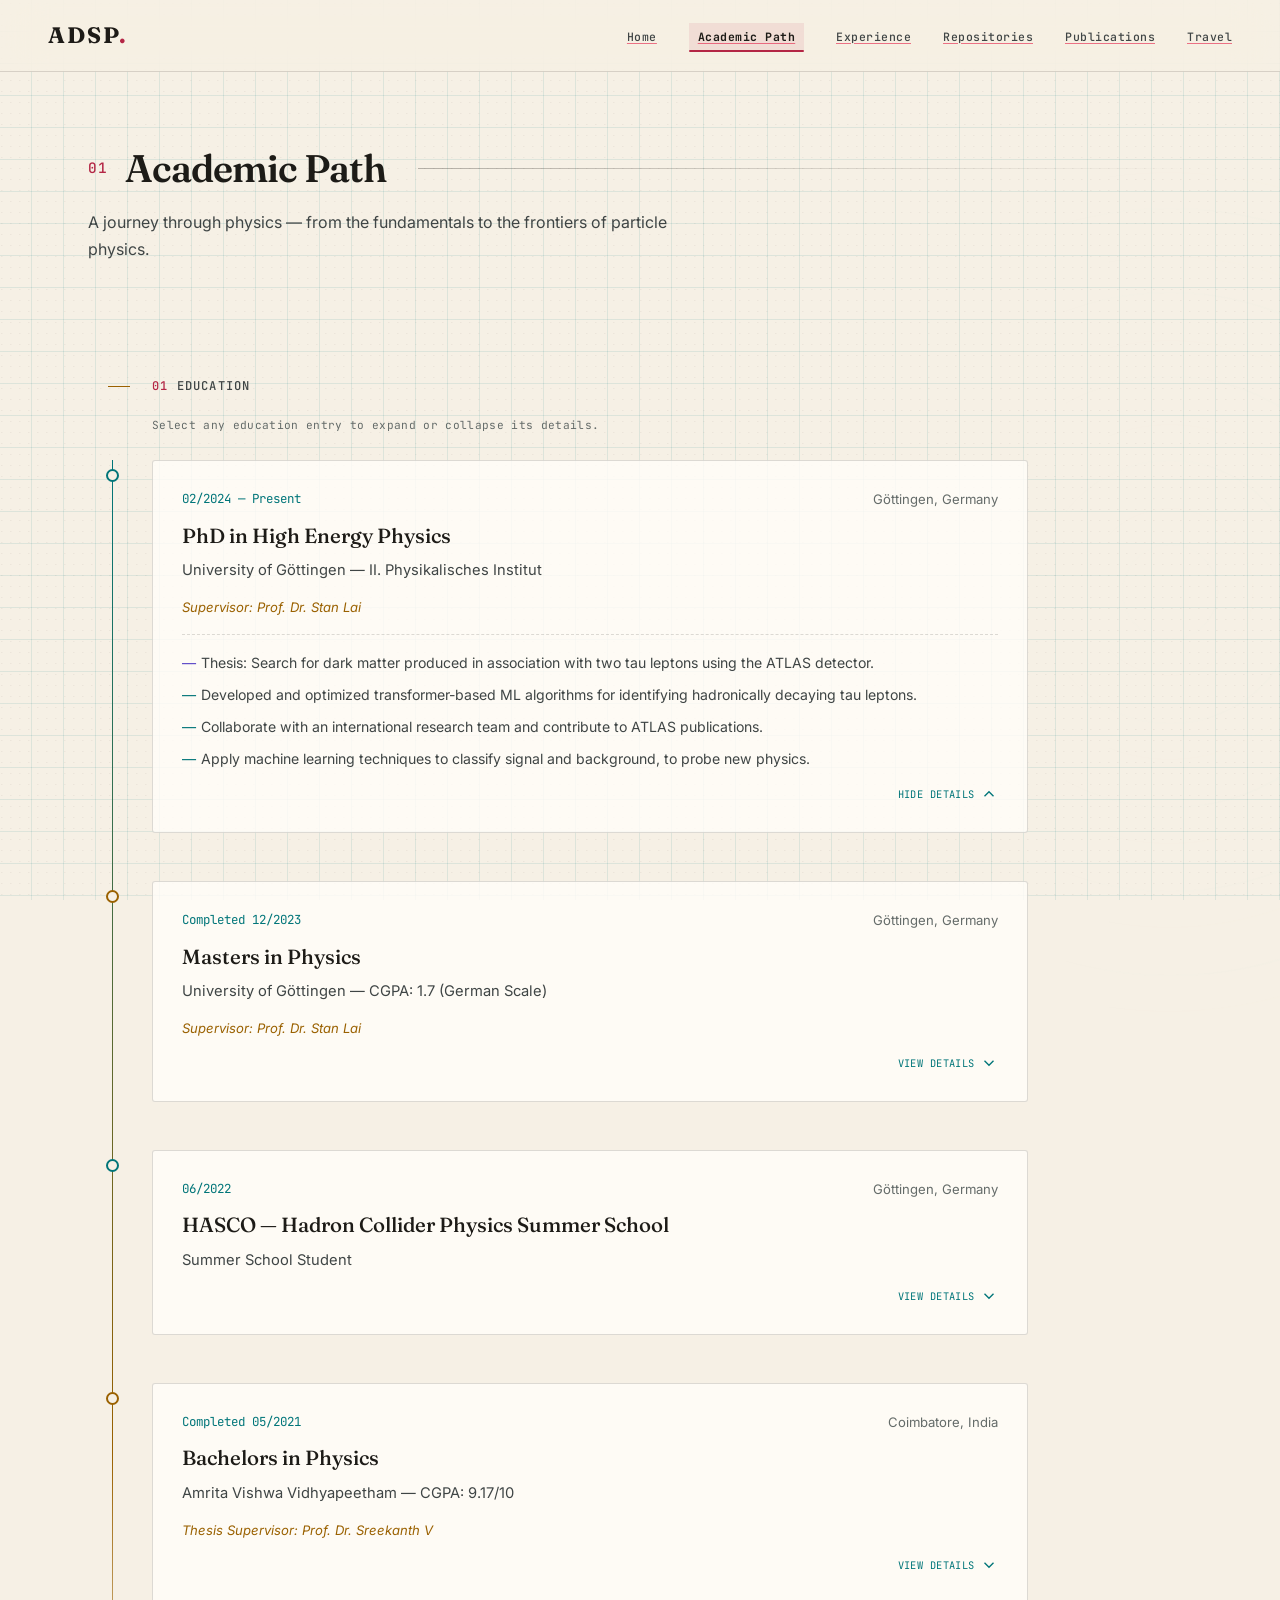
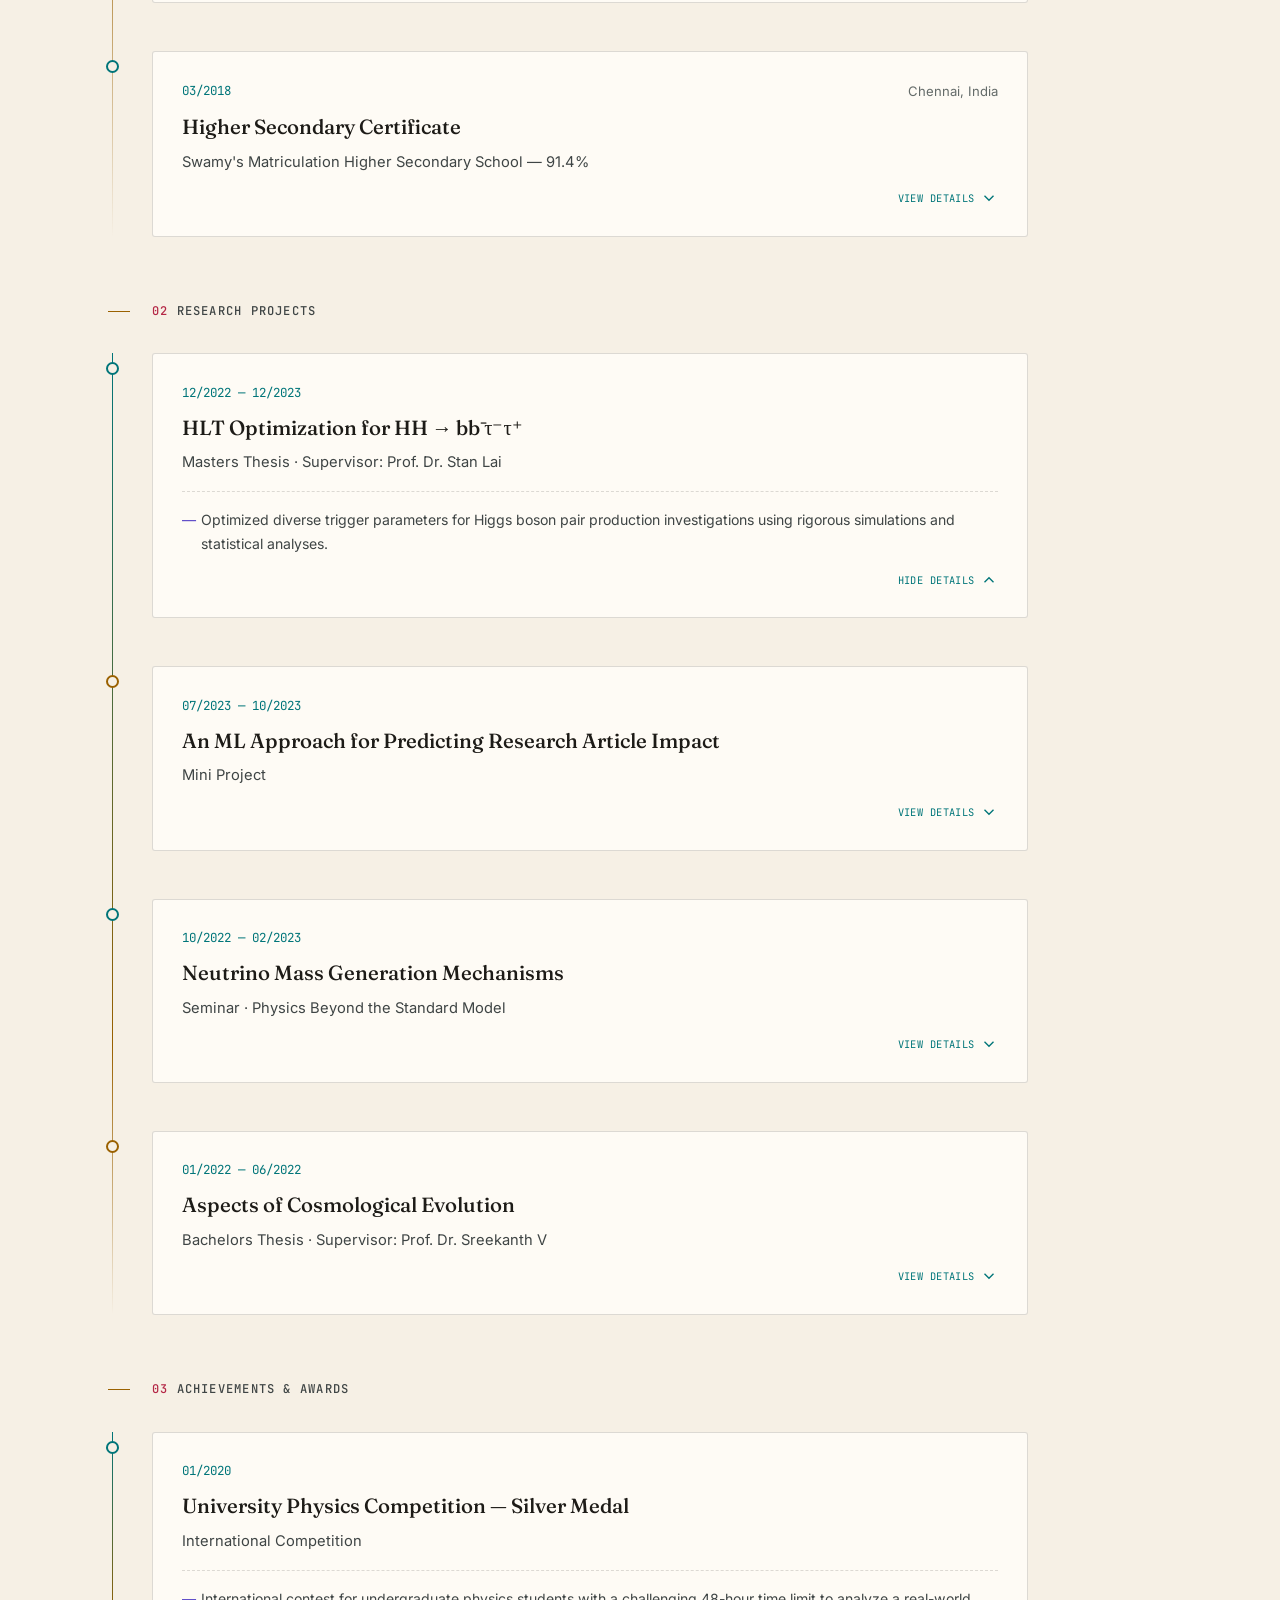
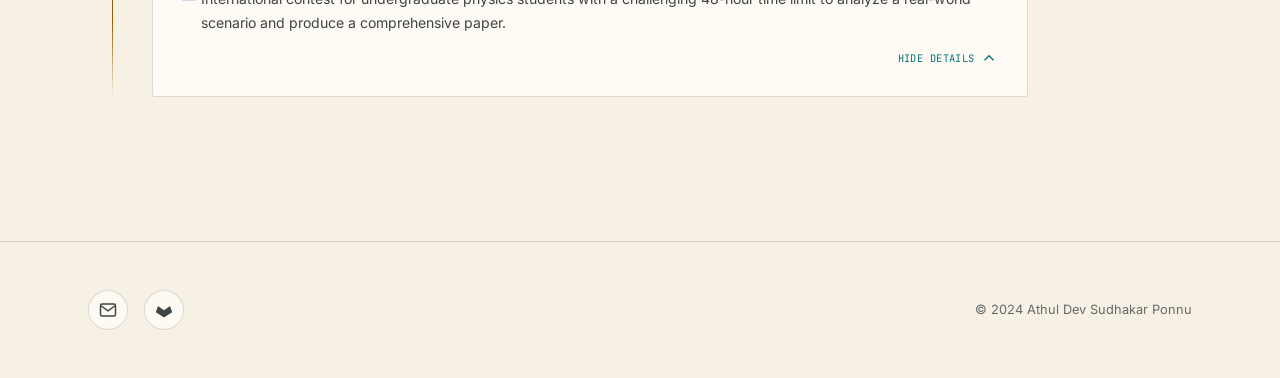
==== commit 16531d15: "Fix notebook contrast maps and collapsible timelines" ====
--- a/academic.html
+++ b/academic.html
@@ -9,7 +9,7 @@
     <link rel="preconnect" href="https://fonts.googleapis.com">
     <link rel="preconnect" href="https://fonts.gstatic.com" crossorigin>
     <link href="https://fonts.googleapis.com/css2?family=Fraunces:opsz,wght@9..144,400;9..144,500;9..144,600;9..144,700&family=Inter:wght@300;400;500;600;700&family=JetBrains+Mono:wght@400;500&display=swap" rel="stylesheet">
-    <link rel="stylesheet" href="style.css?v=20260721_3">
+    <link rel="stylesheet" href="style.css?v=20260721_4">
 </head>
 <body class="page-academic">
 
@@ -46,6 +46,7 @@
             <div class="timeline-label reveal-up">
                 <span class="section-number" style="font-size:0.75rem;">01</span> Education
             </div>
+            <p class="accordion-instruction reveal-up">Select any education entry to expand or collapse its details.</p>
             <div class="timeline">
 
                 <!-- PhD -->
@@ -243,6 +244,7 @@
         </div>
     </footer>
 
-    <script src="nav.js?v=20260721_3"></script>
+    <script src="https://cdn.jsdelivr.net/npm/gsap@3.13.0/dist/gsap.min.js"></script>
+    <script src="nav.js?v=20260721_4"></script>
 </body>
 </html>
--- a/style.css
+++ b/style.css
@@ -68,10 +68,12 @@
     font-family: var(--font-body);
     background-color: var(--bg-deep);
     background-image:
-        radial-gradient(circle at 20% 30%, rgba(62, 47, 28, 0.045) 0 0.6px, transparent 0.75px),
-        radial-gradient(circle at 74% 68%, rgba(62, 47, 28, 0.035) 0 0.55px, transparent 0.7px),
-        repeating-linear-gradient(to bottom, transparent 0 31px, rgba(58, 49, 37, 0.025) 31px 32px);
-    background-size: 9px 11px, 13px 15px, 100% 32px;
+        linear-gradient(rgba(0, 117, 121, 0.1) 1px, transparent 1px),
+        linear-gradient(90deg, rgba(0, 117, 121, 0.1) 1px, transparent 1px),
+        radial-gradient(circle at 20% 30%, rgba(62, 47, 28, 0.06) 0 0.65px, transparent 0.8px);
+    background-size: 32px 32px, 32px 32px, 9px 11px;
+    background-position: -1px -1px, -1px -1px, 0 0;
+    background-attachment: fixed;
     color: var(--text-primary);
     line-height: 1.7;
     overflow-x: hidden;
@@ -194,6 +196,18 @@
     color: var(--text-primary);
 }
 
+.nav-links a.active {
+    padding-inline: 0.55rem;
+    font-weight: 700;
+    background: rgba(180, 38, 69, 0.09);
+}
+
+.page-travel .nav-links a[href="travel.html"] {
+    color: var(--paper);
+    background: var(--track-cyan);
+    text-decoration-color: transparent;
+}
+
 .nav-links a:hover::after,
 .nav-links a.active::after {
     width: 100%;
@@ -976,6 +990,57 @@
 
 .timeline-card:hover::after { right: 0; }
 
+.accordion-instruction {
+    max-width: 680px;
+    margin: -0.8rem 0 1.6rem 64px;
+    color: var(--text-muted);
+    font-family: var(--font-mono);
+    font-size: 0.7rem;
+    letter-spacing: 0.03em;
+}
+
+.timeline-card.is-collapsible {
+    cursor: pointer;
+    padding-right: 1.8rem;
+}
+
+.timeline-card.is-collapsible .timeline-details {
+    margin-top: 1rem;
+    padding-top: 1rem;
+    padding-right: 1.5rem;
+    border-top: 1px dashed var(--border-color);
+}
+
+.timeline-card-disclosure {
+    width: 100%;
+    display: flex;
+    align-items: center;
+    justify-content: flex-end;
+    gap: 0.35rem;
+    margin-top: 0.9rem;
+    color: var(--track-cyan);
+    background: transparent;
+    border: 0;
+    cursor: pointer;
+    font-family: var(--font-mono);
+    font-size: 0.65rem;
+    letter-spacing: 0.04em;
+    text-transform: uppercase;
+}
+
+.timeline-card-disclosure:focus-visible {
+    outline: 2px solid var(--track-cyan);
+    outline-offset: 4px;
+}
+
+.timeline-card-disclosure svg {
+    transition: transform 180ms var(--ease-out);
+}
+
+.timeline-card.is-open .timeline-card-disclosure svg {
+    transform: rotate(180deg);
+}
+
 .timeline-meta {
     display: flex;
     justify-content: space-between;
@@ -1174,14 +1239,14 @@
 }
 
 .experience-tab-arrow {
-    opacity: 0;
+    opacity: 0.55;
     transform: translateX(-4px);
     transition: opacity 180ms ease, transform 180ms var(--ease-out);
 }
 
 .experience-tab.is-active .experience-tab-arrow {
     opacity: 1;
-    transform: translateX(0);
+    transform: translateX(0) rotate(90deg);
 }
 
 .experience-panels {
@@ -2366,6 +2431,14 @@
 .detail-card { border-top: 2px solid var(--track-crimson); }
 .country-video-pane { border-top: 2px solid var(--track-amber); }
 
+.globe-container {
+    background-color: rgba(255, 253, 248, 0.92);
+    background-image:
+        linear-gradient(rgba(0, 117, 121, 0.08) 1px, transparent 1px),
+        linear-gradient(90deg, rgba(0, 117, 121, 0.08) 1px, transparent 1px);
+    background-size: 24px 24px;
+}
+
 .globe-controls {
     background: rgba(246, 240, 229, 0.9);
     border-color: var(--border-strong);
@@ -2509,6 +2582,7 @@
     .timeline-card { padding: 1.35rem; }
     .timeline-label { padding-left: 42px; }
     .timeline-label::before { left: 8px; }
+    .accordion-instruction { margin-left: 42px; }
 
     .experience-tabs-ready {
         display: block;
@@ -2536,8 +2610,8 @@
     }
 
     .experience-tab:hover { transform: none; }
-    .experience-tab-arrow { transform: rotate(90deg) translateX(-3px); }
-    .experience-tab.is-active .experience-tab-arrow { transform: rotate(90deg) translateX(0); }
+    .experience-tab-arrow { transform: translateX(-3px); }
+    .experience-tab.is-active .experience-tab-arrow { transform: translateX(0) rotate(90deg); }
     .experience-panel { min-height: 0; padding: 1.35rem; }
     .experience-panel-kicker { margin-top: 1.25rem; }
 
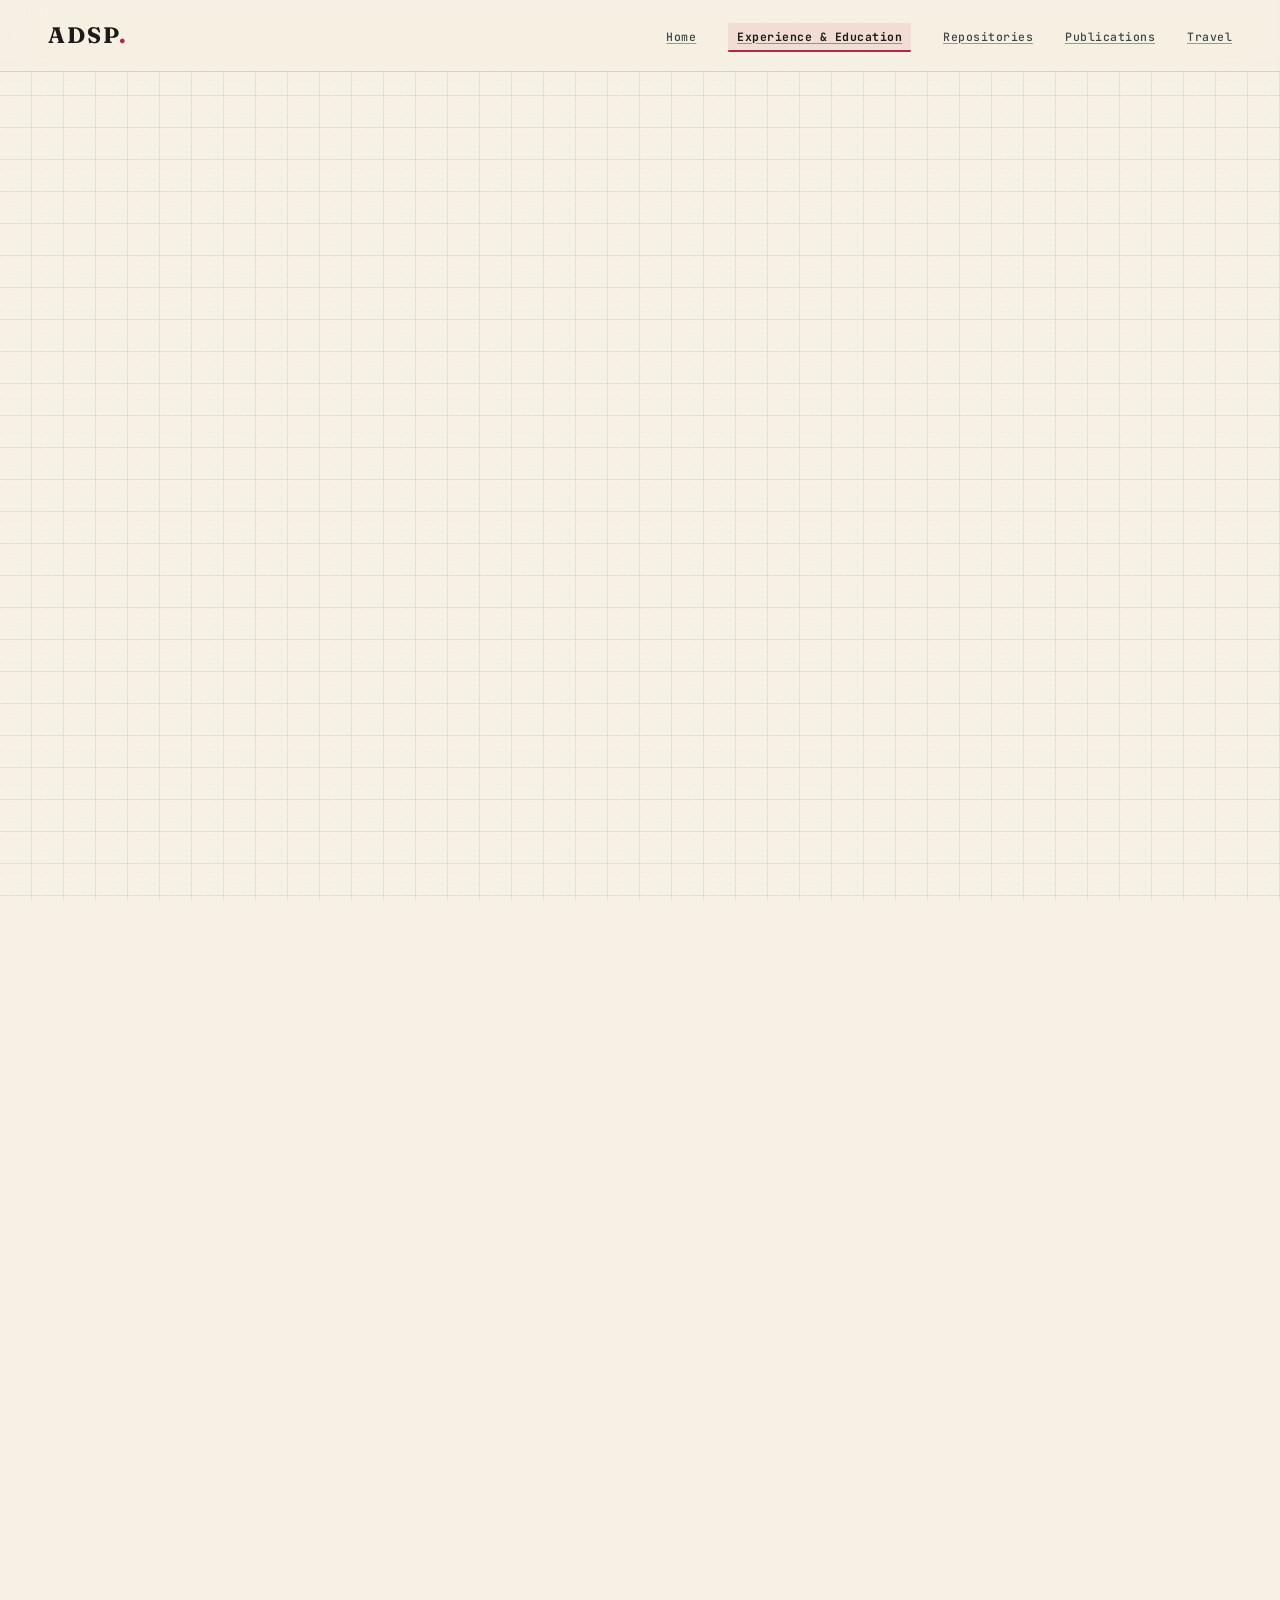
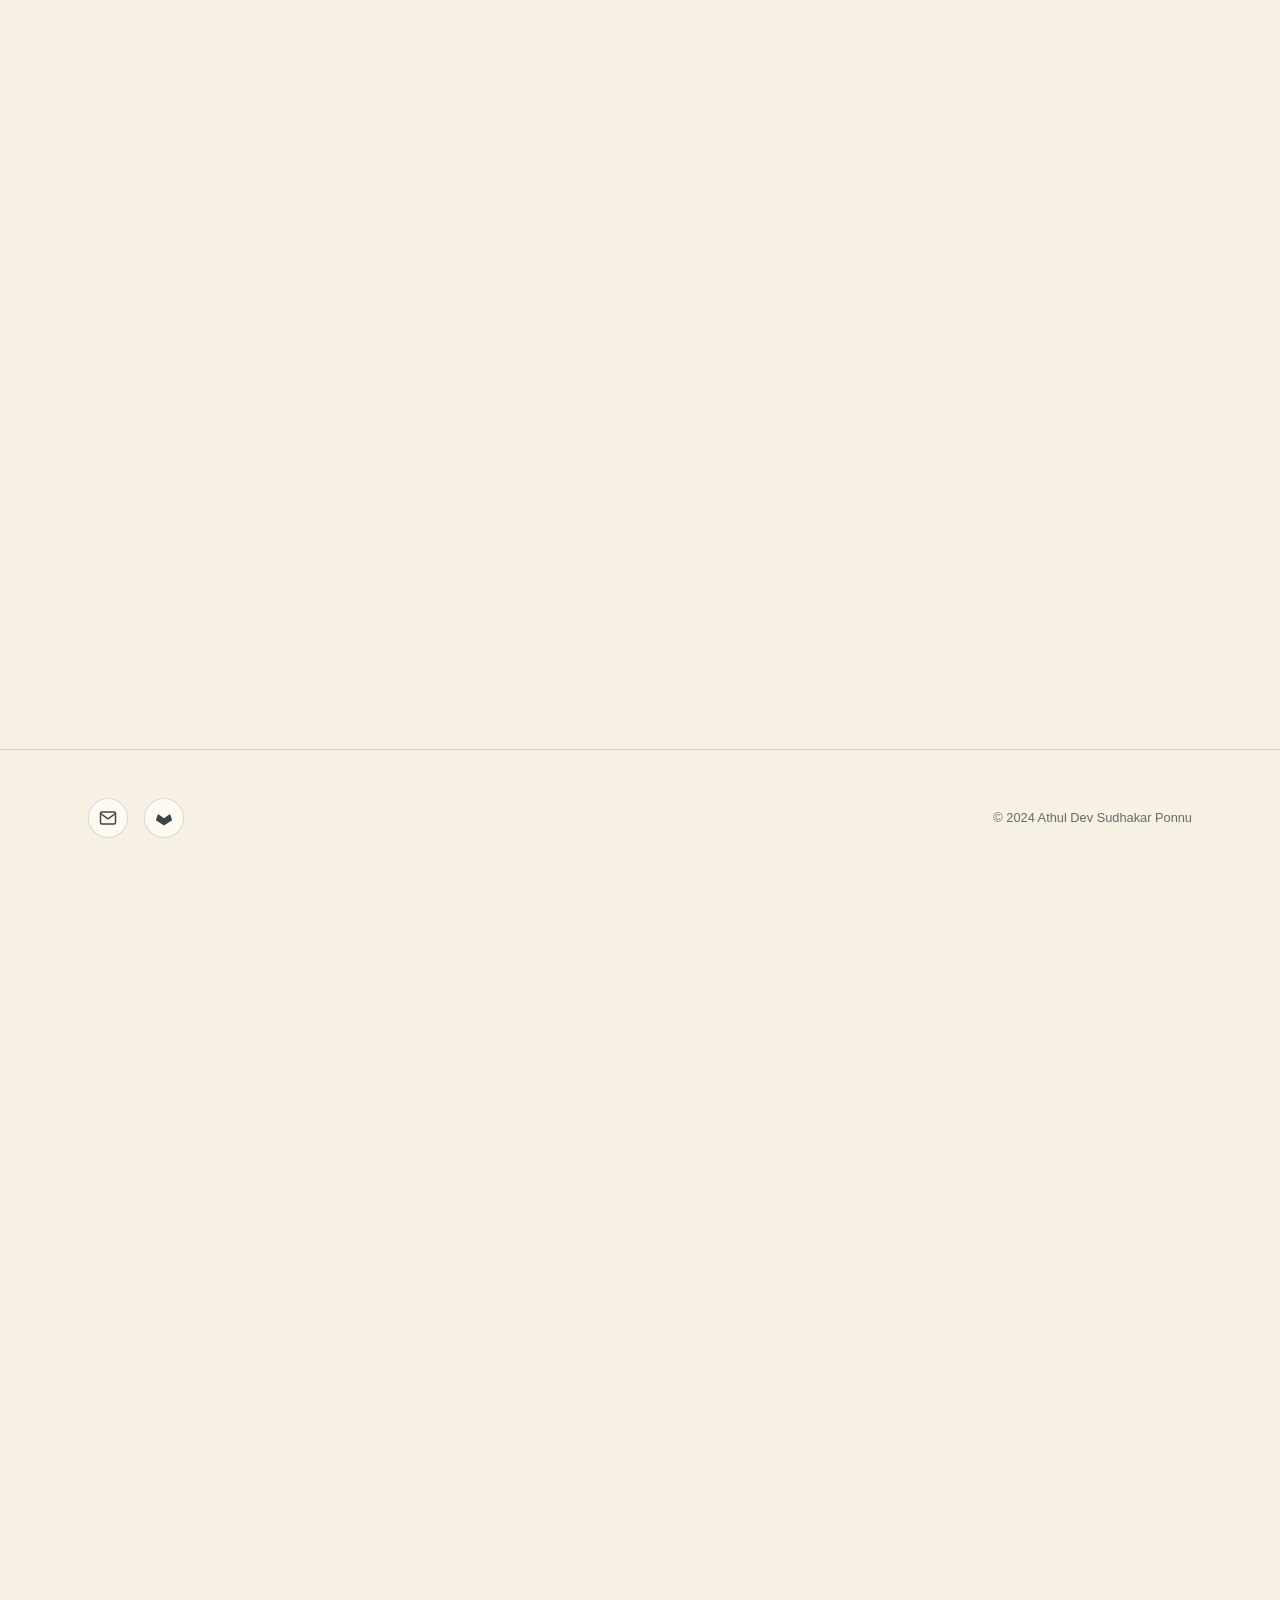
==== commit d934d455: "Unify experience education and improve data freshness" ====
--- a/academic.html
+++ b/academic.html
@@ -3,248 +3,11 @@
 <head>
     <meta charset="UTF-8">
     <meta name="viewport" content="width=device-width, initial-scale=1.0">
-    <link rel="icon" type="image/png" href="assets/favicon.png">
-    <title>Academic Path | Athul Dev Sudhakar Ponnu</title>
-    <meta name="description" content="Education and work experience timeline of Athul Dev Sudhakar Ponnu — from BSc Physics to PhD at University of Göttingen and ATLAS/CERN.">
-    <link rel="preconnect" href="https://fonts.googleapis.com">
-    <link rel="preconnect" href="https://fonts.gstatic.com" crossorigin>
-    <link href="https://fonts.googleapis.com/css2?family=Fraunces:opsz,wght@9..144,400;9..144,500;9..144,600;9..144,700&family=Inter:wght@300;400;500;600;700&family=JetBrains+Mono:wght@400;500&display=swap" rel="stylesheet">
-    <link rel="stylesheet" href="style.css?v=20260721_4">
+    <meta http-equiv="refresh" content="0; url=experience.html#education">
+    <link rel="canonical" href="experience.html#education">
+    <title>Experience &amp; Education | Athul Dev Sudhakar Ponnu</title>
 </head>
-<body class="page-academic">
-
-    <!-- Navigation -->
-    <nav class="main-nav" id="main-nav">
-        <div class="nav-brand"><a href="index.html" class="nav-logo">ADSP</a></div>
-        <button class="nav-toggle" id="nav-toggle" aria-label="Toggle navigation" aria-expanded="false" aria-controls="nav-links"><span></span><span></span><span></span></button>
-        <ul class="nav-links" id="nav-links">
-            <li><a href="index.html">Home</a></li>
-            <li><a href="academic.html" class="active">Academic Path</a></li>
-            <li><a href="experience.html">Experience</a></li>
-            <li><a href="repositories.html">Repositories</a></li>
-            <li><a href="publications.html">Publications</a></li>
-            <li><a href="travel.html">Travel</a></li>
-        </ul>
-    </nav>
-
-    <!-- Page Header -->
-    <header class="page-header">
-        <div class="section-container">
-            <h1 class="section-title reveal-up">
-                <span class="section-number">01</span>
-                Academic Path
-            </h1>
-            <p class="page-subtitle reveal-up delay-1">
-                A journey through physics — from the fundamentals to the frontiers of particle physics.
-            </p>
-        </div>
-    </header>
-
-    <!-- Education Timeline -->
-    <section class="timeline-section">
-        <div class="section-container">
-            <div class="timeline-label reveal-up">
-                <span class="section-number" style="font-size:0.75rem;">01</span> Education
-            </div>
-            <p class="accordion-instruction reveal-up">Select any education entry to expand or collapse its details.</p>
-            <div class="timeline">
-
-                <!-- PhD -->
-                <div class="timeline-item reveal-up">
-                    <div class="timeline-dot"></div>
-                    <div class="timeline-card">
-                        <div class="timeline-meta">
-                            <span class="timeline-date">02/2024 — Present</span>
-                            <span class="timeline-location">Göttingen, Germany</span>
-                        </div>
-                        <h3>PhD in High Energy Physics</h3>
-                        <p class="role">University of Göttingen — II. Physikalisches Institut</p>
-                        <p class="supervisor">Supervisor: Prof. Dr. Stan Lai</p>
-                        <ul class="timeline-details">
-                            <li>Thesis: Search for dark matter produced in association with two tau leptons using the ATLAS detector.</li>
-                            <li>Developed and optimized transformer-based ML algorithms for identifying hadronically decaying tau leptons.</li>
-                            <li>Collaborate with an international research team and contribute to ATLAS publications.</li>
-                            <li>Apply machine learning techniques to classify signal and background, to probe new physics.</li>
-                        </ul>
-                    </div>
-                </div>
-
-                <!-- MSc -->
-                <div class="timeline-item reveal-up">
-                    <div class="timeline-dot"></div>
-                    <div class="timeline-card">
-                        <div class="timeline-meta">
-                            <span class="timeline-date">Completed 12/2023</span>
-                            <span class="timeline-location">Göttingen, Germany</span>
-                        </div>
-                        <h3>Masters in Physics</h3>
-                        <p class="role">University of Göttingen — CGPA: 1.7 (German Scale)</p>
-                        <p class="supervisor">Supervisor: Prof. Dr. Stan Lai</p>
-                        <ul class="timeline-details">
-                            <li>Thesis: Trigger Optimization Studies in the ATLAS search for Higgs Boson Pair Production in hh → bb̄ τ⁻τ⁺ channel.</li>
-                            <li>Gained expertise in High-Level Trigger (HLT) systems at ATLAS for tau objects.</li>
-                            <li>Developed advanced statistical analysis skills for optimizing the trigger parameters.</li>
-                        </ul>
-                    </div>
-                </div>
-
-                <!-- HASCO -->
-                <div class="timeline-item reveal-up">
-                    <div class="timeline-dot"></div>
-                    <div class="timeline-card">
-                        <div class="timeline-meta">
-                            <span class="timeline-date">06/2022</span>
-                            <span class="timeline-location">Göttingen, Germany</span>
-                        </div>
-                        <h3>HASCO — Hadron Collider Physics Summer School</h3>
-                        <p class="role">Summer School Student</p>
-                        <ul class="timeline-details">
-                            <li>Interacted with leading experimental particle physicists, building valuable connections within the particle physics community.</li>
-                            <li>Gained practical insights through hands-on experiences, discussions, and lectures exploring experimental searches and theoretical concepts.</li>
-                        </ul>
-                    </div>
-                </div>
-
-                <!-- BSc -->
-                <div class="timeline-item reveal-up">
-                    <div class="timeline-dot"></div>
-                    <div class="timeline-card">
-                        <div class="timeline-meta">
-                            <span class="timeline-date">Completed 05/2021</span>
-                            <span class="timeline-location">Coimbatore, India</span>
-                        </div>
-                        <h3>Bachelors in Physics</h3>
-                        <p class="role">Amrita Vishwa Vidhyapeetham — CGPA: 9.17/10</p>
-                        <p class="supervisor">Thesis Supervisor: Prof. Dr. Sreekanth V</p>
-                        <ul class="timeline-details">
-                            <li>Thesis: Aspects of Cosmological Evolution</li>
-                            <li>Actively participated in university's Mathematics, Astronomy, and Media clubs.</li>
-                            <li>Conducted seminars on current topics in Astrophysics.</li>
-                        </ul>
-                    </div>
-                </div>
-
-                <!-- High School -->
-                <div class="timeline-item reveal-up">
-                    <div class="timeline-dot"></div>
-                    <div class="timeline-card">
-                        <div class="timeline-meta">
-                            <span class="timeline-date">03/2018</span>
-                            <span class="timeline-location">Chennai, India</span>
-                        </div>
-                        <h3>Higher Secondary Certificate</h3>
-                        <p class="role">Swamy's Matriculation Higher Secondary School — 91.4%</p>
-                        <ul class="timeline-details">
-                            <li>Completed a comprehensive 4-year robotics course, enhancing technical skills.</li>
-                            <li>Demonstrated excellence in athletics, earning the champion title for two consecutive years.</li>
-                        </ul>
-                    </div>
-                </div>
-            </div>
-
-
-
-            <!-- Projects -->
-            <div class="timeline-label reveal-up" style="margin-top: 4rem;">
-                <span class="section-number" style="font-size:0.75rem;">02</span> Research Projects
-            </div>
-            <div class="timeline">
-
-                <div class="timeline-item reveal-up">
-                    <div class="timeline-dot"></div>
-                    <div class="timeline-card">
-                        <div class="timeline-meta">
-                            <span class="timeline-date">12/2022 — 12/2023</span>
-                        </div>
-                        <h3>HLT Optimization for HH → bb̄ τ⁻τ⁺</h3>
-                        <p class="role">Masters Thesis · Supervisor: Prof. Dr. Stan Lai</p>
-                        <ul class="timeline-details">
-                            <li>Optimized diverse trigger parameters for Higgs boson pair production investigations using rigorous simulations and statistical analyses.</li>
-                        </ul>
-                    </div>
-                </div>
-
-                <div class="timeline-item reveal-up">
-                    <div class="timeline-dot"></div>
-                    <div class="timeline-card">
-                        <div class="timeline-meta">
-                            <span class="timeline-date">07/2023 — 10/2023</span>
-                        </div>
-                        <h3>An ML Approach for Predicting Research Article Impact</h3>
-                        <p class="role">Mini Project</p>
-                        <ul class="timeline-details">
-                            <li>Machine Learning framework for citation prediction of research articles using various features.</li>
-                        </ul>
-                    </div>
-                </div>
-
-                <div class="timeline-item reveal-up">
-                    <div class="timeline-dot"></div>
-                    <div class="timeline-card">
-                        <div class="timeline-meta">
-                            <span class="timeline-date">10/2022 — 02/2023</span>
-                        </div>
-                        <h3>Neutrino Mass Generation Mechanisms</h3>
-                        <p class="role">Seminar · Physics Beyond the Standard Model</p>
-                        <ul class="timeline-details">
-                            <li>Explored generation of neutrino masses, examining Higgs and Type-I Seesaw mechanisms, their implications, and relevant experimental results.</li>
-                        </ul>
-                    </div>
-                </div>
-
-                <div class="timeline-item reveal-up">
-                    <div class="timeline-dot"></div>
-                    <div class="timeline-card">
-                        <div class="timeline-meta">
-                            <span class="timeline-date">01/2022 — 06/2022</span>
-                        </div>
-                        <h3>Aspects of Cosmological Evolution</h3>
-                        <p class="role">Bachelors Thesis · Supervisor: Prof. Dr. Sreekanth V</p>
-                        <ul class="timeline-details">
-                            <li>Simplified cosmological evolution using energy conservation and Newtonian gravity, leading to a basic understanding of modern cosmology with minimal reliance on General Relativity.</li>
-                        </ul>
-                    </div>
-                </div>
-            </div>
-
-            <!-- Achievements & Awards -->
-            <div class="timeline-label reveal-up" style="margin-top: 4rem;">
-                <span class="section-number" style="font-size:0.75rem;">03</span> Achievements &amp; Awards
-            </div>
-            <div class="timeline">
-                <div class="timeline-item reveal-up">
-                    <div class="timeline-dot"></div>
-                    <div class="timeline-card">
-                        <div class="timeline-meta">
-                            <span class="timeline-date">01/2020</span>
-                        </div>
-                        <h3>University Physics Competition — Silver Medal</h3>
-                        <p class="role">International Competition</p>
-                        <ul class="timeline-details">
-                            <li>International contest for undergraduate physics students with a challenging 48-hour time limit to analyze a real-world scenario and produce a comprehensive paper.</li>
-                        </ul>
-                    </div>
-                </div>
-            </div>
-        </div>
-    </section>
-
-    <!-- Footer -->
-    <footer class="site-footer">
-        <div class="footer-content">
-            <div class="footer-links">
-                <a href="mailto:athul.dev.sudhakar.ponnu@cern.ch" aria-label="Email">
-                    <svg width="18" height="18" viewBox="0 0 24 24" fill="none" stroke="currentColor" stroke-width="2"><path d="M4 4h16c1.1 0 2 .9 2 2v12c0 1.1-.9 2-2 2H4c-1.1 0-2-.9-2-2V6c0-1.1.9-2 2-2z"/><polyline points="22,6 12,13 2,6"/></svg>
-                </a>
-                <a href="https://gitlab.cern.ch/asudhaka" target="_blank" rel="noopener" aria-label="GitLab">
-                    <svg width="18" height="18" viewBox="0 0 24 24" fill="currentColor"><path d="M22.65 14.39L20.3 7.24a.43.43 0 0 0-.15-.22a.42.42 0 0 0-.53 0L12 12.3L4.38 7a.42.42 0 0 0-.53 0a.43.43 0 0 0-.15.22L1.35 14.39a.85.85 0 0 0 .31 1L12 22l10.34-6.57a.85.85 0 0 0 .31-1.04z"/></svg>
-                </a>
-            </div>
-            <p class="footer-text">© 2024 Athul Dev Sudhakar Ponnu</p>
-        </div>
-    </footer>
-
-    <script src="https://cdn.jsdelivr.net/npm/gsap@3.13.0/dist/gsap.min.js"></script>
-    <script src="nav.js?v=20260721_4"></script>
+<body>
+    <p>Academic Path has moved to <a href="experience.html#education">Experience &amp; Education</a>.</p>
 </body>
 </html>
